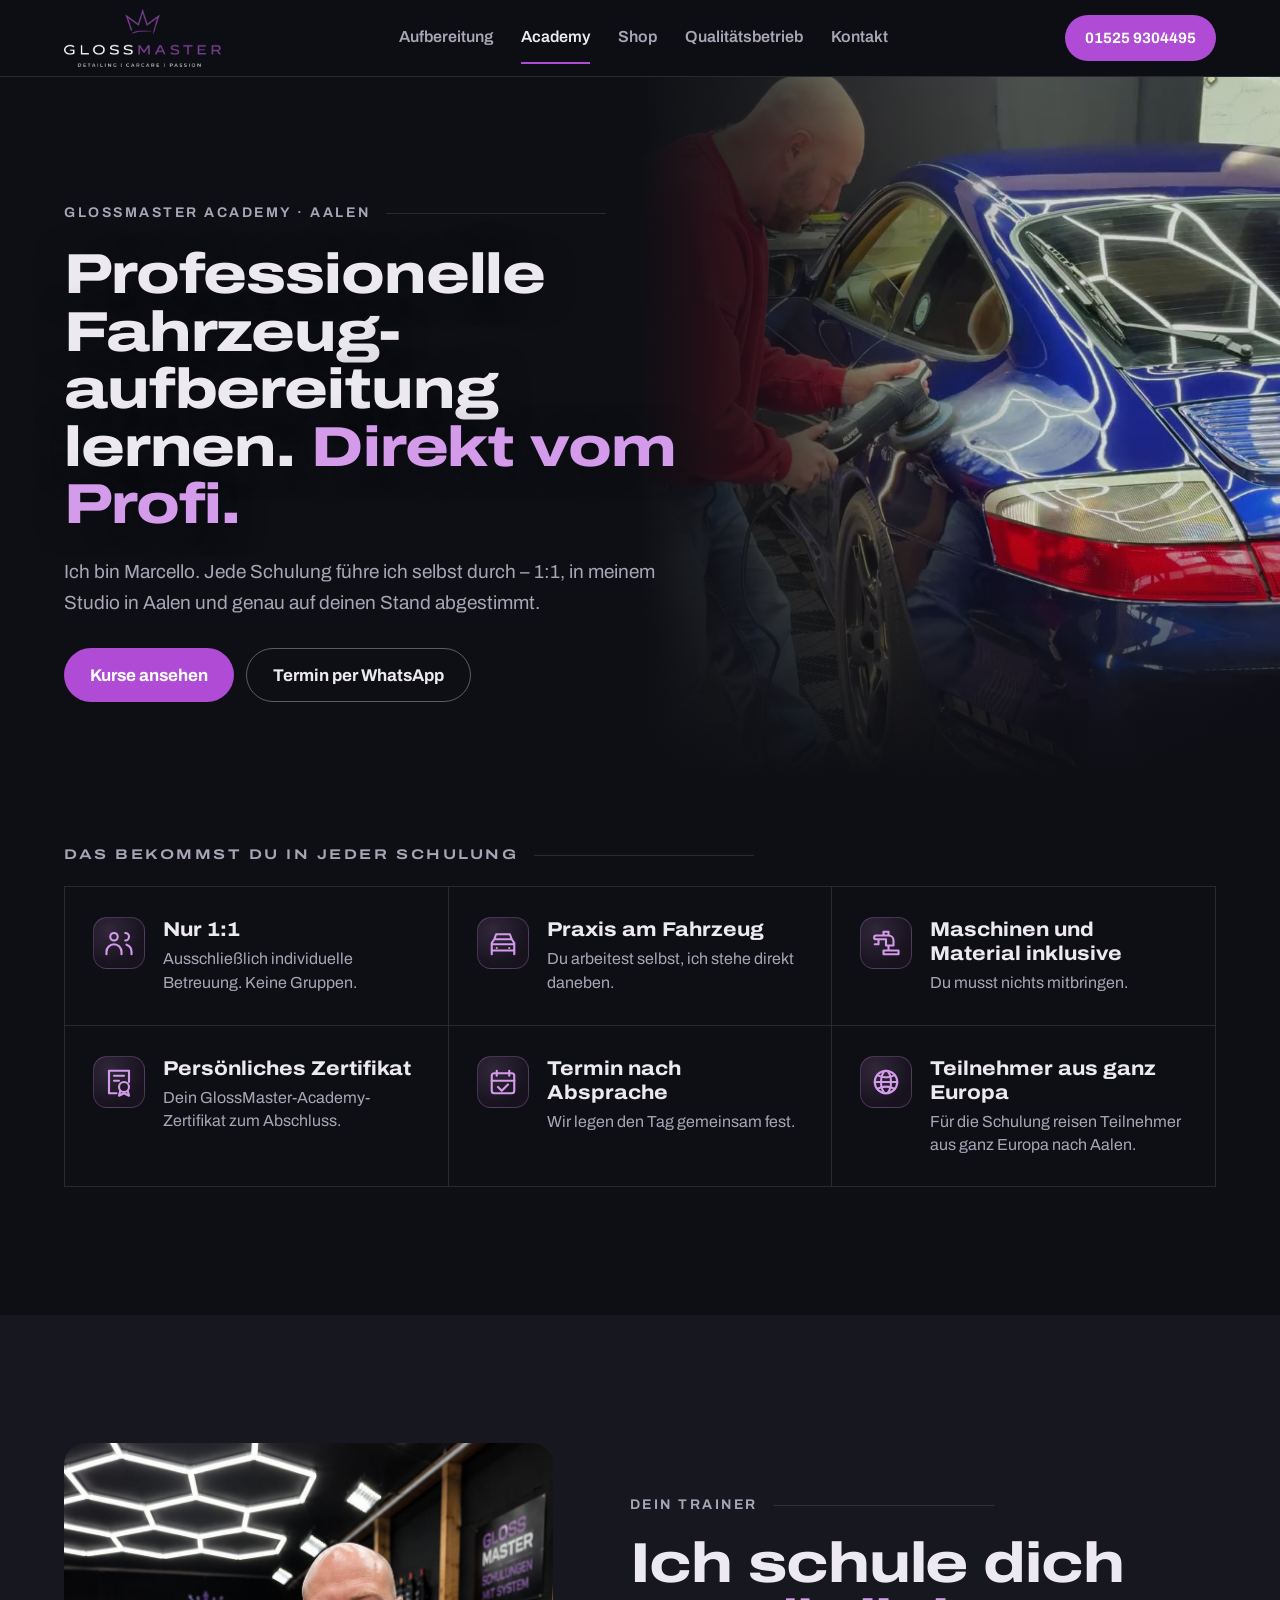
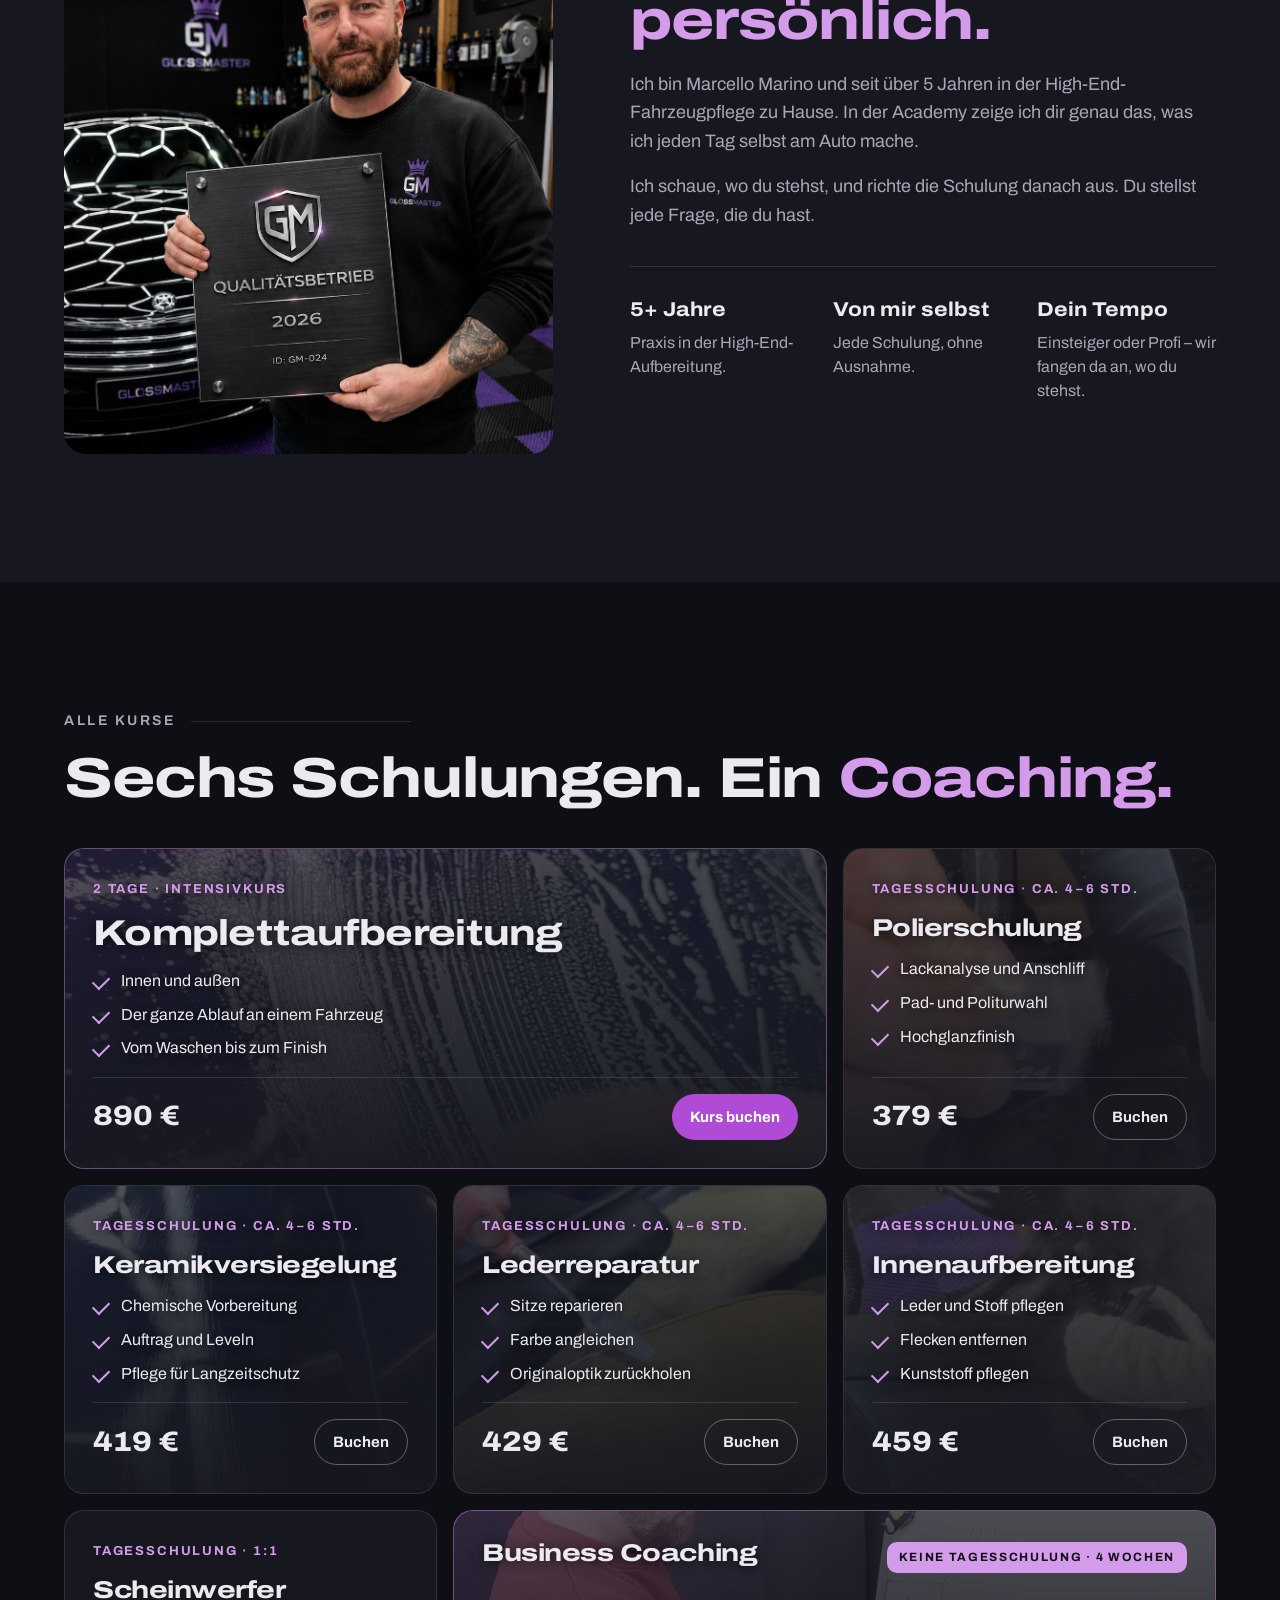
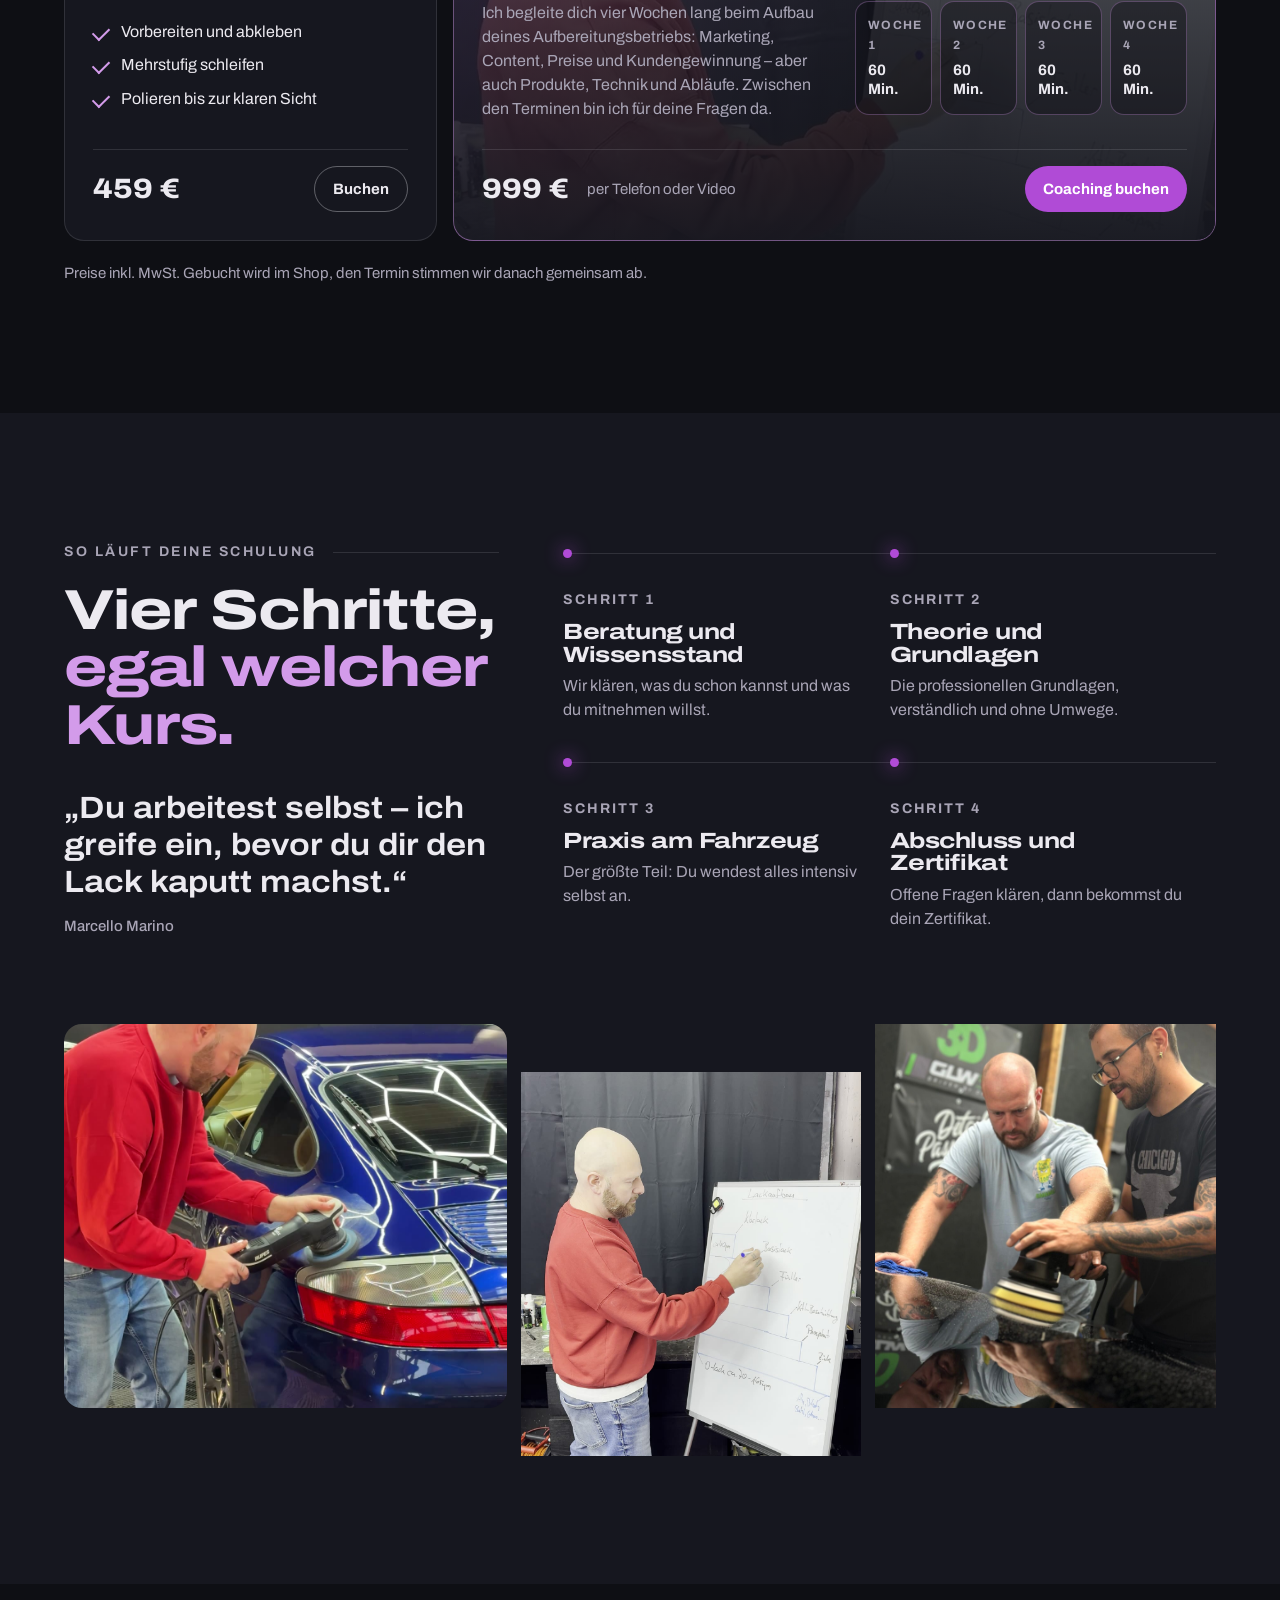
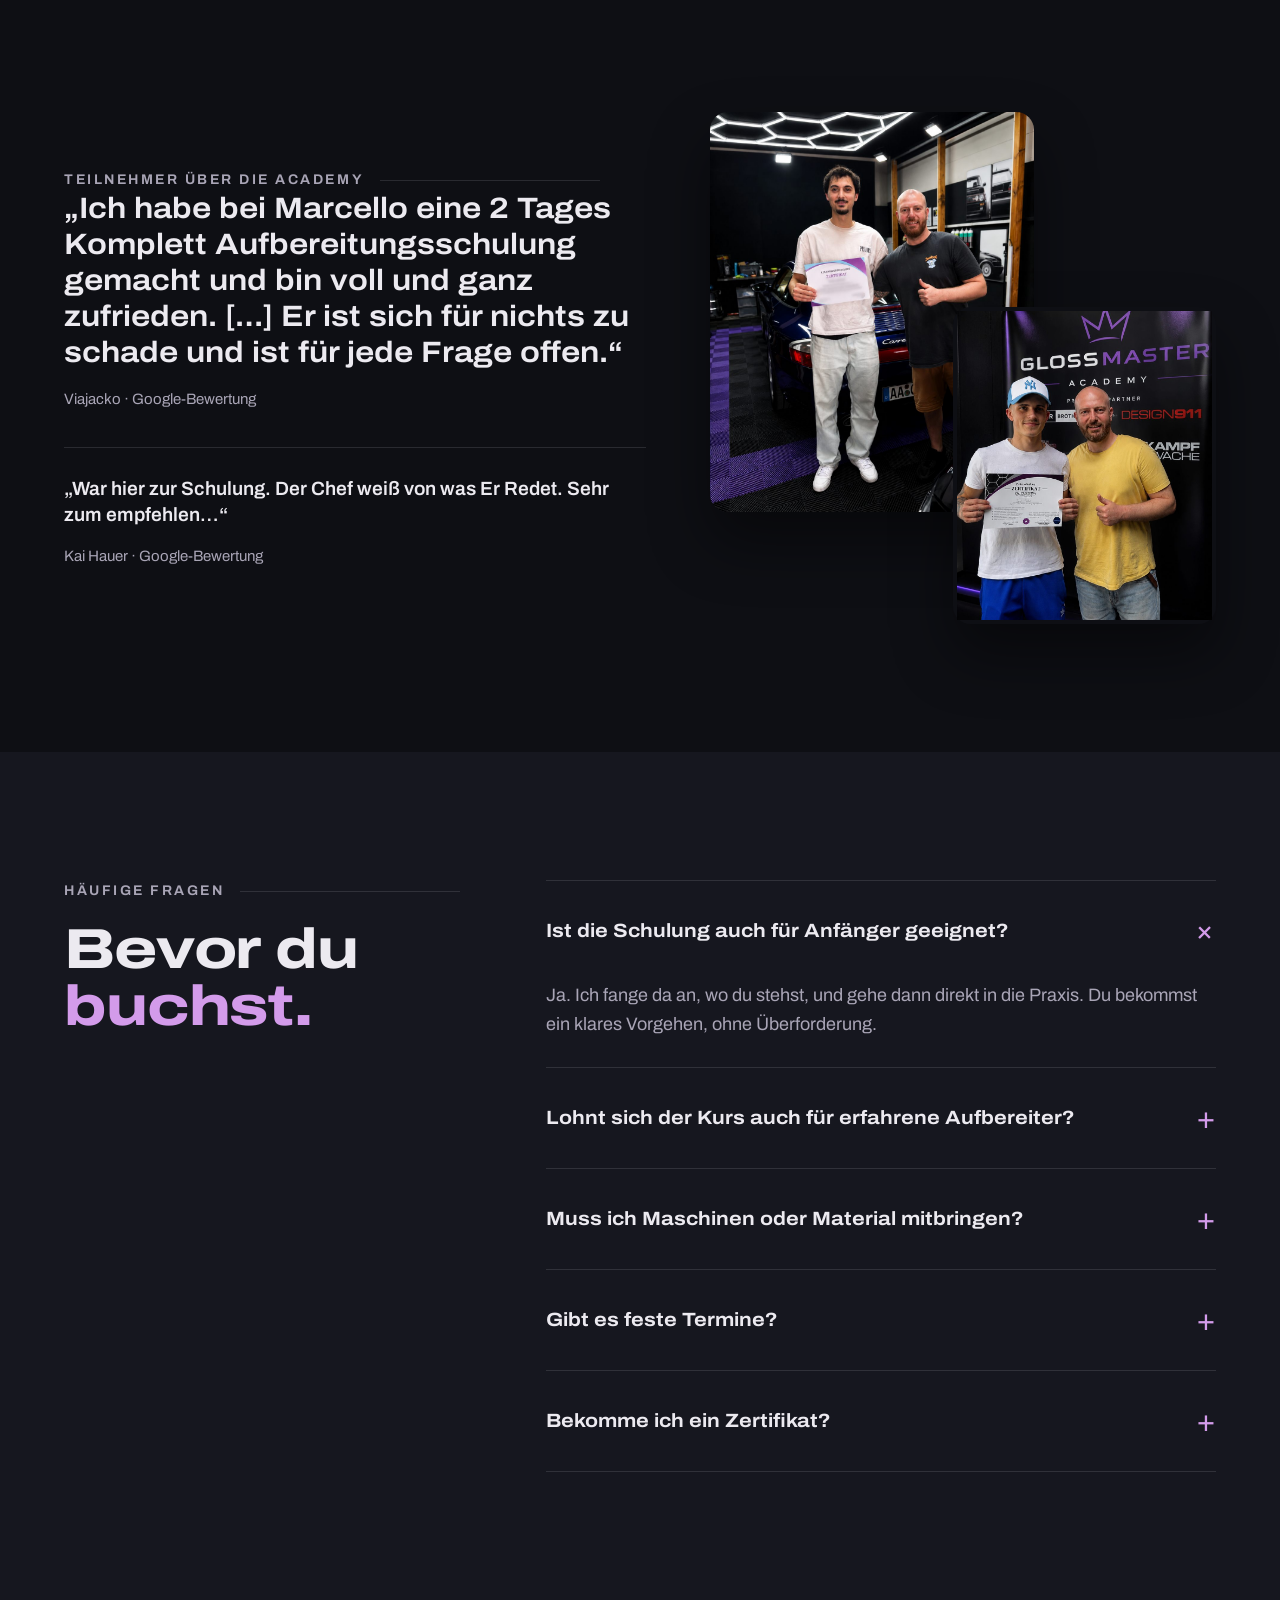
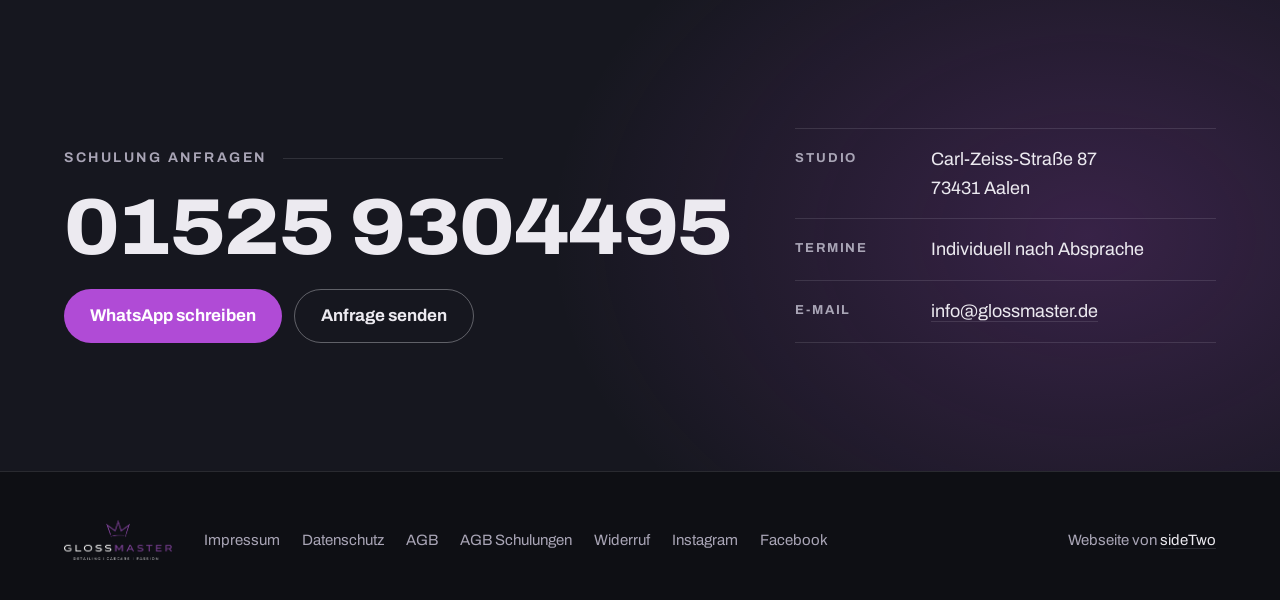
==== a-streiflicht/academy/index.html @ b344ec3c "Academy nach Marcellos Rückmeldung: neue Überschrift, Vorteile mit Icons, Ablauf, Produktlinks, Stim" ====
<!DOCTYPE html>
<html lang="de">
<head>
<meta charset="utf-8" />
<meta name="viewport" content="width=device-width, initial-scale=1" />
<meta name="robots" content="noindex, nofollow" />
<title>Fahrzeugaufbereitung lernen – 1:1-Schulungen in Aalen | GlossMaster Academy</title>
<meta name="description" content="Fahrzeugaufbereitung lernen bei Marcello Marino: 1:1-Schulungen im Studio Aalen für Polieren, Keramikversiegelung, Lederreparatur, Innenaufbereitung, Scheinwerfer – plus 4-Wochen-Business-Coaching. Mit Zertifikat." />
<!-- Entwurf A „Streiflicht“ – Academy.
     Fassung 2026-11-26 nach Marcellos Rückmeldung (7 Punkte): neue Überschrift, Vorteile mit Icons, allgemeiner Ablauf,
     Knöpfe direkt zur Produktseite, Teilnehmerstimmen (echte Google-Bewertungen von glossmaster.de), Business Coaching
     klar als 4-Wochen-Begleitung (Text aus der Produktseite), Ich-Form. Inhalte: glossmaster.de und Marcellos Nachricht. -->
<link rel="preload" href="../../assets/schrift/archivo-latin-wdth-wght.woff2" as="font" type="font/woff2" crossorigin />
<link rel="stylesheet" href="../stil.css" />
<style>
  /* längere Überschrift (Marcellos Wunsch) → etwas kleiner als auf den anderen Unterseiten */
  .seitenkopf h1 { font-size: clamp(38px, 4.4vw, 80px); max-width: 15ch; text-shadow: 0 2px 30px rgba(14,15,20,.6); }

  /* Vorteile mit Icons */
  .vorteile { display: grid; grid-template-columns: repeat(3, minmax(0, 1fr)); border-top: 1px solid var(--linie); border-left: 1px solid var(--linie); }
  .vorteil { display: grid; grid-template-columns: 52px minmax(0, 1fr); gap: 18px; align-items: start; padding: 30px 28px; border-right: 1px solid var(--linie); border-bottom: 1px solid var(--linie); }
  .vorteil .icon { width: 52px; height: 52px; border-radius: 14px; display: grid; place-items: center; color: var(--violett-hell);
    background: radial-gradient(circle at 30% 25%, rgba(211,155,234,.18), rgba(176,75,214,.06) 70%); border: 1px solid rgba(211,155,234,.25); }
  .vorteil .icon svg { width: 30px; height: 30px; }   /* Icons: Codex, _material/academy-icons/ */
  .vorteil b { display: block; font-size: 20px; font-weight: 740; font-stretch: 112%; line-height: 1.2; margin-bottom: 6px; }
  .vorteil p { font-size: 16px; color: var(--gedimmt); line-height: 1.45; }

  .trainer { display: grid; grid-template-columns: 1fr 1.2fr; gap: clamp(28px, 6vw, 110px); align-items: center; }
  .trainer .bild { border-radius: 22px; aspect-ratio: 4 / 5; }
  .trainer .bild img { width: 100%; height: 100%; object-fit: cover; object-position: 50% 25%; }
  .trainer .lead + .lead { margin-top: 16px; }
  .punkte { display: grid; grid-template-columns: repeat(3, minmax(0, 1fr)); gap: 24px; margin-top: 36px; border-top: 1px solid var(--linie); padding-top: 26px; }
  .punkte b { display: block; font-size: 20px; font-weight: 740; font-stretch: 112%; margin-bottom: 6px; }
  .punkte p { font-size: 16px; color: var(--gedimmt); line-height: 1.5; }

  .kurse { display: grid; grid-template-columns: repeat(3, minmax(0, 1fr)); gap: 16px; }
  .kurs { background: var(--flaeche); border: 1px solid var(--linie); border-radius: 20px; padding: 30px 28px 28px; display: flex; flex-direction: column; gap: 16px; }
  .kurs .dauer { font-size: 13px; font-weight: 700; letter-spacing: .14em; text-transform: uppercase; color: var(--violett-hell); }
  .kurs h3 { font-size: clamp(24px, 1.9vw, 30px); font-weight: 760; }
  .kurs .haken { font-size: 16px; gap: 8px; }
  .kurs .fuss-zeile { margin-top: auto; display: flex; justify-content: space-between; align-items: center; gap: 12px; padding-top: 16px; border-top: 1px solid var(--linie); }
  .kurs .preis { font-size: 28px; font-weight: 800; font-stretch: 112%; }
  .kurs .knopf { min-height: 46px; padding: 0 18px; font-size: 15px; }
  /* Kurs-Video im Hintergrund der Karte: Standbild gedimmt, beim Abspielen heller */
  .kurs { position: relative; isolation: isolate; overflow: hidden; }
  .kurs-video { position: absolute; inset: 0; width: 100%; height: 100%; object-fit: cover; z-index: -2; opacity: .35; transform: scale(1.05); transition: opacity .6s ease, transform 1.4s ease; }
  .kurs:has(.kurs-video)::after { content: ""; position: absolute; inset: 0; z-index: -1; pointer-events: none;
    background: linear-gradient(180deg, rgba(22,23,31,.3) 0%, rgba(22,23,31,.55) 40%, rgba(22,23,31,.93) 100%); }
  .kurs:has(.kurs-video) :is(h3, .dauer, .haken) { text-shadow: 0 1px 12px rgba(0,0,0,.7); }
  .kurs.laeuft .kurs-video { opacity: .95; transform: scale(1); }
  .kurs.gross { grid-column: span 2; background: linear-gradient(140deg, #2a1734, var(--flaeche) 60%); border-color: rgba(211,155,234,.4); }
  .kurs.gross h3 { font-size: clamp(30px, 2.8vw, 44px); }
  .kurse-fuss { margin-top: 20px; font-size: 15px; color: var(--gedimmt); }

  /* Business Coaching: eigene Karte, klar keine Tagesschulung */
  .coaching { grid-column: span 2; display: grid; grid-template-columns: minmax(0, 1fr) minmax(0, 1fr); gap: 28px 40px;
    background: linear-gradient(120deg, rgba(176,75,214,.22), rgba(22,23,31,.6) 55%), var(--flaeche); border-color: rgba(211,155,234,.45); }
  .coaching .kopfzeile { grid-column: 1 / -1; display: flex; flex-wrap: wrap; gap: 10px 16px; align-items: baseline; justify-content: space-between; }
  .coaching .art { display: inline-block; font-size: 12px; font-weight: 700; letter-spacing: .14em; text-transform: uppercase; color: var(--grund);
    background: var(--violett-hell); border-radius: 10px; padding: 6px 12px; }
  .coaching p.kurz { color: var(--gedimmt); font-size: 16px; line-height: 1.5; }
  .wochen { display: grid; grid-template-columns: repeat(4, minmax(0, 1fr)); gap: 8px; align-self: start; }
  .woche { border: 1px solid rgba(211,155,234,.3); border-radius: 14px; padding: 14px 12px; background: rgba(14,15,20,.45); }
  .woche small { display: block; font-size: 12px; font-weight: 700; letter-spacing: .12em; text-transform: uppercase; color: var(--gedimmt); }
  .woche b { display: block; font-size: 15px; font-weight: 700; margin-top: 6px; line-height: 1.3; }
  .coaching .fuss-zeile { grid-column: 1 / -1; }

  .ablauf-raster { display: grid; grid-template-columns: 1.2fr 1.8fr; gap: clamp(28px, 5vw, 80px); align-items: start; }
  .ablauf-raster .schritte { grid-template-columns: repeat(2, minmax(0, 1fr)); row-gap: 40px; }
  .zitat-gross { font-size: clamp(26px, 2.4vw, 40px); font-weight: 650; font-stretch: 112%; line-height: 1.2; }
  .zitat-gross cite { display: block; margin-top: 16px; font-size: 15px; font-weight: 500; font-style: normal; font-stretch: 100%; color: var(--gedimmt); }

  .bilderreihe { display: grid; grid-template-columns: 1.3fr 1fr 1fr; gap: 14px; margin-top: clamp(56px, 7vw, 100px); }
  .bilderreihe figure { border-radius: 18px; height: clamp(320px, 30vw, 480px); }
  .bilderreihe img { width: 100%; height: 100%; object-fit: cover; }
  .bilderreihe figure:nth-child(2) { margin-top: 48px; }

  /* Teilnehmerstimmen mit Zertifikat-Fotos */
  .stimmen-raster { display: grid; grid-template-columns: minmax(0, 1.15fr) minmax(0, 1fr); gap: clamp(28px, 5vw, 80px); align-items: center; }
  .stimme-gross { font-size: clamp(24px, 2.3vw, 38px); font-weight: 650; font-stretch: 112%; line-height: 1.22; }
  .stimme-klein { margin-top: 36px; padding-top: 28px; border-top: 1px solid var(--linie); font-size: clamp(19px, 1.5vw, 24px); font-weight: 600; line-height: 1.35; }
  .quelle { display: flex; align-items: center; gap: 10px; margin-top: 16px; font-size: 15px; color: var(--gedimmt); }
  .zertifikate { position: relative; height: clamp(420px, 40vw, 600px); }
  .zertifikate figure { position: absolute; border-radius: 18px; box-shadow: 0 30px 60px rgba(0,0,0,.45); }
  .zertifikate img { width: 100%; height: 100%; object-fit: cover; }
  .zertifikate figure:first-child { left: 0; top: 0; width: 64%; height: 78%; }
  .zertifikate figure:last-child { right: 0; bottom: 0; width: 52%; height: 62%; border: 4px solid var(--grund); }

  .faq-raster { display: grid; grid-template-columns: 1fr 1.6fr; gap: clamp(28px, 5vw, 80px); }

  @media (max-width: 1080px) {
    .kurse { grid-template-columns: repeat(2, minmax(0, 1fr)); }
    .vorteile { grid-template-columns: repeat(2, minmax(0, 1fr)); }
    .coaching { grid-template-columns: minmax(0, 1fr); }
  }
  @media (max-width: 860px) {
    .trainer, .ablauf-raster, .faq-raster, .stimmen-raster { grid-template-columns: minmax(0, 1fr); }
    .punkte { grid-template-columns: minmax(0, 1fr); }
    .bilderreihe { grid-template-columns: 1fr 1fr; }
    .bilderreihe figure:nth-child(2) { margin-top: 0; }
    .bilderreihe figure:first-child { grid-column: span 2; }
    .bilderreihe figure { height: 280px; }
  }
  @media (max-width: 560px) {
    .kurse, .vorteile { grid-template-columns: minmax(0, 1fr); }
    .kurs.gross, .coaching { grid-column: auto; }
    .vorteil { padding: 22px 18px; gap: 14px; grid-template-columns: 44px minmax(0, 1fr); }
    .vorteil .icon { width: 44px; height: 44px; }
    .wochen { grid-template-columns: repeat(2, minmax(0, 1fr)); }
    .kurs .fuss-zeile { flex-wrap: wrap; }
    .bilderreihe { grid-template-columns: minmax(0, 1fr); }
    .bilderreihe figure:first-child { grid-column: auto; }
    .zertifikate { height: 380px; }
  }
</style>
</head>
<body>

<header class="kopf">
  <div class="huelle">
    <a class="logo" href="../" aria-label="GlossMaster – zur Startseite"><img src="../../assets/bilder/logo.png" alt="GlossMaster – Detailing, Carcare, Passion" width="900" height="332" /></a>
    <nav class="haupt" aria-label="Hauptmenü">
      <a href="../preisliste/">Aufbereitung</a>
      <a href="../academy/" aria-current="page">Academy</a>
      <a href="https://glossmaster.de/shop/">Shop</a>
      <a href="../qualitaetsbetrieb/">Qualitätsbetrieb</a>
      <a href="../kontakt/">Kontakt</a>
    </nav>
    <a class="knopf voll" href="tel:+4915259304495">01525 9304495</a>
  </div>
  <nav class="menue-zeile" aria-label="Hauptmenü mobil">
    <a href="../preisliste/">Aufbereitung</a>
    <a href="../academy/" aria-current="page">Academy</a>
    <a href="https://glossmaster.de/shop/">Shop</a>
    <a href="../qualitaetsbetrieb/">Qualitätsbetrieb</a>
    <a href="../kontakt/">Kontakt</a>
  </nav>
</header>

<main>
  <section class="seitenkopf mit-bild">
    <figure class="bild"><video data-loop="kopf" data-src="../../assets/video/academy-4x5.mp4" poster="../../assets/video/academy-4x5.jpg" muted loop playsinline preload="none" aria-label="Marcello Marino poliert einen blauen Porsche 996 im Studio Aalen"></video></figure>
    <div class="huelle">
      <p class="eyebrow">GlossMaster Academy · Aalen</p>
      <h1>Professionelle Fahrzeug&shy;aufbereitung lernen. <em>Direkt vom Profi.</em></h1>
      <p class="lead">Ich bin Marcello. Jede Schulung führe ich selbst durch – 1:1, in meinem Studio in Aalen und genau auf deinen Stand abgestimmt.</p>
      <div class="knoepfe" style="margin-top:30px">
        <a class="knopf voll" href="#kurse">Kurse ansehen</a>
        <a class="knopf rand" href="https://wa.me/4915259304495?text=Hallo%20Marcello%2C%20ich%20interessiere%20mich%20f%C3%BCr%20eine%20Schulung.">Termin per WhatsApp</a>
      </div>
    </div>
  </section>

  <section class="abschnitt" aria-labelledby="t-vorteile" style="padding-top:clamp(32px,4vw,56px)">
    <div class="huelle">
      <h2 id="t-vorteile" class="eyebrow" style="font-size:14px;margin-bottom:24px">Das bekommst du in jeder Schulung</h2>
      <div class="vorteile">
        <div class="vorteil">
          <span class="icon" aria-hidden="true"><svg viewBox="0 0 24 24" fill="none" stroke="currentColor" stroke-width="1.7" stroke-linecap="round" stroke-linejoin="round"><circle cx="8" cy="7" r="3"/><path d="M2 21v-2a6 6 0 0 1 12 0v2m3-17a3 3 0 0 1 0 6m5 11v-2a6 6 0 0 0-4-5.65"/></svg></span>
          <div><b>Nur 1:1</b><p>Ausschließlich individuelle Betreuung. Keine Gruppen.</p></div>
        </div>
        <div class="vorteil">
          <span class="icon" aria-hidden="true"><svg viewBox="0 0 24 24" fill="none" stroke="currentColor" stroke-width="1.7" stroke-linecap="round" stroke-linejoin="round"><path d="m5 9 1.5-4h11L19 9m-16 9V12l2-3h14l2 3v6H3Zm0 0v3m18-3v3M3 13h18M7 16h.01M17 16h.01"/></svg></span>
          <div><b>Praxis am Fahrzeug</b><p>Du arbeitest selbst, ich stehe direkt daneben.</p></div>
        </div>
        <div class="vorteil">
          <span class="icon" aria-hidden="true"><svg viewBox="0 0 24 24" fill="none" stroke="currentColor" stroke-width="1.7" stroke-linecap="round" stroke-linejoin="round"><path d="M4 6h10a4 4 0 0 1 4 4v4h-6V9H4a1.5 1.5 0 0 1 0-3Zm10 0V3h-4v3m4 8v4m-4 0h12v3H10ZM6 9v4H3"/></svg></span>
          <div><b>Maschinen und Material inklusive</b><p>Du musst nichts mitbringen.</p></div>
        </div>
        <div class="vorteil">
          <span class="icon" aria-hidden="true"><svg viewBox="0 0 24 24" fill="none" stroke="currentColor" stroke-width="1.7" stroke-linecap="round" stroke-linejoin="round"><path d="M10 21H4V3h16v9M8 7h8M8 11h4"/><circle cx="16" cy="16" r="4"/><path d="m13 19-1 4 4-2 4 2-1-4"/></svg></span>
          <div><b>Persönliches Zertifikat</b><p>Dein GlossMaster-Academy-Zertifikat zum Abschluss.</p></div>
        </div>
        <div class="vorteil">
          <span class="icon" aria-hidden="true"><svg viewBox="0 0 24 24" fill="none" stroke="currentColor" stroke-width="1.7" stroke-linecap="round" stroke-linejoin="round"><rect x="3" y="5" width="18" height="16" rx="2"/><path d="M7 3v4m10-4v4M3 11h18m-13 5 3 3 5-5"/></svg></span>
          <div><b>Termin nach Absprache</b><p>Wir legen den Tag gemeinsam fest.</p></div>
        </div>
        <div class="vorteil">
          <span class="icon" aria-hidden="true"><svg viewBox="0 0 24 24" fill="none" stroke="currentColor" stroke-width="1.7" stroke-linecap="round" stroke-linejoin="round"><circle cx="12" cy="12" r="9"/><ellipse cx="12" cy="12" rx="4" ry="9"/><path d="M3 12h18M5 6.5a15 15 0 0 0 14 0m-14 11a15 15 0 0 1 14 0"/></svg></span>
          <div><b>Teilnehmer aus ganz Europa</b><p>Für die Schulung reisen Teilnehmer aus ganz Europa nach Aalen.</p></div>
        </div>
      </div>
    </div>
  </section>

  <section class="abschnitt hell" aria-labelledby="t-trainer">
    <div class="huelle trainer">
      <figure class="bild streif"><img src="../../assets/bilder/qualitaetsbetrieb.jpg" alt="Marcello Marino im GlossMaster-Shirt im Studio Aalen" loading="lazy" /></figure>
      <div>
        <p class="eyebrow">Dein Trainer</p>
        <h2 id="t-trainer">Ich schule dich <em>persönlich.</em></h2>
        <p class="lead">Ich bin Marcello Marino und seit über 5 Jahren in der High-End-Fahrzeugpflege zu Hause. In der Academy zeige ich dir genau das, was ich jeden Tag selbst am Auto mache.</p>
        <p class="lead">Ich schaue, wo du stehst, und richte die Schulung danach aus. Du stellst jede Frage, die du hast.</p>
        <div class="punkte">
          <div><b>5+ Jahre</b><p>Praxis in der High-End-Aufbereitung.</p></div>
          <div><b>Von mir selbst</b><p>Jede Schulung, ohne Ausnahme.</p></div>
          <div><b>Dein Tempo</b><p>Einsteiger oder Profi – wir fangen da an, wo du stehst.</p></div>
        </div>
      </div>
    </div>
  </section>

  <section class="abschnitt" id="kurse" aria-labelledby="t-kurse">
    <div class="huelle">
      <p class="eyebrow">Alle Kurse</p>
      <h2 id="t-kurse" style="margin-bottom:40px">Sechs Schulungen. Ein <em>Coaching.</em></h2>
      <div class="kurse">
        <article class="kurs gross">
          <video class="kurs-video" data-loop="karte" data-src="../../assets/video/komplett-4x3.mp4" poster="../../assets/video/komplett-4x3.jpg" muted loop playsinline preload="none" aria-hidden="true"></video>
          <span class="dauer">2 Tage · Intensivkurs</span>
          <h3>Komplettaufbereitung</h3>
          <ul class="haken"><li>Innen und außen</li><li>Der ganze Ablauf an einem Fahrzeug</li><li>Vom Waschen bis zum Finish</li></ul>
          <div class="fuss-zeile"><span class="preis">890 €</span><a class="knopf voll" href="https://glossmaster.de/product/autoaufbereitung-schulung/">Kurs buchen</a></div>
        </article>
        <article class="kurs">
          <video class="kurs-video" data-loop="karte" data-src="../../assets/video/polieren-4x3.mp4" poster="../../assets/video/polieren-4x3.jpg" muted loop playsinline preload="none" aria-hidden="true"></video>
          <span class="dauer">Tagesschulung · ca. 4–6 Std.</span>
          <h3>Polierschulung</h3>
          <ul class="haken"><li>Lackanalyse und Anschliff</li><li>Pad- und Politurwahl</li><li>Hochglanzfinish</li></ul>
          <div class="fuss-zeile"><span class="preis">379 €</span><a class="knopf rand" href="https://glossmaster.de/product/polierschulung/">Buchen</a></div>
        </article>
        <article class="kurs">
          <video class="kurs-video" data-loop="karte" data-src="../../assets/video/keramik-4x3.mp4" poster="../../assets/video/keramik-4x3.jpg" muted loop playsinline preload="none" aria-hidden="true"></video>
          <span class="dauer">Tagesschulung · ca. 4–6 Std.</span>
          <h3>Keramik&shy;versiegelung</h3>
          <ul class="haken"><li>Chemische Vorbereitung</li><li>Auftrag und Leveln</li><li>Pflege für Langzeitschutz</li></ul>
          <div class="fuss-zeile"><span class="preis">419 €</span><a class="knopf rand" href="https://glossmaster.de/product/keramikversiegelung-schulung/">Buchen</a></div>
        </article>
        <article class="kurs">
          <video class="kurs-video" data-loop="karte" data-src="../../assets/video/leder-4x3.mp4" poster="../../assets/video/leder-4x3.jpg" muted loop playsinline preload="none" aria-hidden="true"></video>
          <span class="dauer">Tagesschulung · ca. 4–6 Std.</span>
          <h3>Lederreparatur</h3>
          <ul class="haken"><li>Sitze reparieren</li><li>Farbe angleichen</li><li>Originaloptik zurückholen</li></ul>
          <div class="fuss-zeile"><span class="preis">429 €</span><a class="knopf rand" href="https://glossmaster.de/product/lederreparatur-auto-schulung/">Buchen</a></div>
        </article>
        <article class="kurs">
          <video class="kurs-video" data-loop="karte" data-src="../../assets/video/innen-4x3.mp4" poster="../../assets/video/innen-4x3.jpg" muted loop playsinline preload="none" aria-hidden="true"></video>
          <span class="dauer">Tagesschulung · ca. 4–6 Std.</span>
          <h3>Innen&shy;aufbereitung</h3>
          <ul class="haken"><li>Leder und Stoff pflegen</li><li>Flecken entfernen</li><li>Kunststoff pflegen</li></ul>
          <div class="fuss-zeile"><span class="preis">459 €</span><a class="knopf rand" href="https://glossmaster.de/product/innenaufbereitung-schulung/">Buchen</a></div>
        </article>
        <article class="kurs">
          <span class="dauer">Tagesschulung · 1:1</span>
          <h3>Scheinwerfer</h3>
          <ul class="haken"><li>Vorbereiten und abkleben</li><li>Mehrstufig schleifen</li><li>Polieren bis zur klaren Sicht</li></ul>
          <div class="fuss-zeile"><span class="preis">459 €</span><a class="knopf rand" href="https://glossmaster.de/product/scheinwerfer-aufbereitung-schulung/">Buchen</a></div>
        </article>
        <article class="kurs coaching">
          <video class="kurs-video" data-loop="karte" data-src="../../assets/video/business-4x3.mp4" poster="../../assets/video/business-4x3.jpg" muted loop playsinline preload="none" aria-hidden="true"></video>
          <div class="kopfzeile">
            <h3>Business Coaching</h3>
            <span class="art">Keine Tagesschulung · 4 Wochen</span>
          </div>
          <div>
            <p class="kurz">Ich begleite dich vier Wochen lang beim Aufbau deines Aufbereitungsbetriebs: Marketing, Content, Preise und Kundengewinnung – aber auch Produkte, Technik und Abläufe. Zwischen den Terminen bin ich für deine Fragen da.</p>
          </div>
          <div class="wochen" aria-label="Ablauf: vier Wochen mit je einem Coaching-Termin">
            <div class="woche"><small>Woche 1</small><b>60 Min.</b></div>
            <div class="woche"><small>Woche 2</small><b>60 Min.</b></div>
            <div class="woche"><small>Woche 3</small><b>60 Min.</b></div>
            <div class="woche"><small>Woche 4</small><b>60 Min.</b></div>
          </div>
          <div class="fuss-zeile"><span class="preis">999 €</span><span style="color:var(--gedimmt);font-size:15px;margin-right:auto;padding-left:6px">per Telefon oder Video</span><a class="knopf voll" href="https://glossmaster.de/product/autoaufbereitung-business-coaching/">Coaching buchen</a></div>
        </article>
      </div>
      <p class="kurse-fuss">Preise inkl. MwSt. Gebucht wird im Shop, den Termin stimmen wir danach gemeinsam ab.</p>
    </div>
  </section>

  <section class="abschnitt hell" aria-labelledby="t-ablauf">
    <div class="huelle">
      <div class="ablauf-raster">
        <div>
          <p class="eyebrow">So läuft deine Schulung</p>
          <h2 id="t-ablauf">Vier Schritte, <em>egal welcher Kurs.</em></h2>
          <blockquote class="zitat-gross" style="margin-top:36px">„Du arbeitest selbst – ich greife ein, bevor du dir den Lack kaputt machst.“<cite>Marcello Marino</cite></blockquote>
        </div>
        <div class="schritte" style="margin-top:12px">
          <div class="schritt"><span class="nr">SCHRITT 1</span><h3>Beratung und Wissensstand</h3><p>Wir klären, was du schon kannst und was du mitnehmen willst.</p></div>
          <div class="schritt"><span class="nr">SCHRITT 2</span><h3>Theorie und Grundlagen</h3><p>Die professionellen Grundlagen, verständlich und ohne Umwege.</p></div>
          <div class="schritt"><span class="nr">SCHRITT 3</span><h3>Praxis am Fahrzeug</h3><p>Der größte Teil: Du wendest alles intensiv selbst an.</p></div>
          <div class="schritt"><span class="nr">SCHRITT 4</span><h3>Abschluss und Zertifikat</h3><p>Offene Fragen klären, dann bekommst du dein Zertifikat.</p></div>
        </div>
      </div>
      <div class="bilderreihe">
        <figure class="streif"><img src="../../assets/bilder/marcello-poliert.jpg" alt="Marcello Marino poliert einen blauen Porsche 996" loading="lazy" /></figure>
        <figure><img src="../../assets/bilder/marcello-tafel.jpg" alt="Marcello Marino erklärt die Theorie am Whiteboard" loading="lazy" /></figure>
        <figure><img src="../../assets/bilder/schulung-polieren.jpg" alt="Teilnehmer poliert unter Anleitung von Marcello Marino" loading="lazy" /></figure>
      </div>
    </div>
  </section>

  <section class="abschnitt" aria-labelledby="t-stimmen">
    <div class="huelle stimmen-raster">
      <div>
        <p class="eyebrow">Teilnehmer über die Academy</p>
        <h2 id="t-stimmen" class="visually-hidden" style="position:absolute;width:1px;height:1px;overflow:hidden;clip:rect(0 0 0 0)">Bewertungen von Teilnehmern</h2>
        <figure>
          <blockquote class="stimme-gross">„Ich habe bei Marcello eine 2 Tages Komplett Aufbereitungsschulung gemacht und bin voll und ganz zufrieden. […] Er ist sich für nichts zu schade und ist für jede Frage offen.“</blockquote>
          <figcaption class="quelle">Viajacko · Google-Bewertung</figcaption>
        </figure>
        <figure>
          <blockquote class="stimme-klein">„War hier zur Schulung. Der Chef weiß von was Er Redet. Sehr zum empfehlen…“</blockquote>
          <figcaption class="quelle">Kai Hauer · Google-Bewertung</figcaption>
        </figure>
      </div>
      <div class="zertifikate">
        <figure class="streif"><img src="../../assets/bilder/zertifikat-studio.jpg" alt="Kursabschluss mit Zertifikat im Studio unter dem Wabenlicht" loading="lazy" /></figure>
        <figure><img src="../../assets/bilder/academy-zertifikat.jpg" alt="Teilnehmer mit GlossMaster-Academy-Zertifikat" loading="lazy" /></figure>
      </div>
    </div>
  </section>

  <section class="abschnitt hell" id="fragen" aria-labelledby="t-faq">
    <div class="huelle faq-raster">
      <div>
        <p class="eyebrow">Häufige Fragen</p>
        <h2 id="t-faq">Bevor du <em>buchst.</em></h2>
      </div>
      <div class="faq">
        <details open><summary>Ist die Schulung auch für Anfänger geeignet?</summary><p>Ja. Ich fange da an, wo du stehst, und gehe dann direkt in die Praxis. Du bekommst ein klares Vorgehen, ohne Überforderung.</p></details>
        <details><summary>Lohnt sich der Kurs auch für erfahrene Aufbereiter?</summary><p>Ja. Dann geht es um Effizienz, ein sauberes Finish und bessere Entscheidungen bei Produkten und Technik.</p></details>
        <details><summary>Muss ich Maschinen oder Material mitbringen?</summary><p>Nein. Maschinen und Materialien sind in der Schulung inklusive.</p></details>
        <details><summary>Gibt es feste Termine?</summary><p>Nein. Den Termin legen wir gemeinsam fest, damit du meine volle Aufmerksamkeit hast.</p></details>
        <details><summary>Bekomme ich ein Zertifikat?</summary><p>Ja. Zum Abschluss bekommst du dein persönliches GlossMaster-Academy-Zertifikat.</p></details>
      </div>
    </div>
  </section>

  <section class="abschnitt schluss" aria-labelledby="t-schluss">
    <div class="huelle">
      <div>
        <p class="eyebrow" id="t-schluss">Schulung anfragen</p>
        <a class="nummer glanz" href="tel:+4915259304495">01525 9304495</a>
        <div class="knoepfe">
          <a class="knopf voll" href="https://wa.me/4915259304495?text=Hallo%20Marcello%2C%20ich%20interessiere%20mich%20f%C3%BCr%20eine%20Schulung.">WhatsApp schreiben</a>
          <a class="knopf rand" href="../kontakt/">Anfrage senden</a>
        </div>
      </div>
      <dl>
        <div><dt>Studio</dt><dd>Carl-Zeiss-Straße 87<br />73431 Aalen</dd></div>
        <div><dt>Termine</dt><dd>Individuell nach Absprache</dd></div>
        <div><dt>E-Mail</dt><dd><a href="mailto:info@glossmaster.de">info@glossmaster.de</a></dd></div>
      </dl>
    </div>
  </section>
</main>

<footer class="fuss">
  <div class="huelle">
    <img src="../../assets/bilder/logo.png" alt="GlossMaster" width="900" height="332" loading="lazy" />
    <nav aria-label="Rechtliches und Social Media">
      <a href="https://glossmaster.de/impressum/">Impressum</a>
      <a href="https://glossmaster.de/datenschutzerklaerung/">Datenschutz</a>
      <a href="https://glossmaster.de/our-terms/">AGB</a>
      <a href="https://glossmaster.de/agbs-fuer-schulungen/">AGB Schulungen</a>
      <a href="https://glossmaster.de/widerruf/">Widerruf</a>
      <a href="https://www.instagram.com/glossmaster_official">Instagram</a>
      <a href="https://www.facebook.com/glossmaster_official">Facebook</a>
    </nav>
    <span class="von">Webseite von <a href="https://sidetwo.de">sideTwo</a></span>
  </div>
</footer>

<div class="leiste" aria-label="Schnellkontakt">
  <a class="knopf voll" href="tel:+4915259304495">Anrufen</a>
  <a class="knopf rand" href="https://wa.me/4915259304495">WhatsApp</a>
</div>
<script src="../video.js" defer></script>
</body>
</html>
---- a-streiflicht/stil.css ----
/* GlossMaster – Entwurf A „Streiflicht“ (sideTwo, 2026-11-23)
   Ein Stylesheet für alle Seiten. Leitidee: Prüflampe – Lackfehler sieht man nur im schrägen Licht.
   Signature: Streiflicht (wandernde Lichtkante) über Hero, Bildern, Überschriften und Trennlinien. */

@font-face {
  font-family: "Archivo";
  src: url("../assets/schrift/archivo-latin-wdth-wght.woff2") format("woff2");
  font-weight: 100 900;
  font-stretch: 62% 125%;
  font-display: swap;
}

:root {
  --grund:   #0e0f14;
  --flaeche: #16171f;
  --flaeche-2: #1d1e28;
  --text:    #eceaf0;
  --gedimmt: #a9a5b6;
  --violett: #b04bd6;
  --violett-hell: #d39bea;
  --linie:   rgba(236, 234, 240, .12);
  --rand:    clamp(20px, 5vw, 72px);
  --breite:  1520px;
  --kopf:    76px;
}

* { box-sizing: border-box; margin: 0; padding: 0; }
html { scroll-behavior: smooth; scroll-padding-top: calc(var(--kopf) + 16px); }
body {
  font-family: "Archivo", Arial, sans-serif;
  font-size: 18px; line-height: 1.6;
  color: var(--text); background: var(--grund);
  overflow-x: clip; -webkit-font-smoothing: antialiased;
}
img { display: block; max-width: 100%; }
a { color: inherit; }
:focus-visible { outline: 2px solid var(--violett-hell); outline-offset: 3px; }
.huelle { max-width: var(--breite); margin: 0 auto; padding: 0 var(--rand); }

/* ---------- Typo ---------- */
h1, h2, h3 { font-stretch: 125%; letter-spacing: -.02em; line-height: 1.02; overflow-wrap: break-word; hyphens: auto; }
h2 { font-size: clamp(34px, 4.4vw, 72px); font-weight: 760; margin: 18px 0 20px; }
h1 em, h2 em, h3 em { font-style: normal; color: var(--violett-hell); }
.lead { font-size: clamp(18px, 1.2vw, 21px); color: var(--gedimmt); max-width: 640px; }

.eyebrow {
  display: flex; align-items: center; gap: 16px;
  font-size: 14px; font-weight: 650; letter-spacing: .18em; text-transform: uppercase; color: var(--gedimmt);
}
.eyebrow::after { content: ""; flex: 1; max-width: 220px; height: 1px; background: var(--linie); }

/* Signature: Glanz, der durch Schrift wandert */
.glanz {
  background: linear-gradient(105deg, var(--text) 38%, #fff 46%, var(--violett-hell) 49%, var(--text) 56%) 0 0 / 260% 100%;
  -webkit-background-clip: text; background-clip: text; color: transparent;
  animation: glanz 7s cubic-bezier(.6,0,.3,1) infinite;
}
@keyframes glanz { 0% { background-position: 110% 0; } 60%, 100% { background-position: -10% 0; } }

/* Signature: Lichtkante als Trenner */
.lichtkante { position: relative; height: 1px; background: var(--linie); overflow: hidden; }
.lichtkante::before {
  content: ""; position: absolute; top: 0; bottom: 0; width: 30%;
  background: linear-gradient(90deg, transparent, var(--violett), #fff, var(--violett), transparent);
  animation: kante 7s ease-in-out infinite;
}
@keyframes kante { 0% { left: -30%; } 60%, 100% { left: 100%; } }

/* Signature: Streiflicht über Bildflächen */
.streif { position: relative; overflow: hidden; }
.streif::after {
  content: ""; position: absolute; inset: -20% -40%; pointer-events: none; z-index: 1;
  background: linear-gradient(105deg, transparent 45%, rgba(255,255,255,.04) 48%, rgba(255,255,255,.18) 50%, rgba(211,155,234,.08) 52%, transparent 55%);
  transform: translateX(-55%); mix-blend-mode: screen;
  animation: streif 9s cubic-bezier(.6,0,.3,1) 1.5s infinite;
}
@keyframes streif { 0% { transform: translateX(-55%); } 55%, 100% { transform: translateX(55%); } }

/* ---------- Knöpfe ---------- */
.knopf {
  display: inline-flex; align-items: center; justify-content: center; gap: 10px;
  min-height: 54px; padding: 0 26px; border-radius: 999px;
  font-weight: 700; font-size: 17px; text-decoration: none; white-space: nowrap;
  transition: transform .15s ease, background .15s ease, border-color .15s ease;
}
.knopf:hover { transform: translateY(-1px); }
.knopf.voll { background: var(--violett); color: #fff; }
.knopf.voll:hover { background: #c05ee4; }
.knopf.rand { border: 1.5px solid rgba(236,234,240,.35); color: var(--text); }
.knopf.rand:hover { border-color: var(--text); }
.knopf svg { width: 20px; height: 20px; }
.knoepfe { display: flex; flex-wrap: wrap; gap: 12px; align-items: center; }
.pfeil { font-weight: 700; text-decoration: none; color: var(--violett-hell); border-bottom: 1.5px solid currentColor; padding-bottom: 2px; }
.pfeil::after { content: " →"; }

/* ---------- Kopf ---------- */
.kopf { position: sticky; top: 0; z-index: 20; background: rgba(14,15,20,.88); backdrop-filter: blur(10px); border-bottom: 1px solid var(--linie); }
.kopf .huelle { display: flex; align-items: center; justify-content: space-between; gap: 24px; min-height: var(--kopf); }
.kopf .logo img { height: 58px; width: auto; }
.kopf .haupt { display: flex; gap: 28px; }
.kopf .haupt a { text-decoration: none; font-weight: 600; font-size: 16px; color: var(--gedimmt); padding: 12px 0; border-bottom: 2px solid transparent; }
.kopf .haupt a:hover { color: var(--text); }
.kopf .haupt a[aria-current="page"] { color: var(--text); border-bottom-color: var(--violett); }
.kopf .knopf { min-height: 46px; padding: 0 20px; font-size: 15px; }
.kopf .menue-zeile { display: none; }

/* ---------- Abschnitte ---------- */
.abschnitt { padding: clamp(80px, 10vw, 150px) 0; }
.abschnitt.eng { padding: clamp(56px, 7vw, 100px) 0; }
.hell { background: var(--flaeche); }

/* ---------- Seitenkopf der Unterseiten ---------- */
.seitenkopf { position: relative; overflow: hidden; padding: clamp(64px, 9vw, 140px) 0 clamp(48px, 6vw, 88px); }
.seitenkopf h1 { font-size: clamp(42px, 6vw, 112px); font-weight: 800; margin: 22px 0 24px; max-width: 14ch; }
.seitenkopf .lead { font-size: clamp(19px, 1.3vw, 23px); }
.seitenkopf.mit-bild { min-height: min(78vh, 820px); display: flex; align-items: flex-end; }
.seitenkopf .bild { position: absolute; top: 0; right: 0; bottom: 0; width: 50vw; }
.seitenkopf .bild img, .seitenkopf .bild video { width: 100%; height: 100%; object-fit: cover; display: block; }
.seitenkopf .bild::after {
  content: ""; position: absolute; inset: 0;
  background: linear-gradient(90deg, var(--grund) 0%, rgba(14,15,20,.75) 22%, rgba(14,15,20,.1) 60%), linear-gradient(0deg, var(--grund), rgba(14,15,20,0) 35%);
}
.seitenkopf .huelle { position: relative; z-index: 2; width: 100%; }

/* ---------- Listen mit Häkchen ---------- */
.haken { list-style: none; display: grid; gap: 10px; }
.haken li { position: relative; padding-left: 28px; }
.haken li::before { content: ""; position: absolute; left: 0; top: .5em; width: 14px; height: 8px; border-left: 2px solid var(--violett-hell); border-bottom: 2px solid var(--violett-hell); transform: rotate(-45deg); }
.kreuz { list-style: none; display: grid; gap: 10px; }
.kreuz li { position: relative; padding-left: 28px; color: var(--gedimmt); }
.kreuz li::before, .kreuz li::after { content: ""; position: absolute; left: 2px; top: .75em; width: 14px; height: 2px; background: var(--gedimmt); transform: rotate(45deg); }
.kreuz li::after { transform: rotate(-45deg); }

/* ---------- Schritte ---------- */
.schritte { display: grid; grid-template-columns: repeat(4, minmax(0, 1fr)); }
.schritt { padding: 30px 28px 0 0; border-top: 1px solid var(--linie); position: relative; }
.schritt::before { content: ""; position: absolute; top: -5px; left: 0; width: 9px; height: 9px; border-radius: 50%; background: var(--violett); box-shadow: 0 0 18px var(--violett); }
.schritt .nr { font-size: 14px; font-weight: 700; letter-spacing: .14em; color: var(--gedimmt); }
.schritt h3 { font-size: 22px; font-weight: 720; margin: 8px 0; }
.schritt p { font-size: 16px; color: var(--gedimmt); line-height: 1.5; }

/* ---------- FAQ ---------- */
.faq { border-top: 1px solid var(--linie); }
.faq details { border-bottom: 1px solid var(--linie); }
.faq summary {
  list-style: none; cursor: pointer; display: flex; justify-content: space-between; align-items: center; gap: 24px;
  padding: 26px 0; font-size: clamp(19px, 1.5vw, 24px); font-weight: 680; font-stretch: 112%;
}
.faq summary::-webkit-details-marker { display: none; }
.faq summary::after { content: "+"; font-size: 30px; font-weight: 400; color: var(--violett-hell); transition: transform .2s ease; }
.faq details[open] summary::after { transform: rotate(45deg); }
.faq details p { padding: 0 0 28px; color: var(--gedimmt); max-width: 760px; }

/* ---------- Schlussband (Kontakt-CTA auf jeder Seite) ---------- */
.schluss { position: relative; overflow: hidden; background: radial-gradient(ellipse 60% 120% at 85% 50%, rgba(176,75,214,.22), transparent 70%), var(--flaeche); }
.schluss .huelle { display: grid; grid-template-columns: 1.3fr 1fr; gap: clamp(28px, 5vw, 80px); align-items: end; }
.schluss .nummer { display: block; font-size: clamp(40px, 6.2vw, 116px); font-weight: 800; font-stretch: 112%; letter-spacing: -.02em; line-height: 1; text-decoration: none; margin: 18px 0 22px; white-space: nowrap; }
.schluss .nummer:hover { color: var(--violett-hell); }
.schluss dl { border-top: 1px solid var(--linie); }
.schluss dl div { display: grid; grid-template-columns: 120px 1fr; gap: 16px; padding: 16px 0; border-bottom: 1px solid var(--linie); }
.schluss dt { font-size: 13px; font-weight: 700; letter-spacing: .14em; text-transform: uppercase; color: var(--gedimmt); padding-top: 3px; }
.schluss dd a { text-decoration: none; border-bottom: 1px solid var(--linie); }

/* ---------- Fuß ---------- */
.fuss { padding: 48px 0 40px; border-top: 1px solid var(--linie); font-size: 15px; color: var(--gedimmt); }
.fuss .huelle { display: grid; grid-template-columns: auto 1fr auto; gap: 32px; align-items: center; }
.fuss img { height: 40px; width: auto; }
.fuss nav { display: flex; flex-wrap: wrap; gap: 8px 22px; }
.fuss a { text-decoration: none; }
.fuss a:hover { color: var(--text); }
.fuss .von a { color: var(--text); border-bottom: 1px solid var(--linie); }

/* ---------- Handy-Leiste ---------- */
.leiste { display: none; }

/* ======================================================
   Breakpoints (gelten für alle Seiten)
   ====================================================== */
@media (max-width: 1080px) {
  .schritte { grid-template-columns: repeat(2, minmax(0, 1fr)); row-gap: 36px; }
}
@media (max-width: 960px) {
  .kopf .haupt, .kopf .knopf { display: none; }
  .kopf .menue-zeile {
    display: flex; gap: 6px; overflow-x: auto; scrollbar-width: none;
    padding: 0 var(--rand) 10px; margin-top: -6px;
  }
  .menue-zeile::-webkit-scrollbar { display: none; }
  .menue-zeile a {
    flex: none; display: inline-flex; align-items: center; min-height: 44px; padding: 0 16px;
    border: 1px solid var(--linie); border-radius: 999px; text-decoration: none; font-size: 15px; font-weight: 600; color: var(--gedimmt);
  }
  .menue-zeile a[aria-current="page"] { color: var(--text); border-color: var(--violett); }
}
@media (max-width: 860px) {
  body { font-size: 17px; padding-bottom: 76px; }
  .kopf .logo img { height: 48px; }
  .schluss .huelle { grid-template-columns: 1fr; }
  .seitenkopf.mit-bild { min-height: 0; display: block; padding-top: 0; }
  .seitenkopf .bild { position: relative; width: 100%; height: 46vh; min-height: 280px; max-height: 460px; }
  .seitenkopf .bild::after { background: linear-gradient(0deg, var(--grund) 0%, rgba(14,15,20,.15) 55%); }
  .seitenkopf.mit-bild .huelle { margin-top: -90px; }
  .fuss .huelle { grid-template-columns: 1fr; }
  .leiste {
    display: grid; grid-template-columns: 1fr 1fr; gap: 8px;
    position: fixed; left: 0; right: 0; bottom: 0; z-index: 30;
    padding: 10px 12px calc(10px + env(safe-area-inset-bottom));
    background: rgba(14,15,20,.94); backdrop-filter: blur(10px); border-top: 1px solid var(--linie);
  }
  .leiste .knopf { min-height: 52px; padding: 0 12px; }
}
@media (max-width: 560px) {
  .schritte { grid-template-columns: minmax(0, 1fr); }
  .schluss dl div { grid-template-columns: 1fr; gap: 4px; }
  .knoepfe .knopf { width: 100%; }
  .schluss .nummer { font-size: 40px; white-space: normal; }
}
@media (prefers-reduced-motion: reduce) {
  .glanz, .lichtkante::before, .streif::after { animation: none; }
  .lichtkante::before, .streif::after { display: none; }
  html { scroll-behavior: auto; }
}
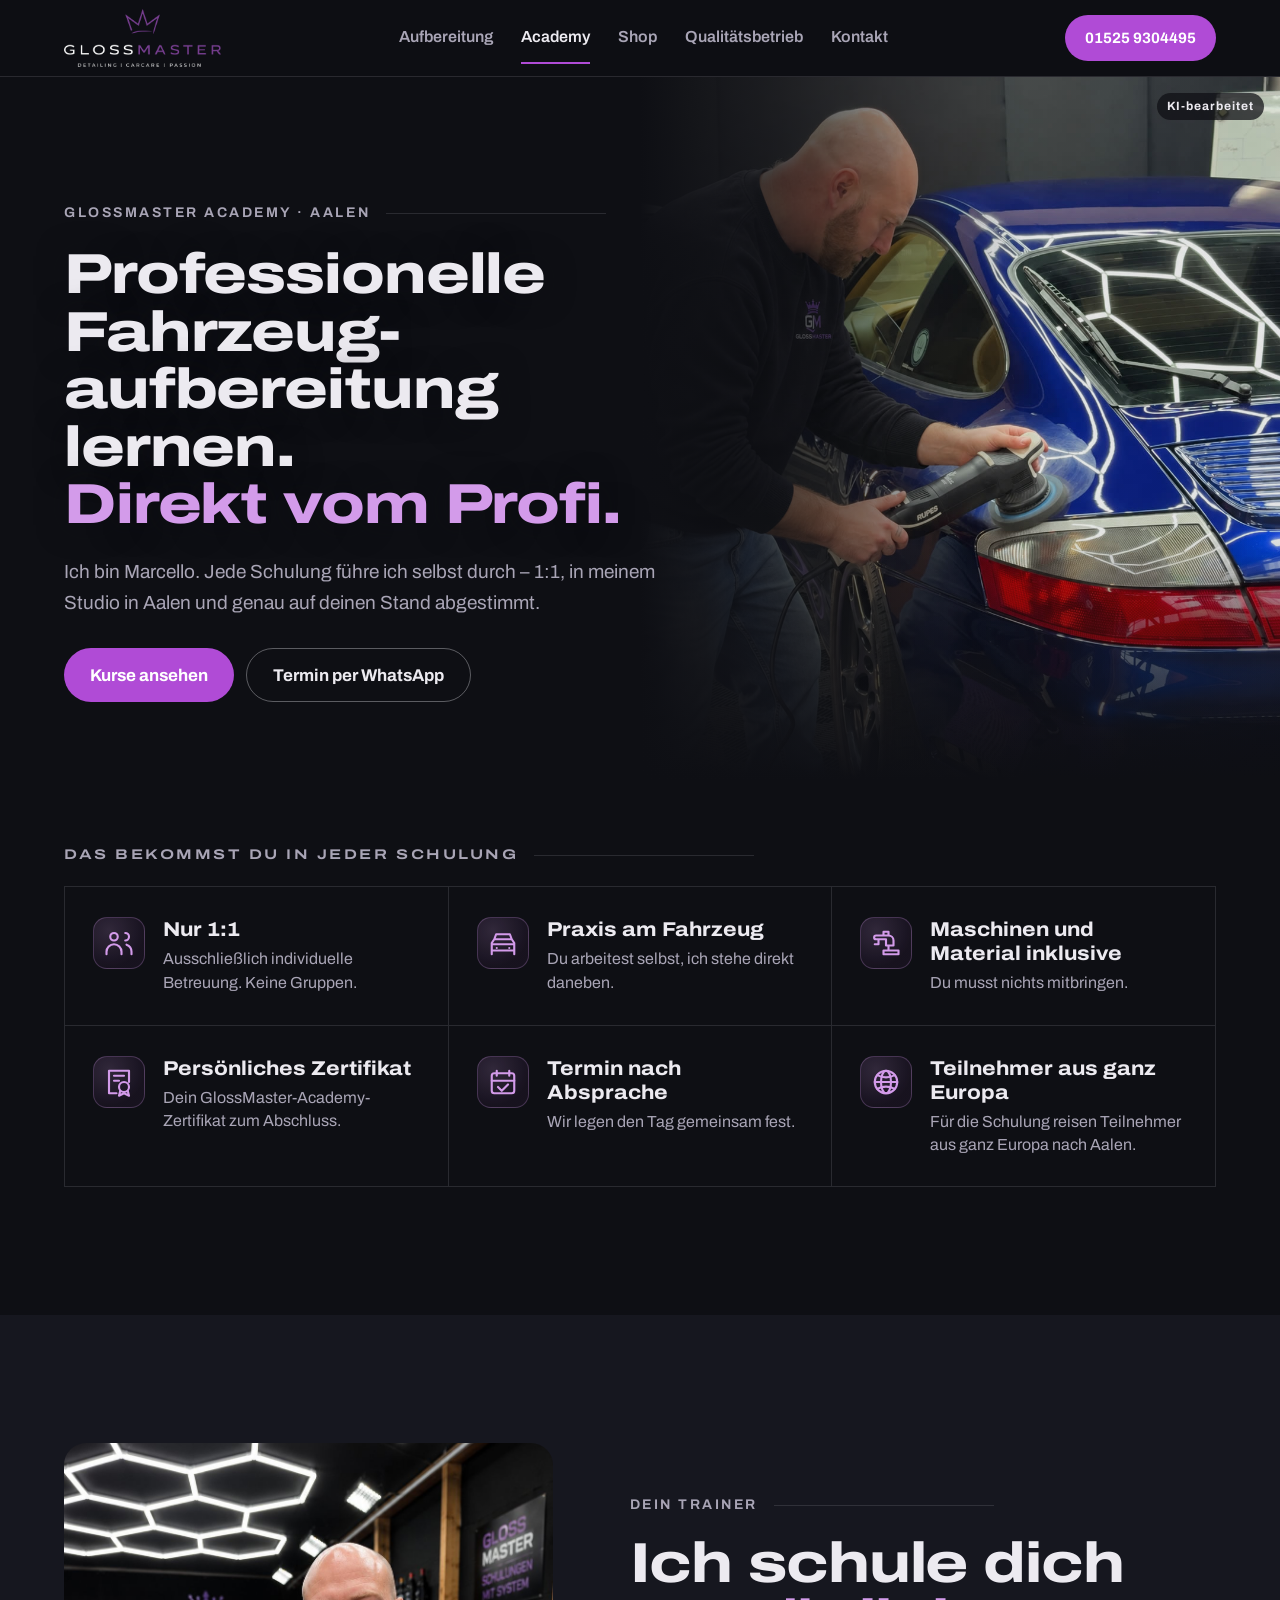
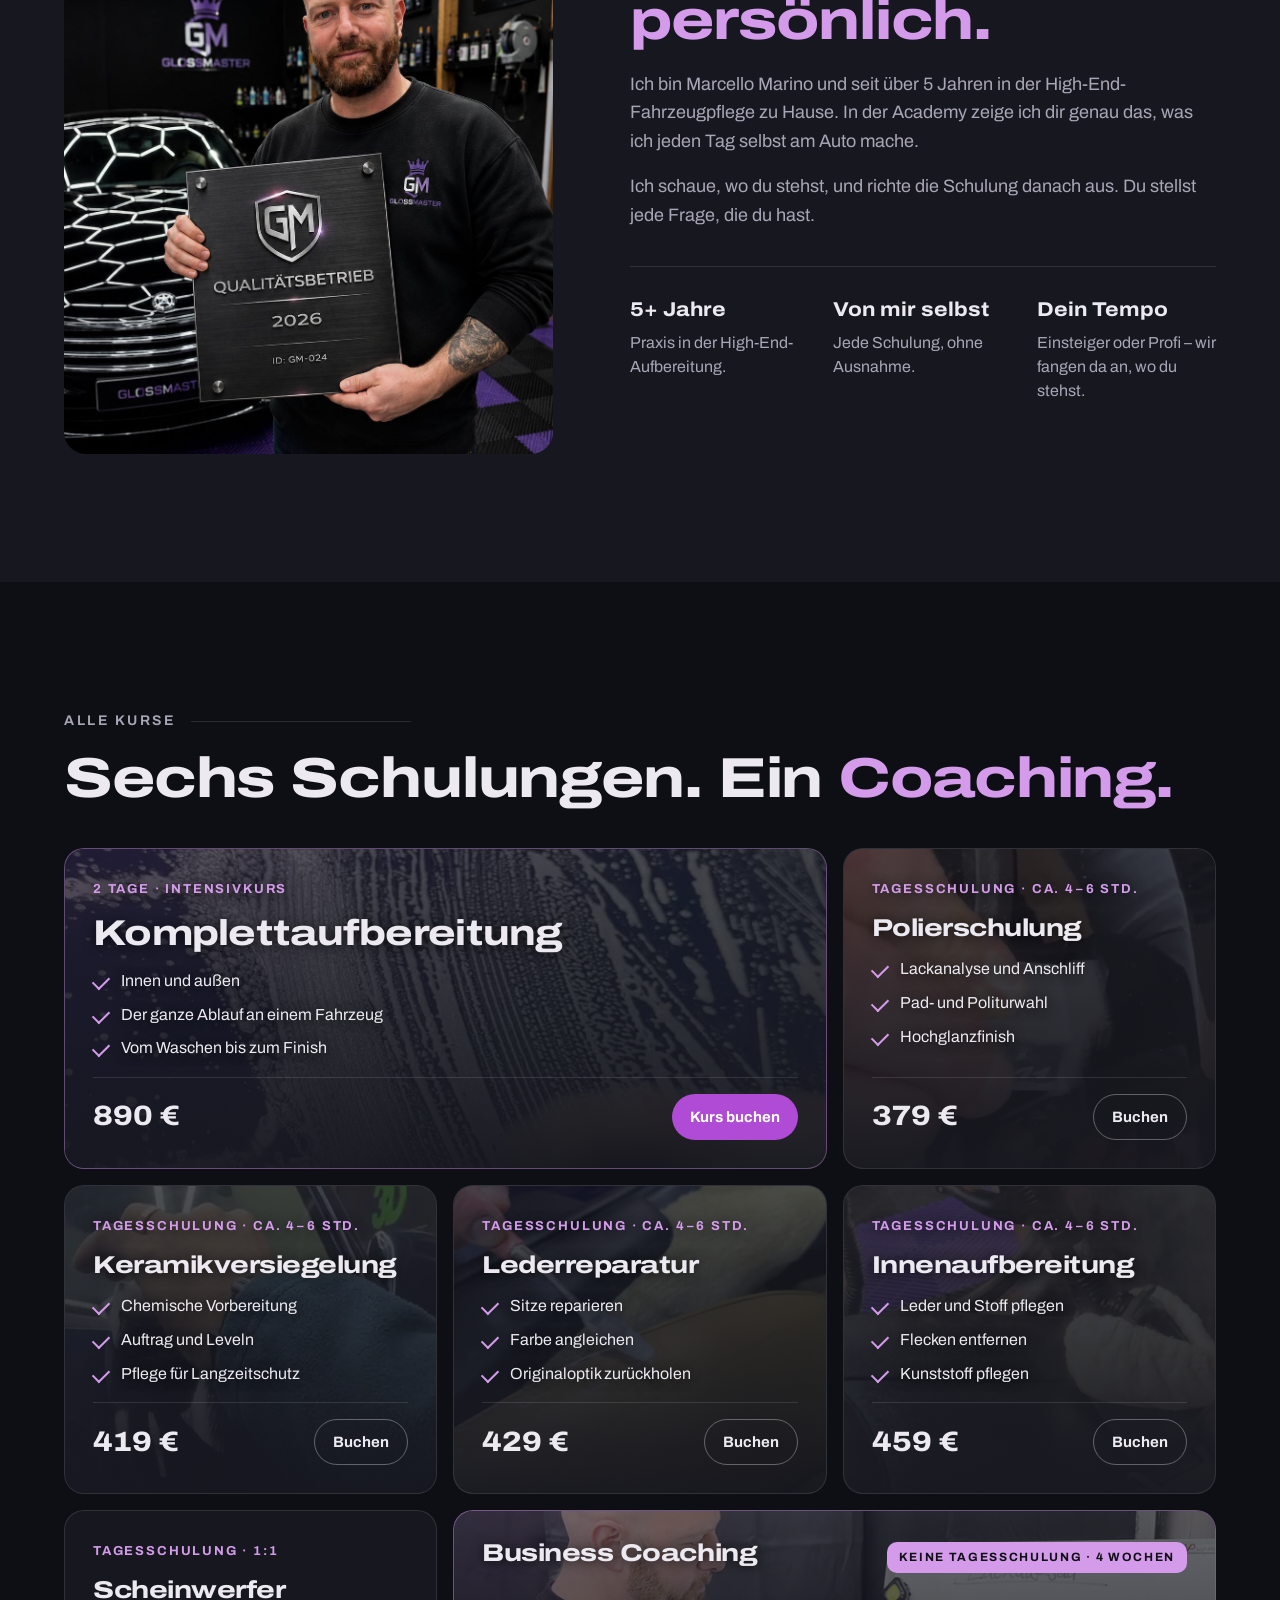
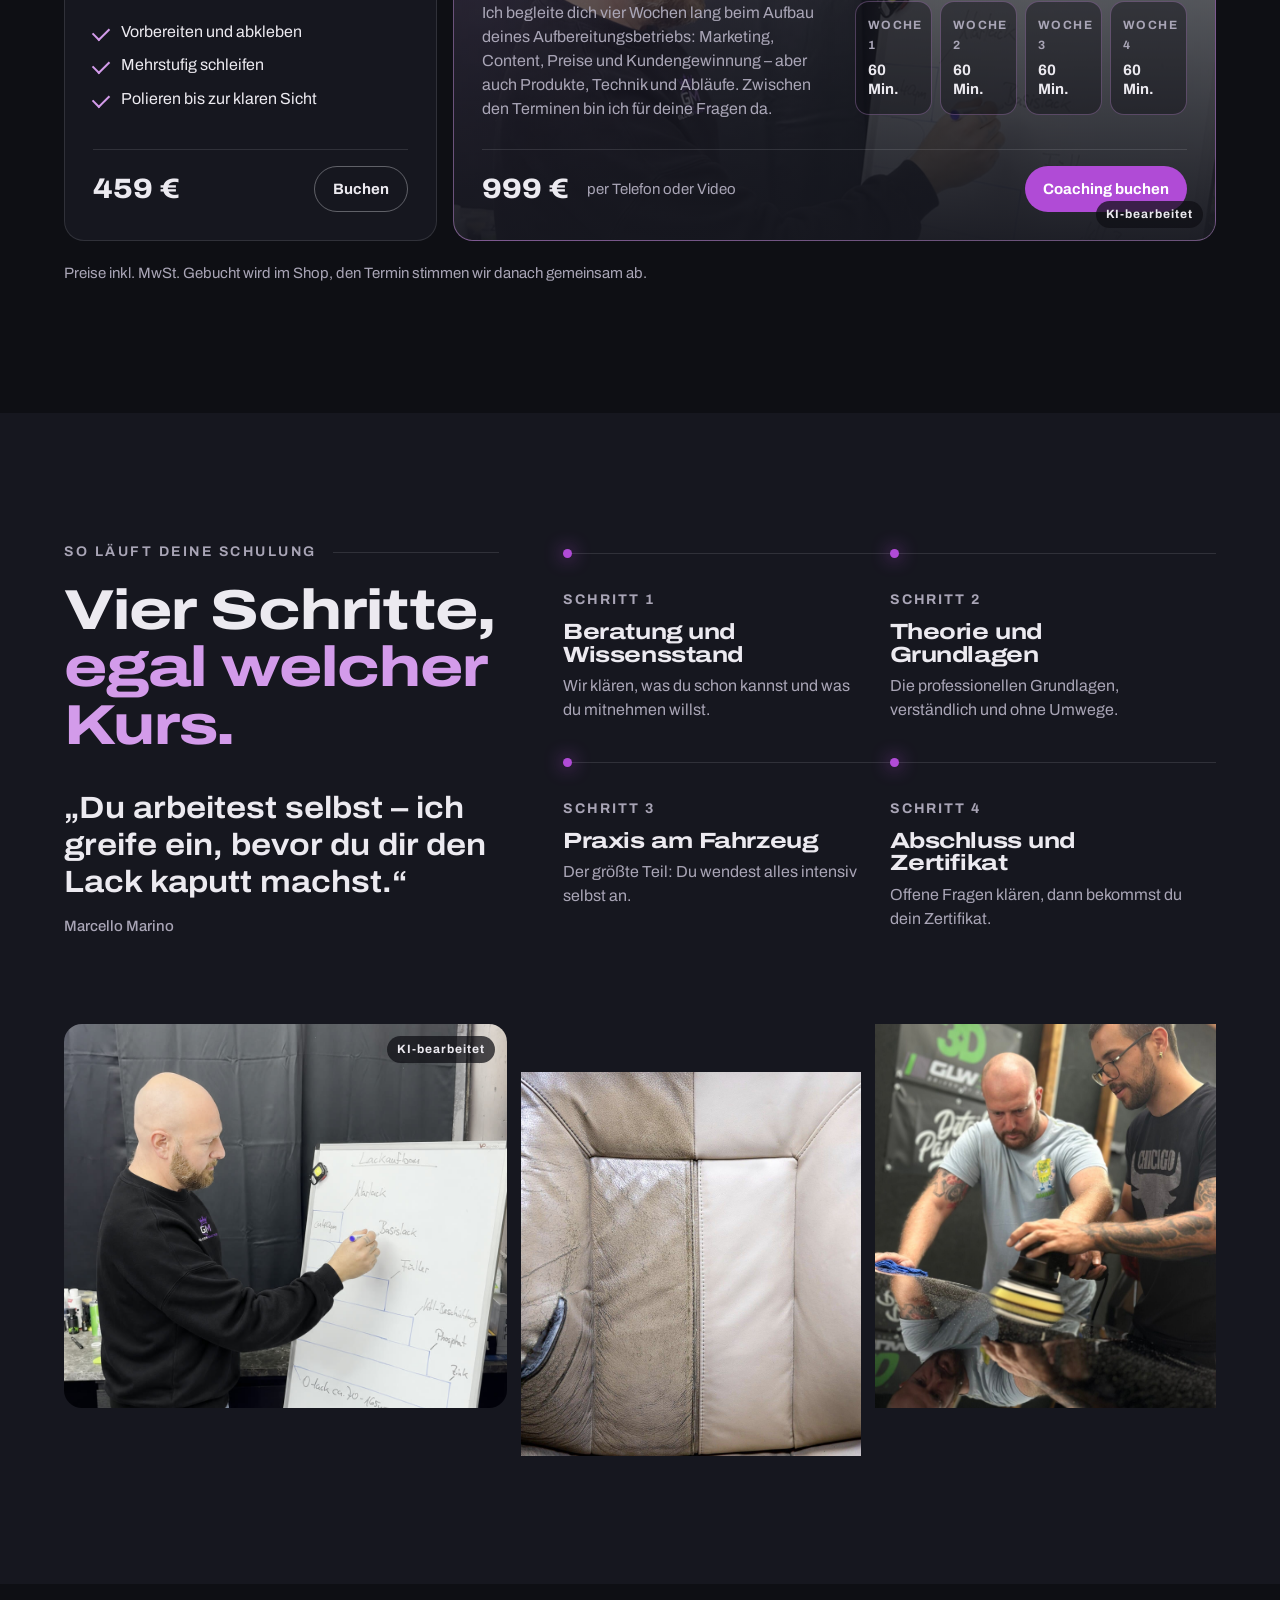
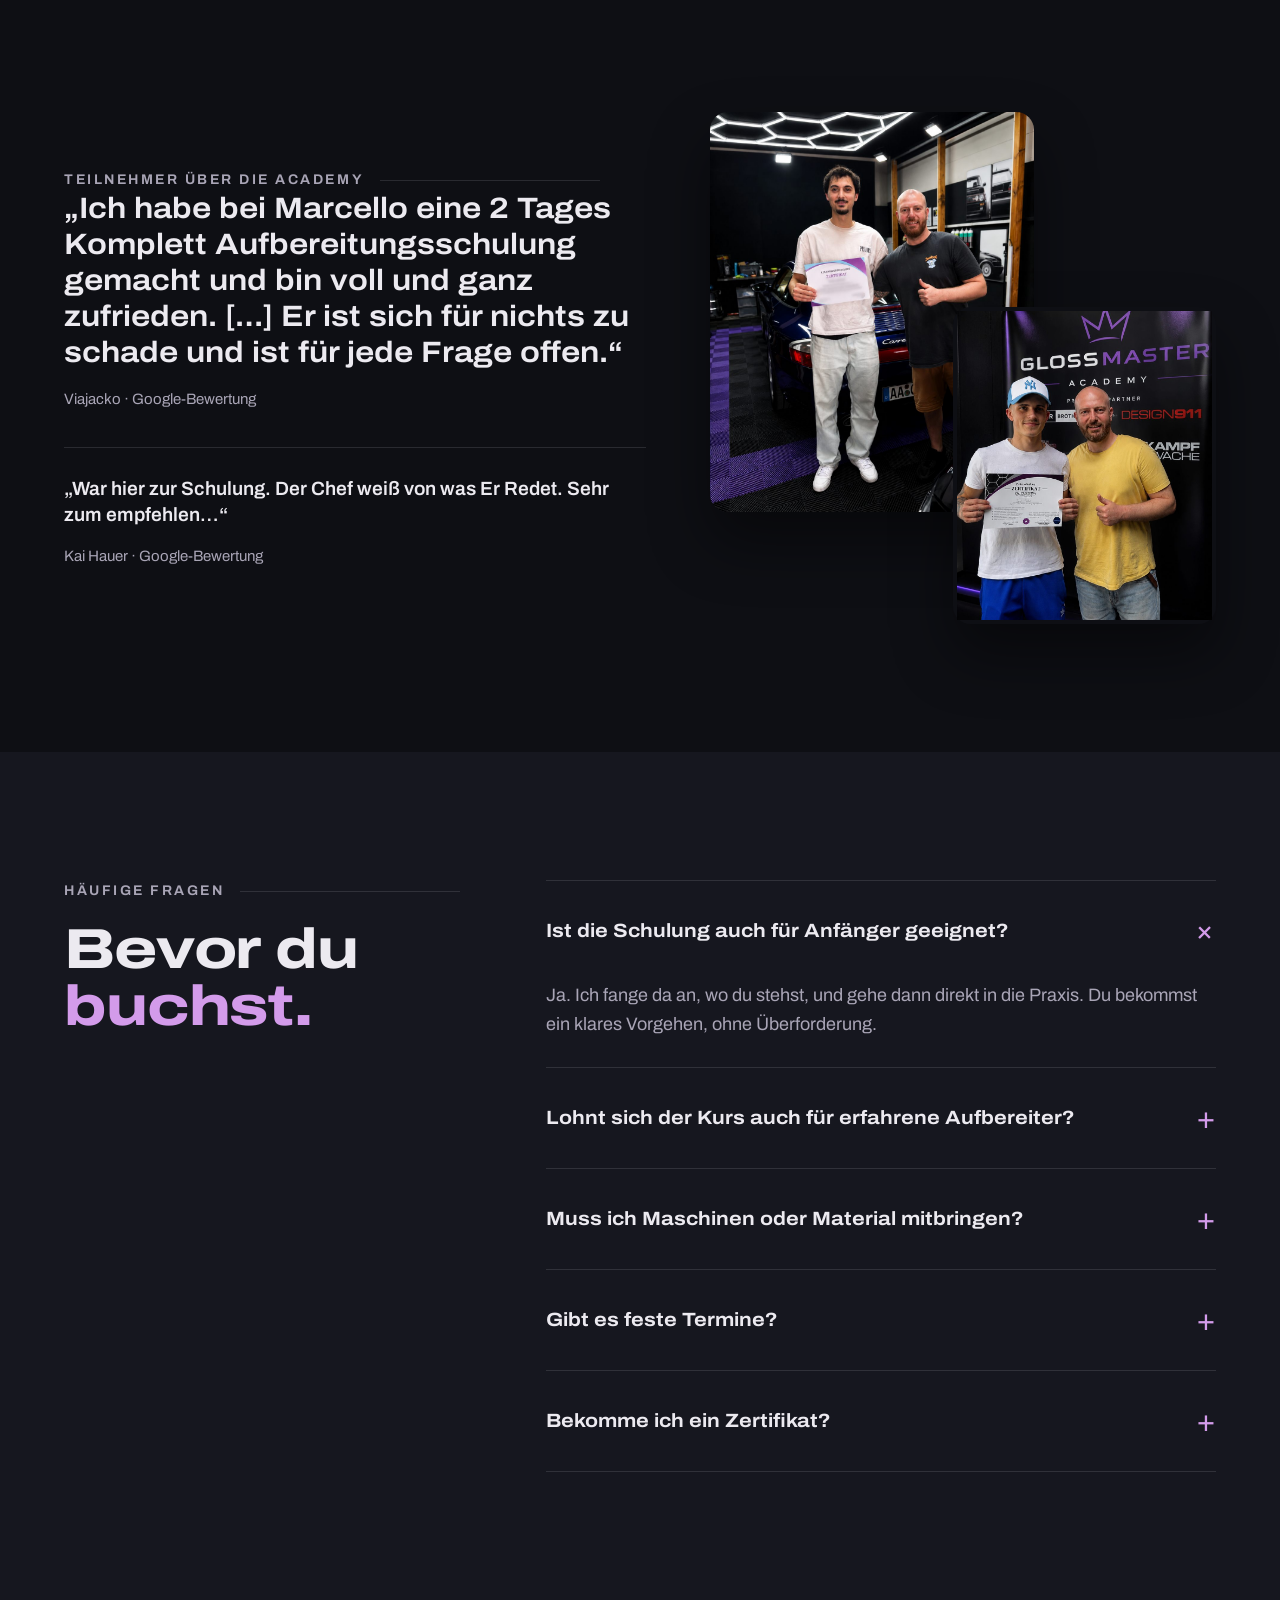
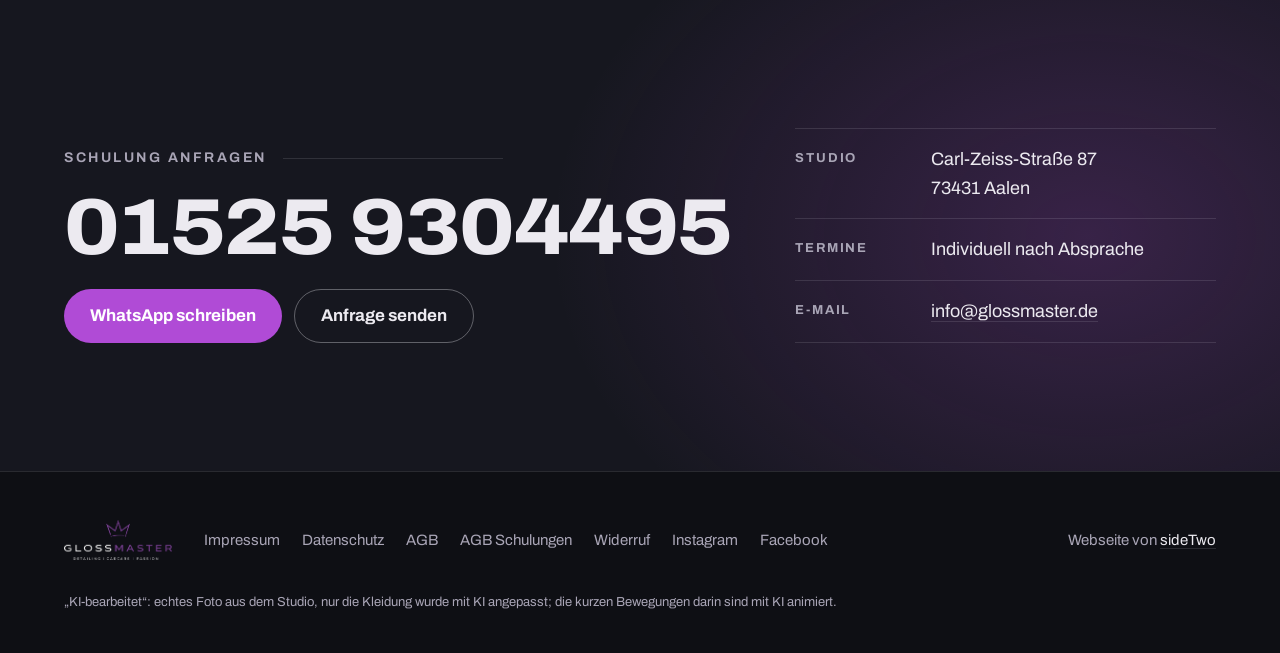
==== commit 1364f85a: "GM-Pullover statt rotem Pulli: KI-bearbeitete Fotos, Kling-Clip im Academy-Kopf, Diashows ohne roten" ====
--- a/a-streiflicht/academy/index.html
+++ b/a-streiflicht/academy/index.html
@@ -15,6 +15,8 @@
 <style>
   /* längere Überschrift (Marcellos Wunsch) → etwas kleiner als auf den anderen Unterseiten */
   .seitenkopf h1 { font-size: clamp(38px, 4.4vw, 80px); max-width: 15ch; text-shadow: 0 2px 30px rgba(14,15,20,.6); }
+  /* Bilal: am PC „Direkt vom Profi.“ in einer Zeile */
+  @media (min-width: 861px) { .seitenkopf h1 em { display: block; white-space: nowrap; } }
 
   /* Vorteile mit Icons */
   .vorteile { display: grid; grid-template-columns: repeat(3, minmax(0, 1fr)); border-top: 1px solid var(--linie); border-left: 1px solid var(--linie); }
@@ -48,6 +50,8 @@
     background: linear-gradient(180deg, rgba(22,23,31,.3) 0%, rgba(22,23,31,.55) 40%, rgba(22,23,31,.93) 100%); }
   .kurs:has(.kurs-video) :is(h3, .dauer, .haken) { text-shadow: 0 1px 12px rgba(0,0,0,.7); }
   .kurs.laeuft .kurs-video { opacity: .95; transform: scale(1); }
+  .kurs .kurs-video.ki-clip { opacity: 0; }
+  .kurs.spielt .kurs-video.ki-clip { opacity: .95; }
   .kurs.gross { grid-column: span 2; background: linear-gradient(140deg, #2a1734, var(--flaeche) 60%); border-color: rgba(211,155,234,.4); }
   .kurs.gross h3 { font-size: clamp(30px, 2.8vw, 44px); }
   .kurse-fuss { margin-top: 20px; font-size: 15px; color: var(--gedimmt); }
@@ -139,7 +143,8 @@
 
 <main>
   <section class="seitenkopf mit-bild">
-    <figure class="bild"><video data-loop="kopf" data-src="../../assets/video/academy-4x5.mp4" poster="../../assets/video/academy-4x5.jpg" muted loop playsinline preload="none" aria-label="Marcello Marino poliert einen blauen Porsche 996 im Studio Aalen"></video></figure>
+    <figure class="bild"><img src="../../assets/bilder/marcello-poliert-ki.jpg" alt="Marcello Marino im GlossMaster-Pullover poliert einen blauen Porsche 996 (Kleidung per KI angepasst)" style="object-position: 50% 20%" /><video class="ki-clip" data-loop="kopf" data-src="../../assets/video/kopf-ki-4x5.mp4" muted loop playsinline preload="none" aria-hidden="true"></video><span class="ki-marke" style="top:16px;right:16px">KI-bearbeitet</span></figure>
+    <!-- Standbild (KI-bearbeitet) + Kling-Clip darüber, der erst einblendet, wenn er läuft. Altes Video academy-4x5 (roter Pulli) nicht mehr verwenden. -->
     <div class="huelle">
       <p class="eyebrow">GlossMaster Academy · Aalen</p>
       <h1>Professionelle Fahrzeug&shy;aufbereitung lernen. <em>Direkt vom Profi.</em></h1>
@@ -247,7 +252,7 @@
           <div class="fuss-zeile"><span class="preis">459 €</span><a class="knopf rand" href="https://glossmaster.de/product/scheinwerfer-aufbereitung-schulung/">Buchen</a></div>
         </article>
         <article class="kurs coaching">
-          <video class="kurs-video" data-loop="karte" data-src="../../assets/video/business-4x3.mp4" poster="../../assets/video/business-4x3.jpg" muted loop playsinline preload="none" aria-hidden="true"></video>
+          <img class="kurs-video" src="../../assets/bilder/business-tafel-ki-4x3.jpg" alt="" loading="lazy" style="opacity:.55" /><video class="kurs-video ki-clip" data-loop="karte" data-src="../../assets/video/business-ki-4x3.mp4" muted loop playsinline preload="none" aria-hidden="true"></video><span class="ki-marke" style="top:auto;bottom:12px">KI-bearbeitet</span>
           <div class="kopfzeile">
             <h3>Business Coaching</h3>
             <span class="art">Keine Tagesschulung · 4 Wochen</span>
@@ -284,8 +289,8 @@
         </div>
       </div>
       <div class="bilderreihe">
-        <figure class="streif"><img src="../../assets/bilder/marcello-poliert.jpg" alt="Marcello Marino poliert einen blauen Porsche 996" loading="lazy" /></figure>
-        <figure><img src="../../assets/bilder/marcello-tafel.jpg" alt="Marcello Marino erklärt die Theorie am Whiteboard" loading="lazy" /></figure>
+        <figure class="streif"><img src="../../assets/bilder/marcello-tafel-ki.jpg" alt="Marcello Marino erklärt den Lackaufbau am Whiteboard (Kleidung per KI angepasst)" loading="lazy" style="object-position: 50% 30%" /><span class="ki-marke">KI-bearbeitet</span></figure>
+        <figure><img src="../../assets/bilder/leder-vorher-nachher.jpg" alt="Ledersitz vor und nach der Reparatur" loading="lazy" /></figure>
         <figure><img src="../../assets/bilder/schulung-polieren.jpg" alt="Teilnehmer poliert unter Anleitung von Marcello Marino" loading="lazy" /></figure>
       </div>
     </div>
@@ -360,6 +365,7 @@
       <a href="https://www.facebook.com/glossmaster_official">Facebook</a>
     </nav>
     <span class="von">Webseite von <a href="https://sidetwo.de">sideTwo</a></span>
+    <p class="ki-hinweis">„KI-bearbeitet“: echtes Foto aus dem Studio, nur die Kleidung wurde mit KI angepasst; die kurzen Bewegungen darin sind mit KI animiert.</p>
   </div>
 </footer>
 
--- a/a-streiflicht/stil.css
+++ b/a-streiflicht/stil.css
@@ -169,6 +169,15 @@
 .fuss a { text-decoration: none; }
 .fuss a:hover { color: var(--text); }
 .fuss .von a { color: var(--text); border-bottom: 1px solid var(--linie); }
+.fuss .ki-hinweis { grid-column: 1 / -1; font-size: 13px; }
+/* Kling-Clip über Standbild: unsichtbar, bis er läuft (video.js setzt .spielt am Elternelement) */
+.ki-clip { position: absolute; inset: 0; width: 100%; height: 100%; object-fit: cover; opacity: 0; transition: opacity .8s ease; }
+.spielt > .ki-clip { opacity: 1; }
+.nur-bei-video { display: none !important; }
+.spielt .nur-bei-video { display: inline-block !important; }
+/* KI-Kennzeichnung am Bild (Entscheidung „Footer-Vermerk sideTwo und KI-Bilder kennzeichnen“) */
+.ki-marke { position: absolute; top: 12px; right: 12px; z-index: 3; padding: 4px 10px; border-radius: 999px; background: rgba(14,15,20,.72); color: var(--text);
+  font-size: 12px; font-weight: 700; letter-spacing: .08em; pointer-events: none; }
 
 /* ---------- Handy-Leiste ---------- */
 .leiste { display: none; }
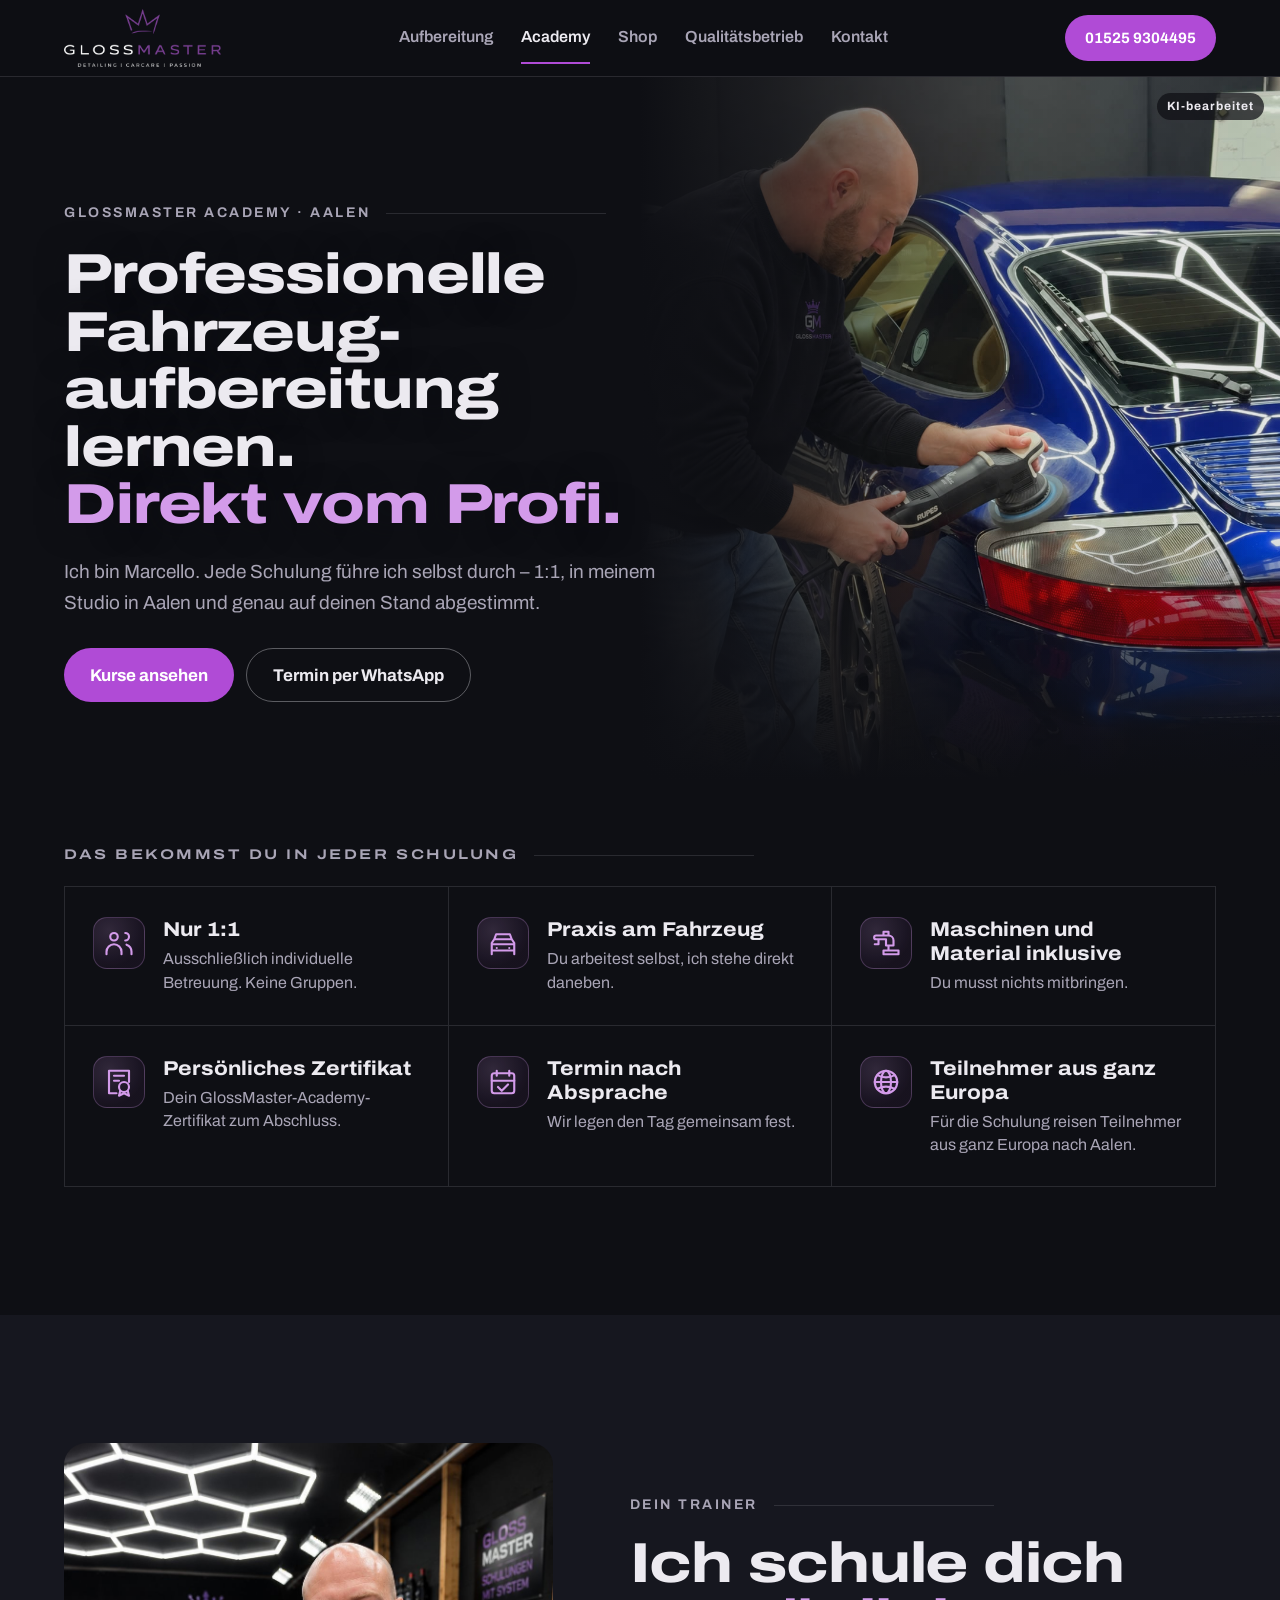
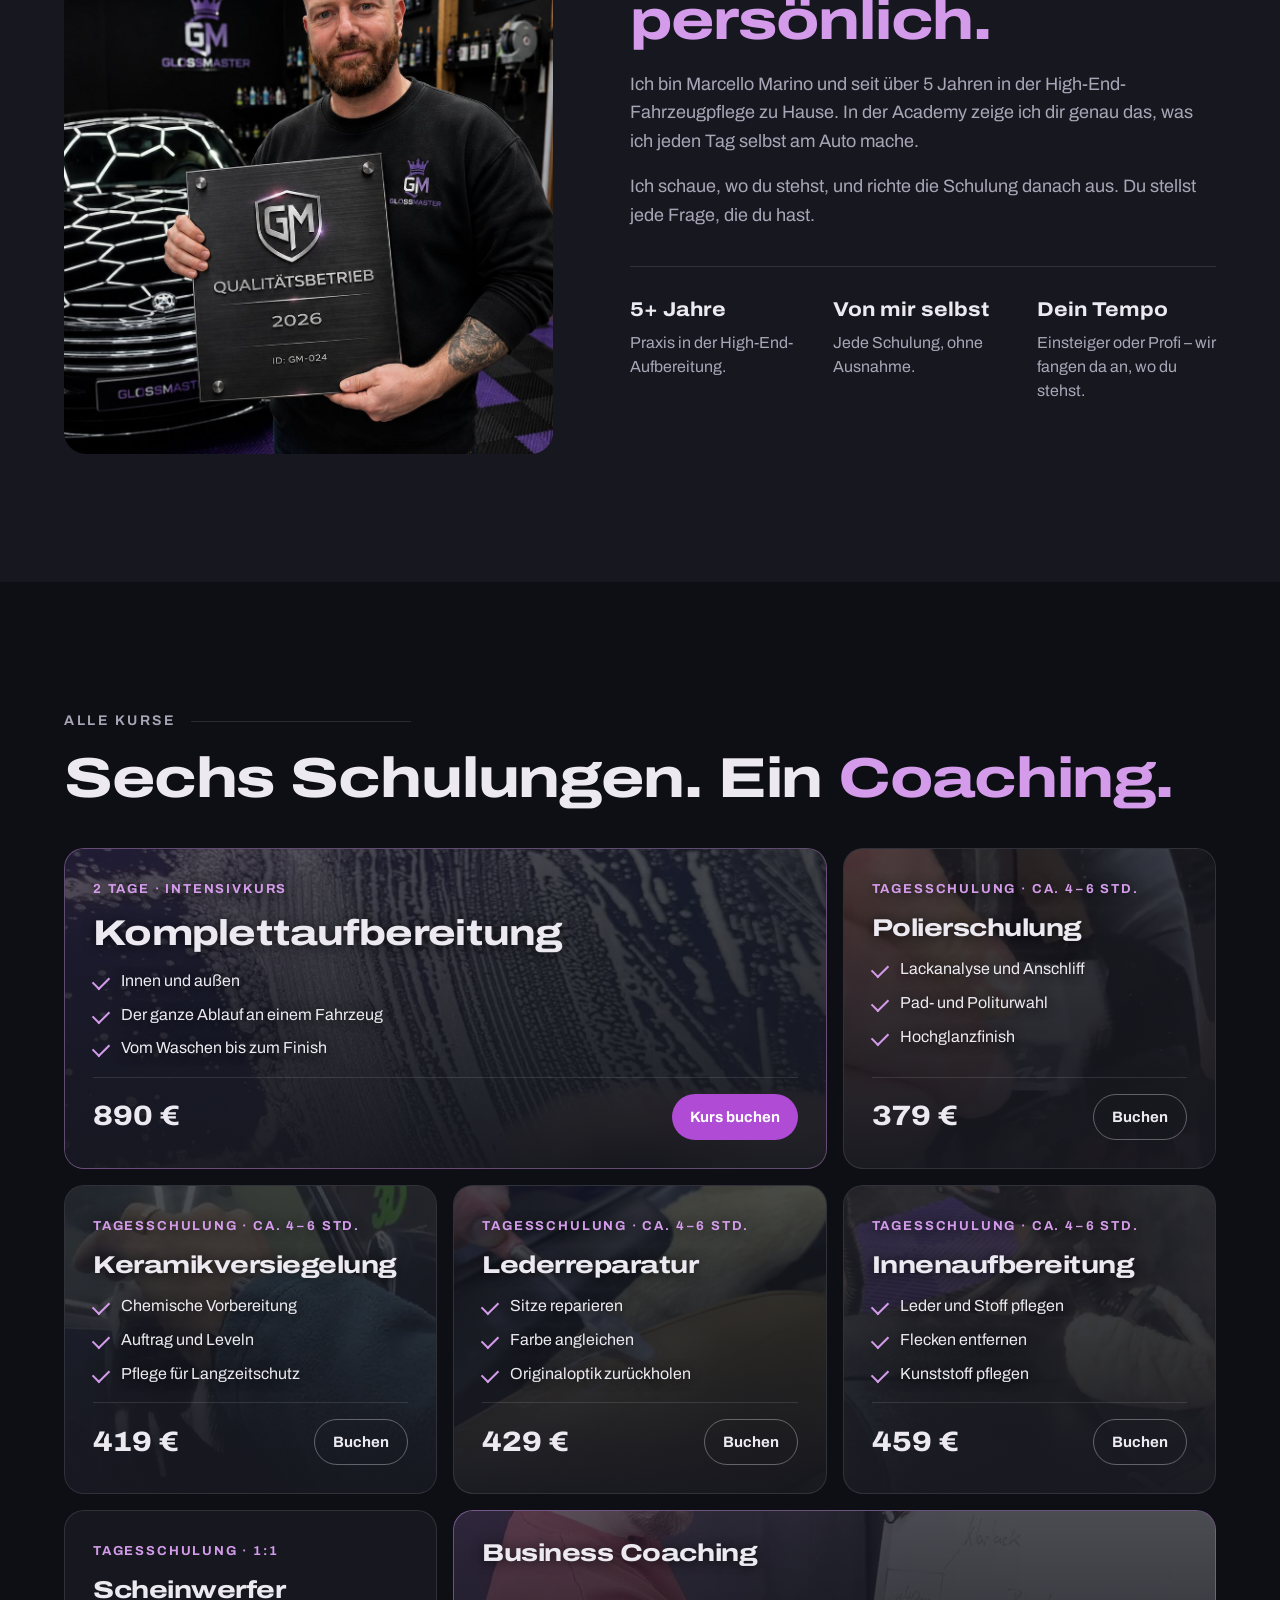
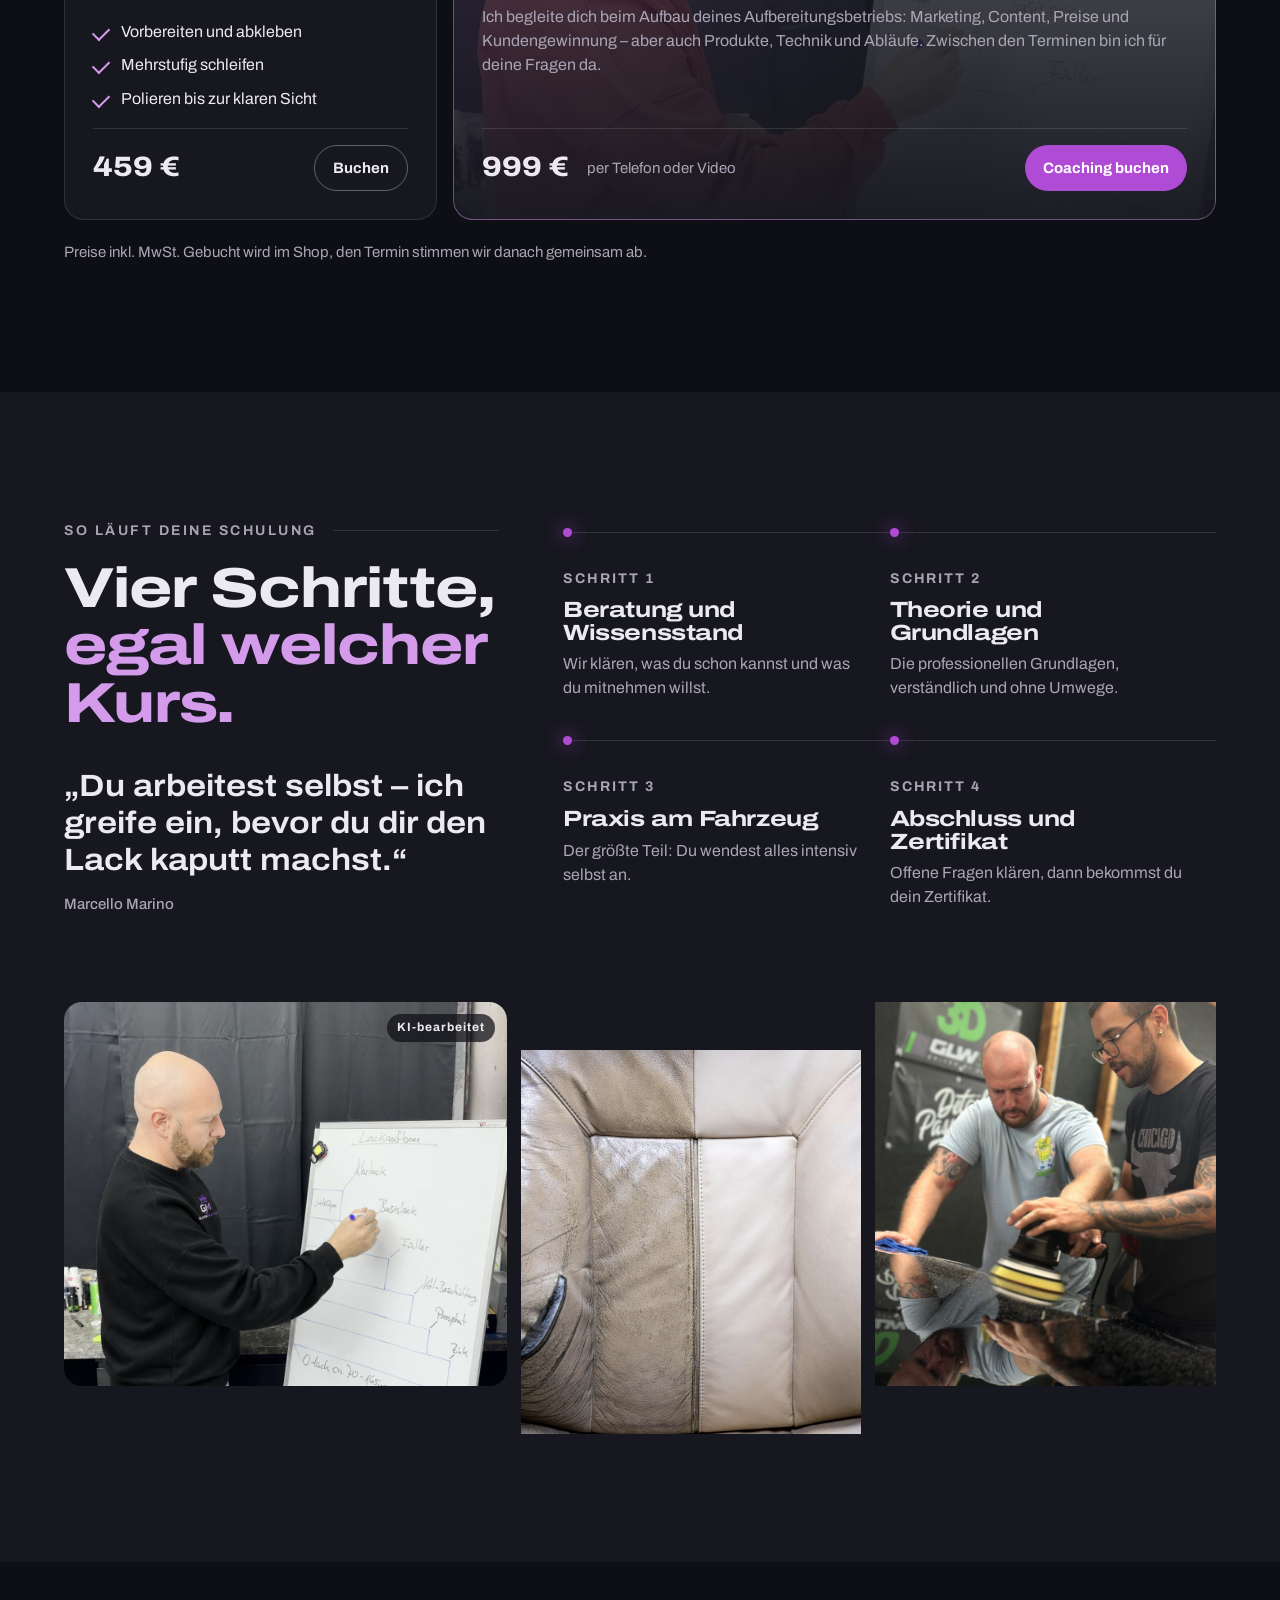
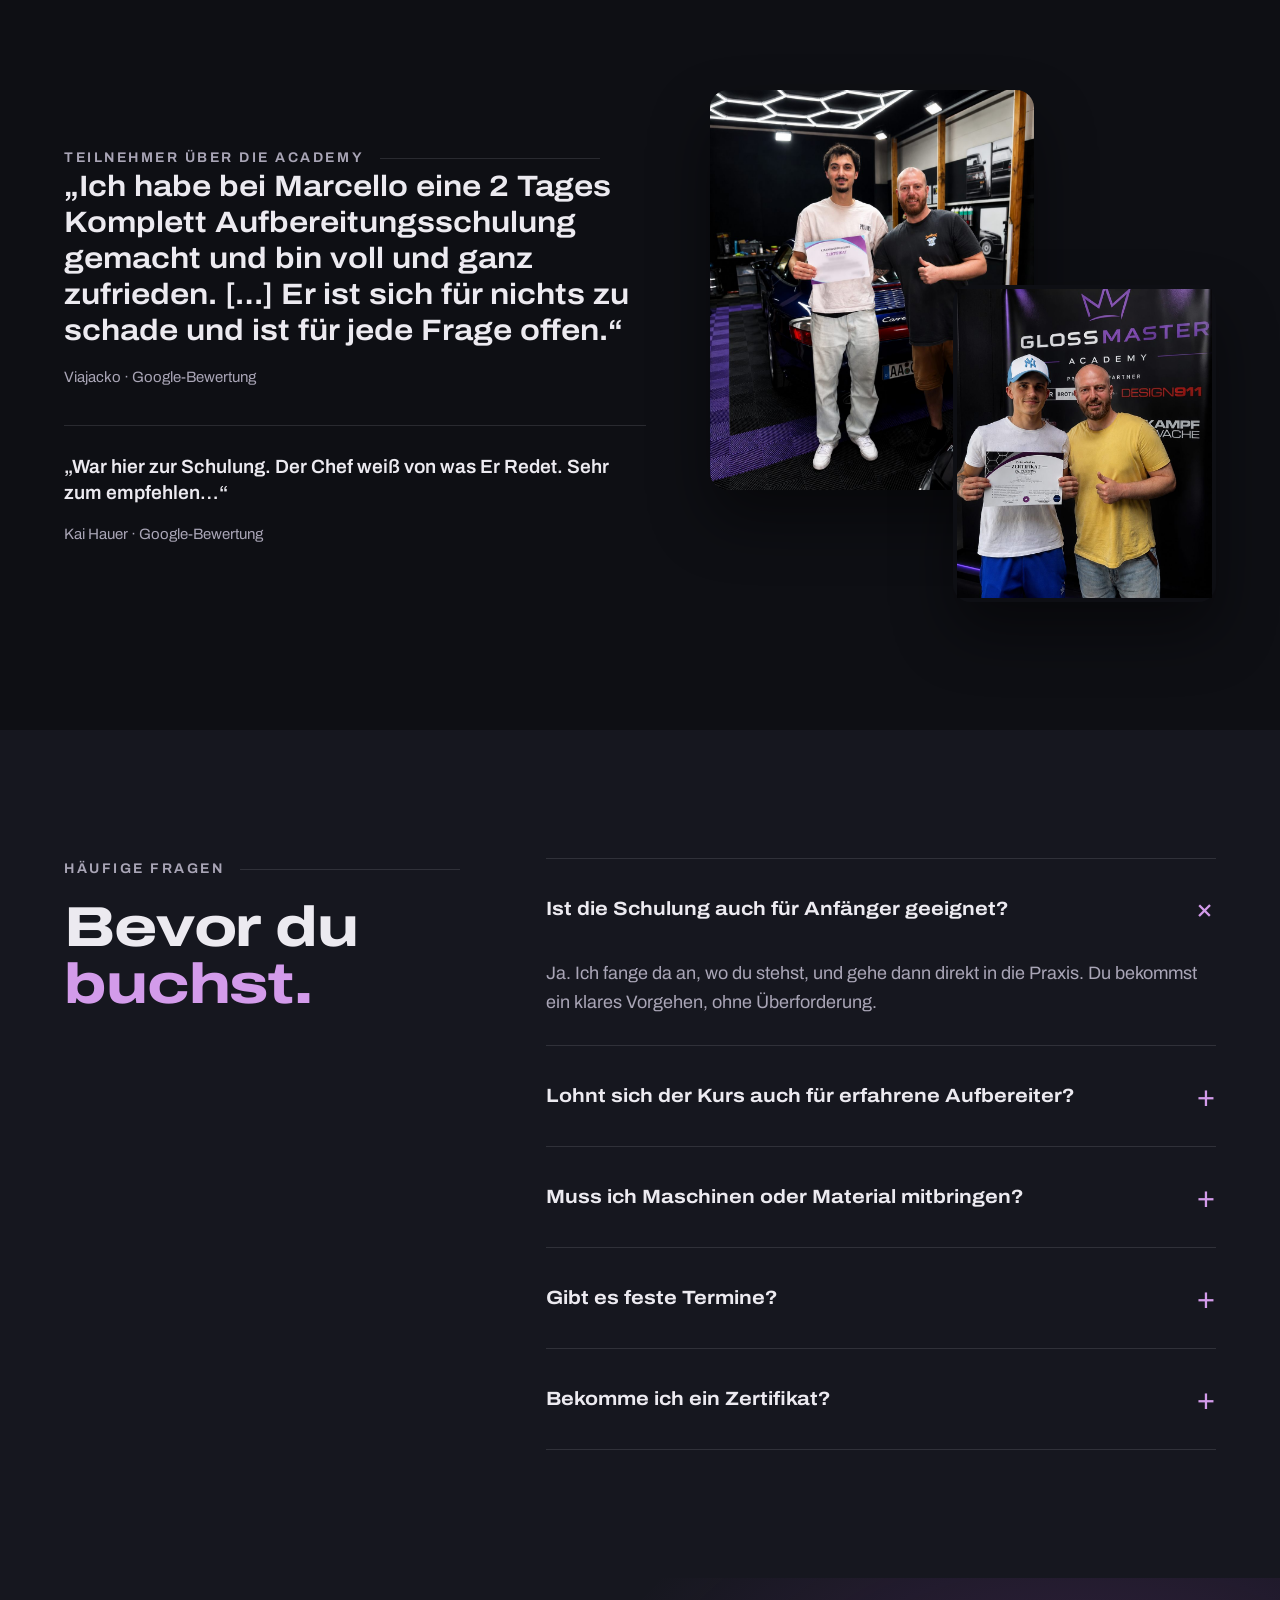
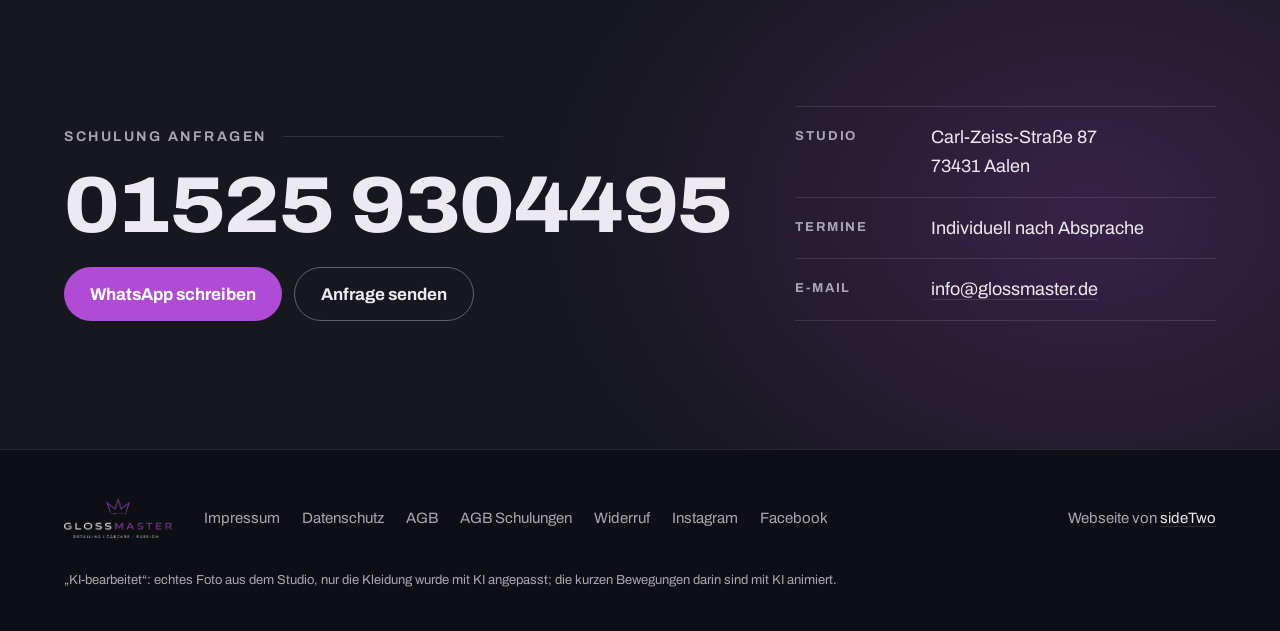
==== commit 92be6a34: "Coaching: Wochenangaben entfernt und Originalvideo eingesetzt" ====
--- a/a-streiflicht/academy/index.html
+++ b/a-streiflicht/academy/index.html
@@ -5,11 +5,11 @@
 <meta name="viewport" content="width=device-width, initial-scale=1" />
 <meta name="robots" content="noindex, nofollow" />
 <title>Fahrzeugaufbereitung lernen – 1:1-Schulungen in Aalen | GlossMaster Academy</title>
-<meta name="description" content="Fahrzeugaufbereitung lernen bei Marcello Marino: 1:1-Schulungen im Studio Aalen für Polieren, Keramikversiegelung, Lederreparatur, Innenaufbereitung, Scheinwerfer – plus 4-Wochen-Business-Coaching. Mit Zertifikat." />
+<meta name="description" content="Fahrzeugaufbereitung lernen bei Marcello Marino: 1:1-Schulungen im Studio Aalen für Polieren, Keramikversiegelung, Lederreparatur, Innenaufbereitung, Scheinwerfer – plus Business-Coaching. Mit Zertifikat." />
 <!-- Entwurf A „Streiflicht“ – Academy.
      Fassung 2026-11-26 nach Marcellos Rückmeldung (7 Punkte): neue Überschrift, Vorteile mit Icons, allgemeiner Ablauf,
      Knöpfe direkt zur Produktseite, Teilnehmerstimmen (echte Google-Bewertungen von glossmaster.de), Business Coaching
-     klar als 4-Wochen-Begleitung (Text aus der Produktseite), Ich-Form. Inhalte: glossmaster.de und Marcellos Nachricht. -->
+     als persönliche Begleitung, Ich-Form. Inhalte: glossmaster.de und Marcellos Nachricht. -->
 <link rel="preload" href="../../assets/schrift/archivo-latin-wdth-wght.woff2" as="font" type="font/woff2" crossorigin />
 <link rel="stylesheet" href="../stil.css" />
 <style>
@@ -57,16 +57,12 @@
   .kurse-fuss { margin-top: 20px; font-size: 15px; color: var(--gedimmt); }
 
   /* Business Coaching: eigene Karte, klar keine Tagesschulung */
-  .coaching { grid-column: span 2; display: grid; grid-template-columns: minmax(0, 1fr) minmax(0, 1fr); gap: 28px 40px;
+  .coaching { grid-column: span 2; display: grid; grid-template-columns: minmax(0, 1fr); gap: 28px 40px;
     background: linear-gradient(120deg, rgba(176,75,214,.22), rgba(22,23,31,.6) 55%), var(--flaeche); border-color: rgba(211,155,234,.45); }
   .coaching .kopfzeile { grid-column: 1 / -1; display: flex; flex-wrap: wrap; gap: 10px 16px; align-items: baseline; justify-content: space-between; }
   .coaching .art { display: inline-block; font-size: 12px; font-weight: 700; letter-spacing: .14em; text-transform: uppercase; color: var(--grund);
     background: var(--violett-hell); border-radius: 10px; padding: 6px 12px; }
   .coaching p.kurz { color: var(--gedimmt); font-size: 16px; line-height: 1.5; }
-  .wochen { display: grid; grid-template-columns: repeat(4, minmax(0, 1fr)); gap: 8px; align-self: start; }
-  .woche { border: 1px solid rgba(211,155,234,.3); border-radius: 14px; padding: 14px 12px; background: rgba(14,15,20,.45); }
-  .woche small { display: block; font-size: 12px; font-weight: 700; letter-spacing: .12em; text-transform: uppercase; color: var(--gedimmt); }
-  .woche b { display: block; font-size: 15px; font-weight: 700; margin-top: 6px; line-height: 1.3; }
   .coaching .fuss-zeile { grid-column: 1 / -1; }
 
   .ablauf-raster { display: grid; grid-template-columns: 1.2fr 1.8fr; gap: clamp(28px, 5vw, 80px); align-items: start; }
@@ -110,7 +106,6 @@
     .kurs.gross, .coaching { grid-column: auto; }
     .vorteil { padding: 22px 18px; gap: 14px; grid-template-columns: 44px minmax(0, 1fr); }
     .vorteil .icon { width: 44px; height: 44px; }
-    .wochen { grid-template-columns: repeat(2, minmax(0, 1fr)); }
     .kurs .fuss-zeile { flex-wrap: wrap; }
     .bilderreihe { grid-template-columns: minmax(0, 1fr); }
     .bilderreihe figure:first-child { grid-column: auto; }
@@ -252,19 +247,12 @@
           <div class="fuss-zeile"><span class="preis">459 €</span><a class="knopf rand" href="https://glossmaster.de/product/scheinwerfer-aufbereitung-schulung/">Buchen</a></div>
         </article>
         <article class="kurs coaching">
-          <img class="kurs-video" src="../../assets/bilder/business-tafel-ki-4x3.jpg" alt="" loading="lazy" style="opacity:.55" /><video class="kurs-video ki-clip" data-loop="karte" data-src="../../assets/video/business-ki-4x3.mp4" muted loop playsinline preload="none" aria-hidden="true"></video><span class="ki-marke" style="top:auto;bottom:12px">KI-bearbeitet</span>
+          <video class="kurs-video" data-loop="karte" data-src="../../assets/video/business-4x3.mp4" poster="../../assets/video/business-4x3.jpg" muted loop playsinline preload="none" aria-hidden="true"></video>
           <div class="kopfzeile">
             <h3>Business Coaching</h3>
-            <span class="art">Keine Tagesschulung · 4 Wochen</span>
           </div>
           <div>
-            <p class="kurz">Ich begleite dich vier Wochen lang beim Aufbau deines Aufbereitungsbetriebs: Marketing, Content, Preise und Kundengewinnung – aber auch Produkte, Technik und Abläufe. Zwischen den Terminen bin ich für deine Fragen da.</p>
-          </div>
-          <div class="wochen" aria-label="Ablauf: vier Wochen mit je einem Coaching-Termin">
-            <div class="woche"><small>Woche 1</small><b>60 Min.</b></div>
-            <div class="woche"><small>Woche 2</small><b>60 Min.</b></div>
-            <div class="woche"><small>Woche 3</small><b>60 Min.</b></div>
-            <div class="woche"><small>Woche 4</small><b>60 Min.</b></div>
+            <p class="kurz">Ich begleite dich beim Aufbau deines Aufbereitungsbetriebs: Marketing, Content, Preise und Kundengewinnung – aber auch Produkte, Technik und Abläufe. Zwischen den Terminen bin ich für deine Fragen da.</p>
           </div>
           <div class="fuss-zeile"><span class="preis">999 €</span><span style="color:var(--gedimmt);font-size:15px;margin-right:auto;padding-left:6px">per Telefon oder Video</span><a class="knopf voll" href="https://glossmaster.de/product/autoaufbereitung-business-coaching/">Coaching buchen</a></div>
         </article>
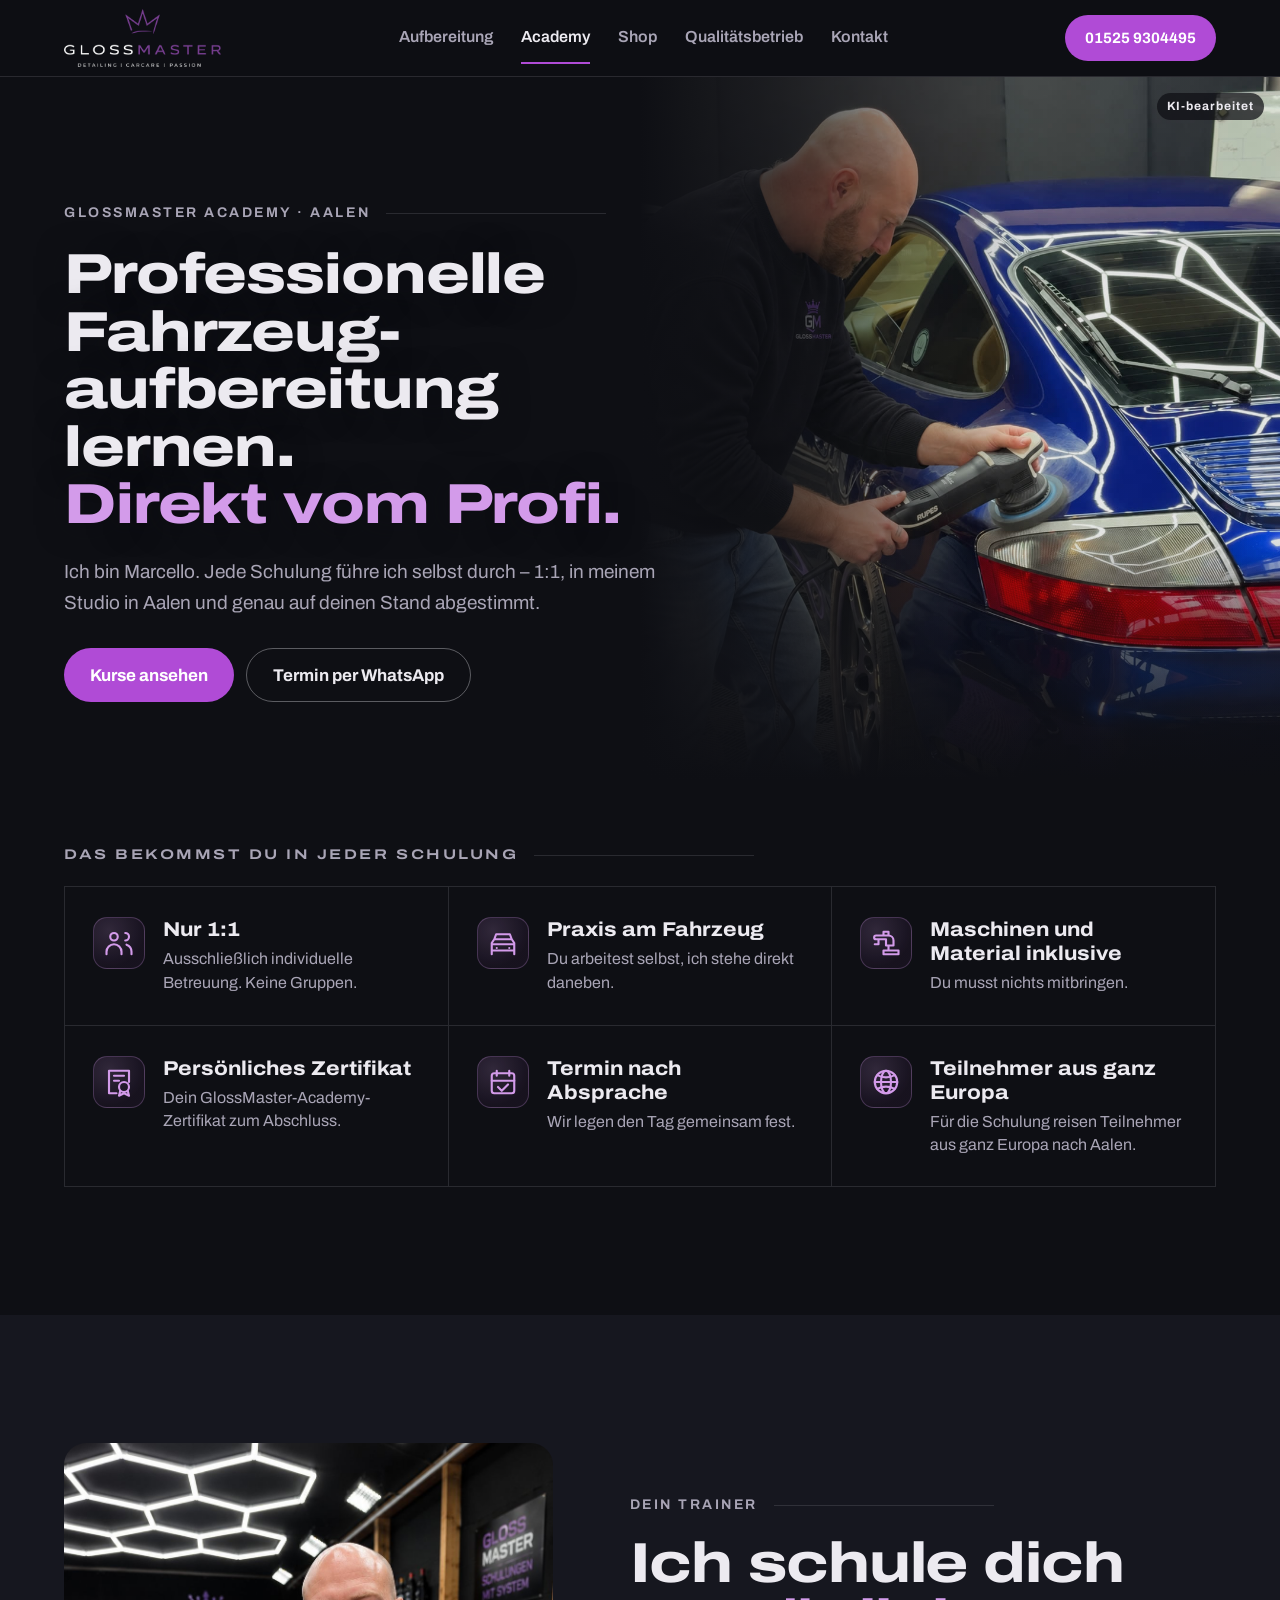
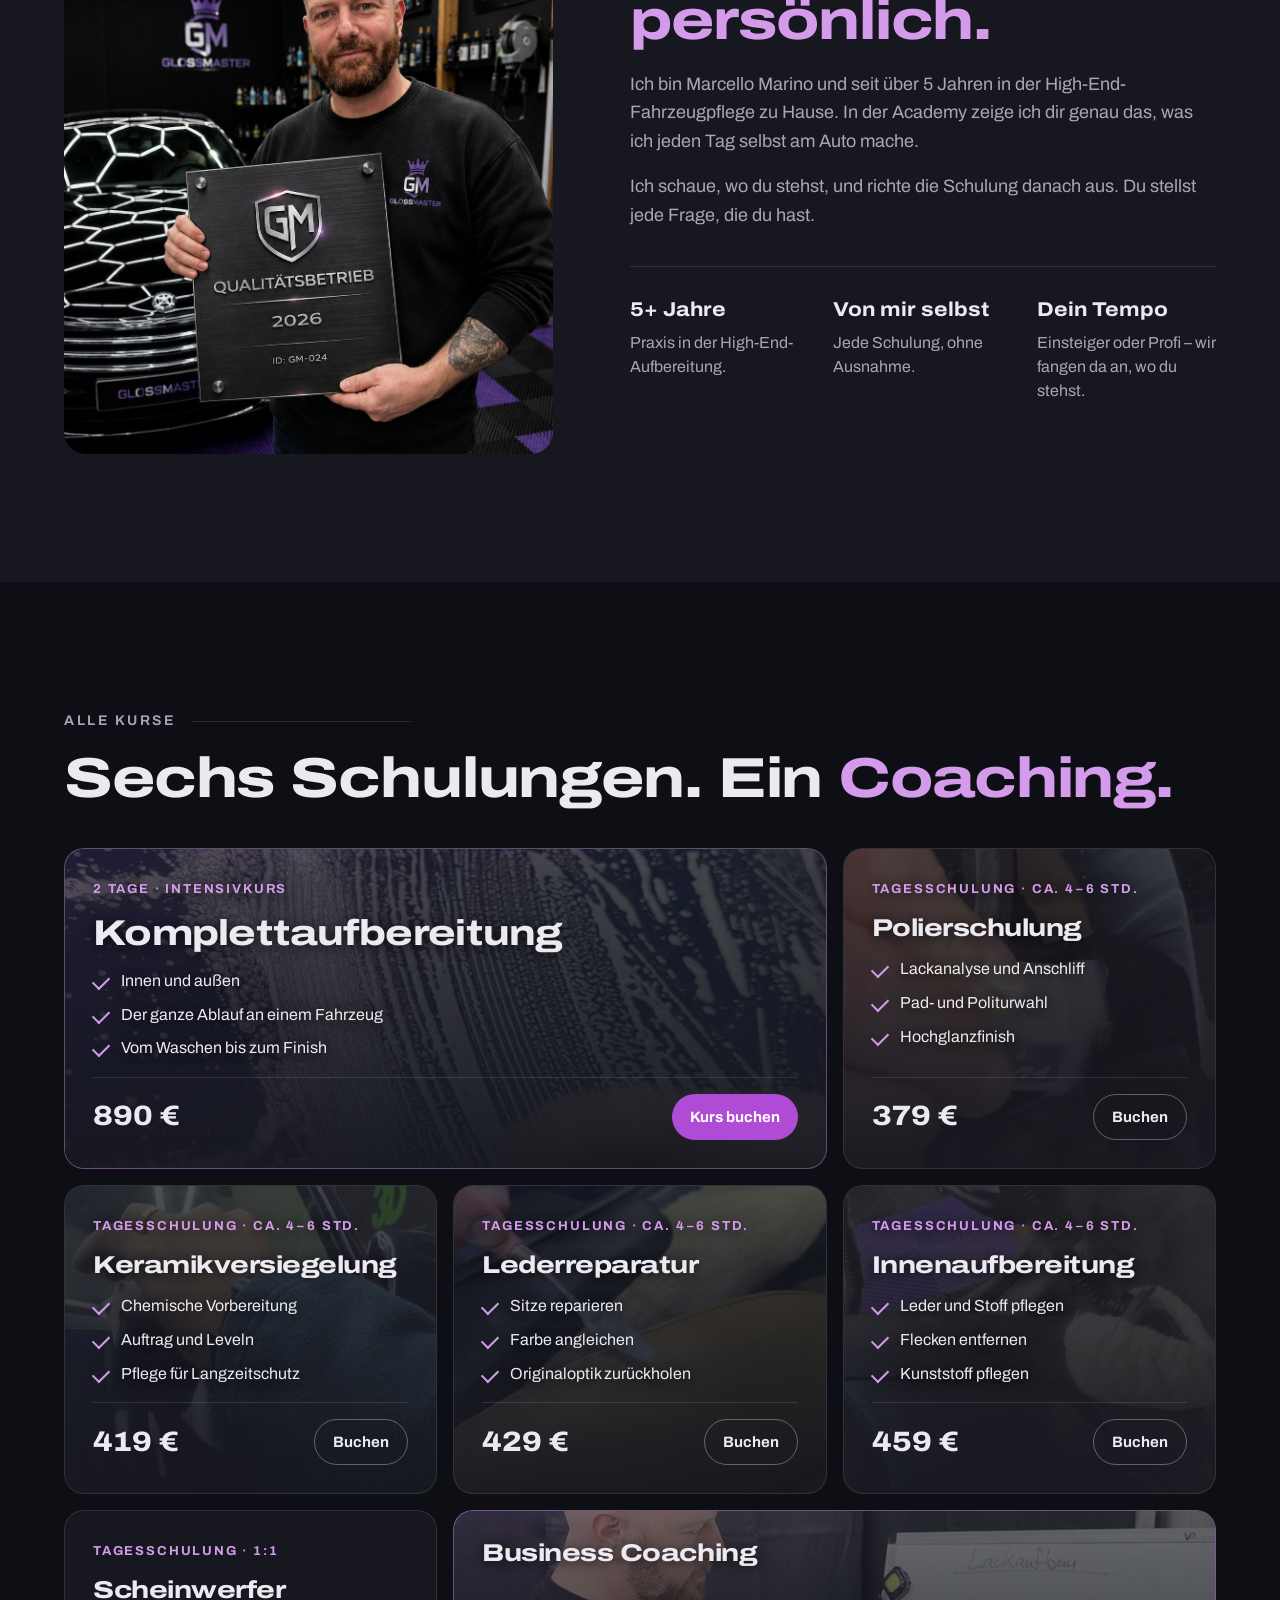
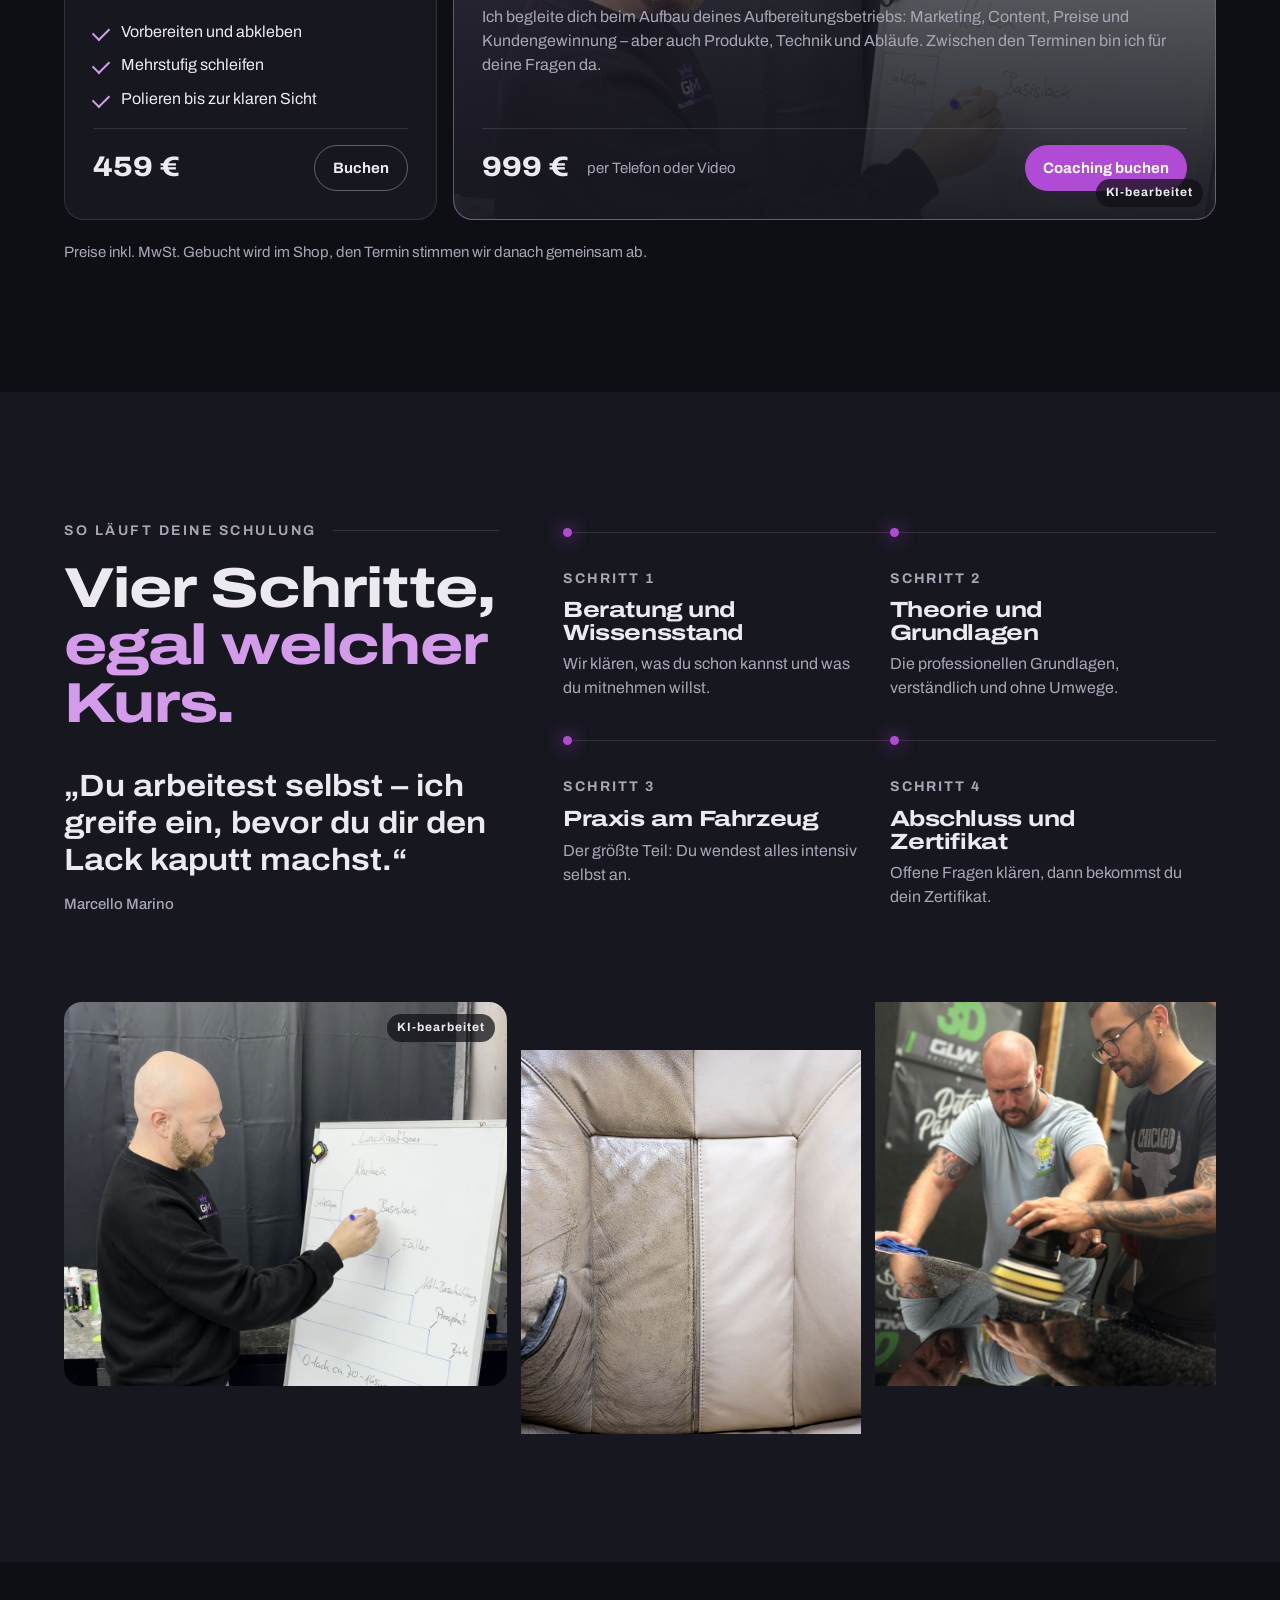
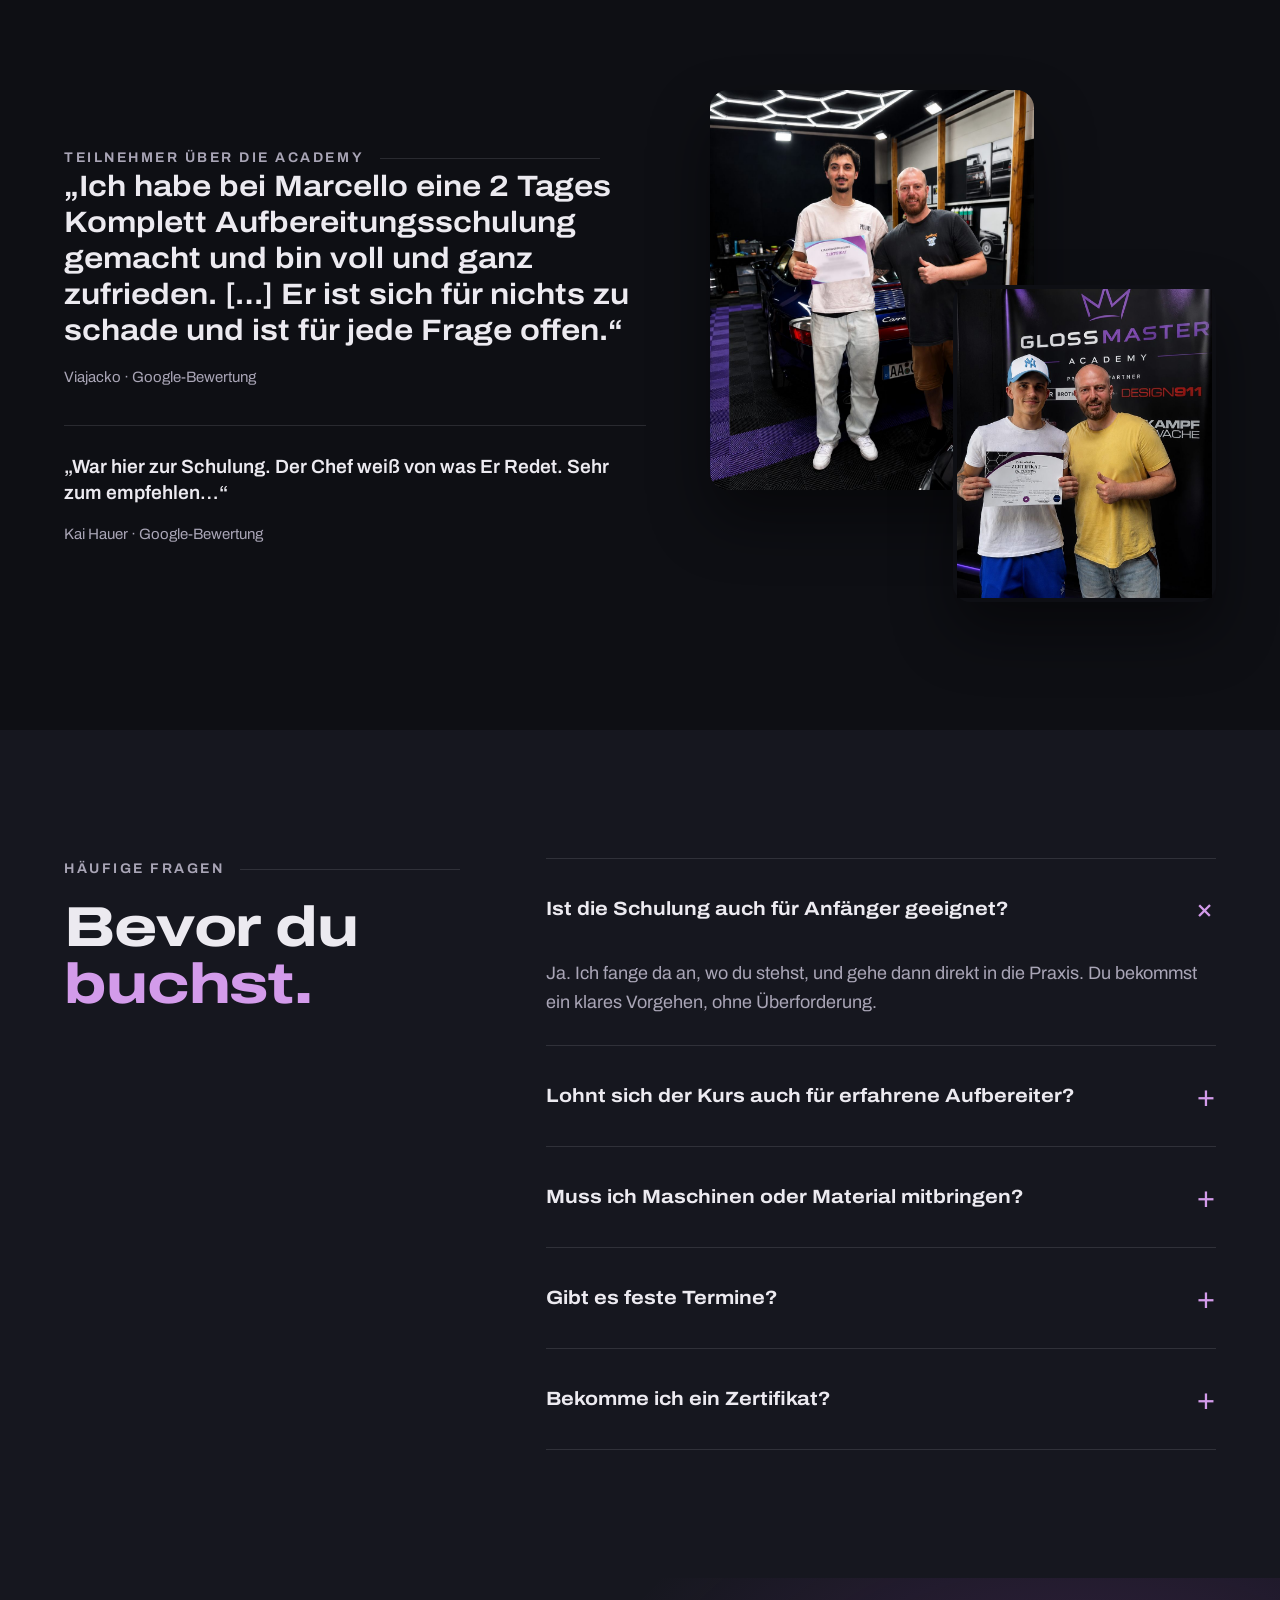
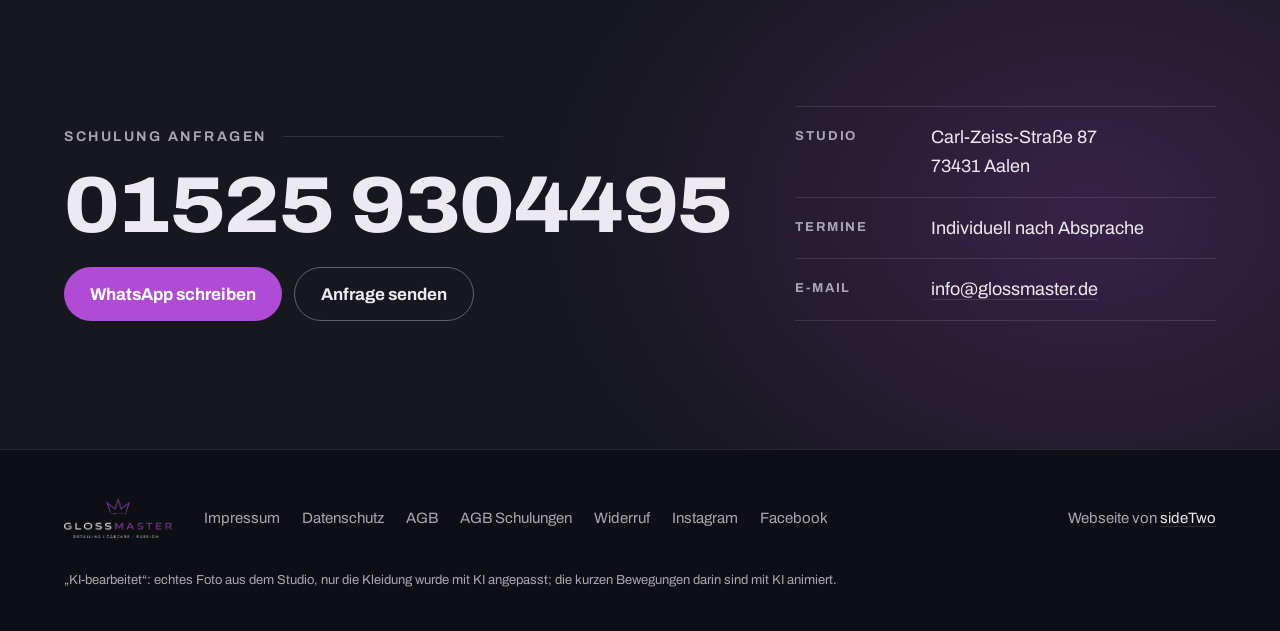
==== commit 1f37f399: "Coaching: schwarzen GM-Pulli wiederhergestellt" ====
--- a/a-streiflicht/academy/index.html
+++ b/a-streiflicht/academy/index.html
@@ -247,7 +247,7 @@
           <div class="fuss-zeile"><span class="preis">459 €</span><a class="knopf rand" href="https://glossmaster.de/product/scheinwerfer-aufbereitung-schulung/">Buchen</a></div>
         </article>
         <article class="kurs coaching">
-          <video class="kurs-video" data-loop="karte" data-src="../../assets/video/business-4x3.mp4" poster="../../assets/video/business-4x3.jpg" muted loop playsinline preload="none" aria-hidden="true"></video>
+          <img class="kurs-video" src="../../assets/bilder/business-tafel-ki-4x3.jpg" alt="" loading="lazy" style="opacity:.55" /><span class="ki-marke" style="top:auto;bottom:12px">KI-bearbeitet</span>
           <div class="kopfzeile">
             <h3>Business Coaching</h3>
           </div>
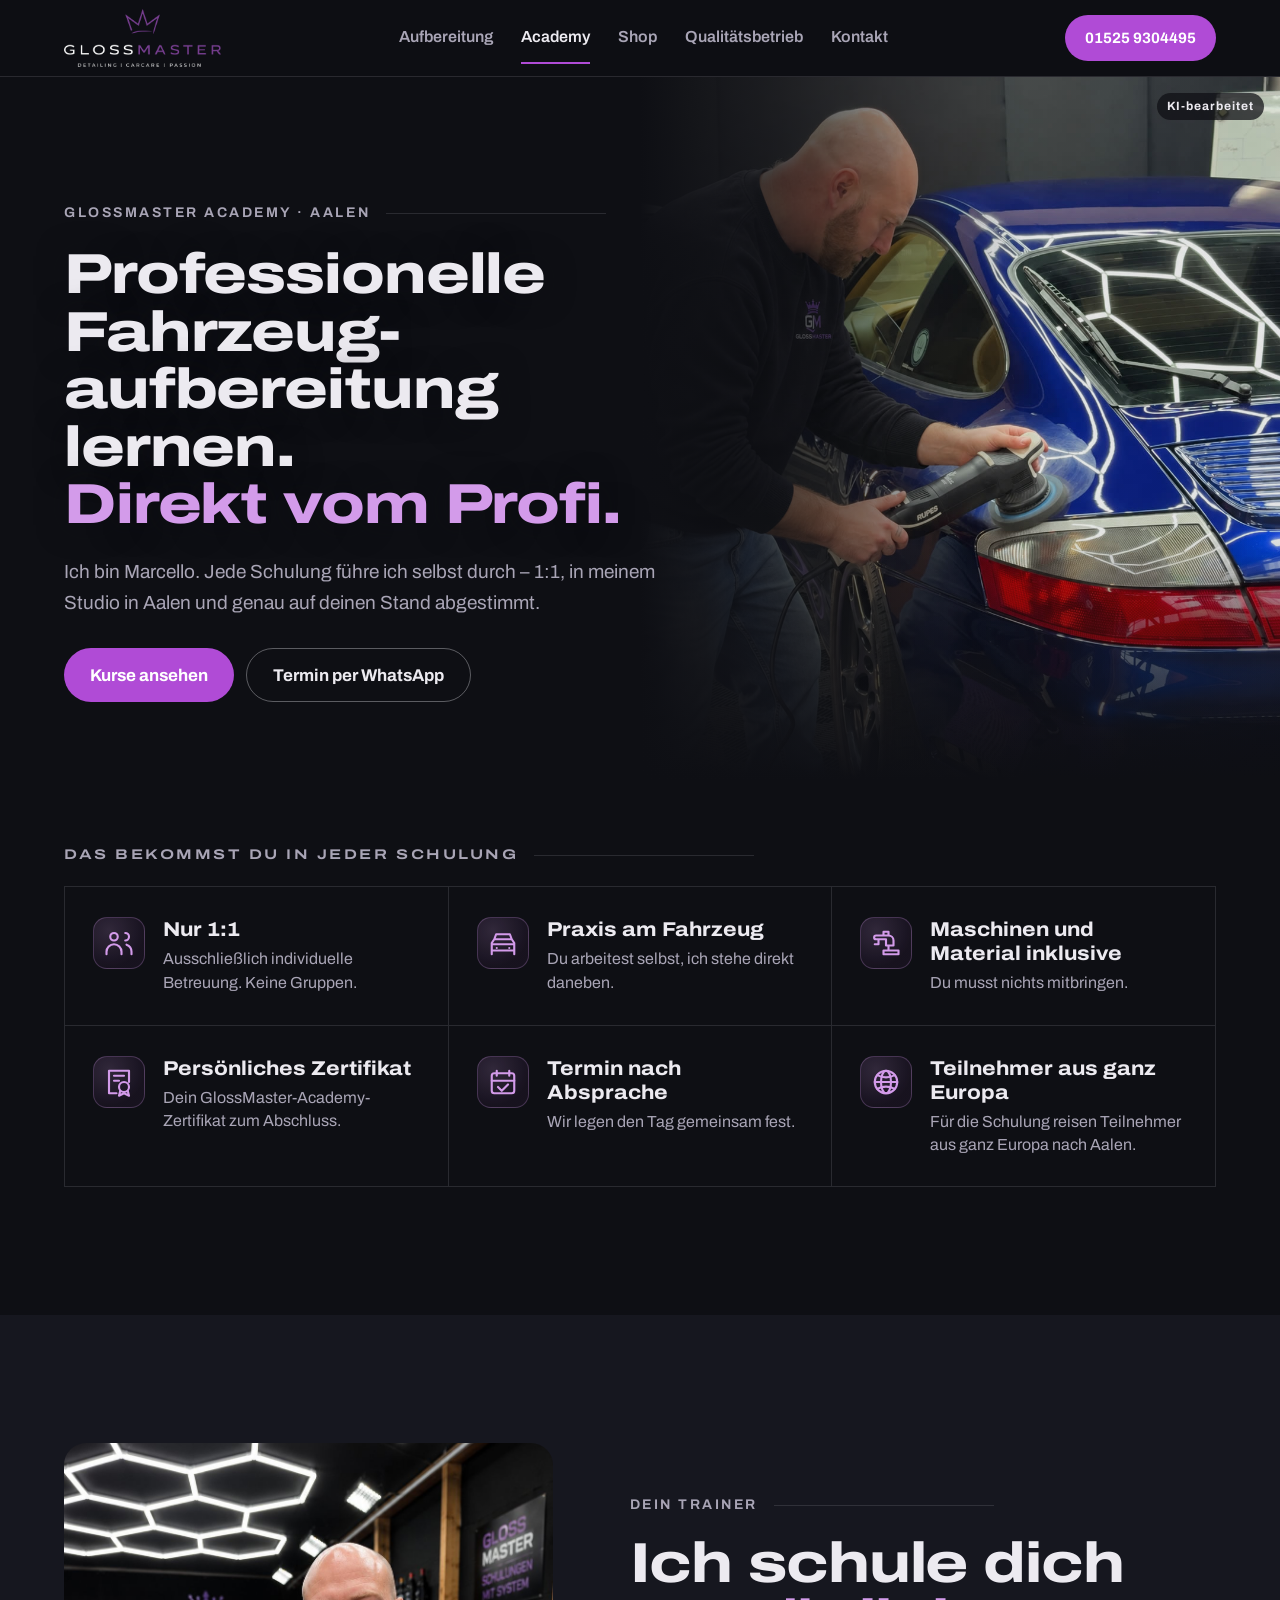
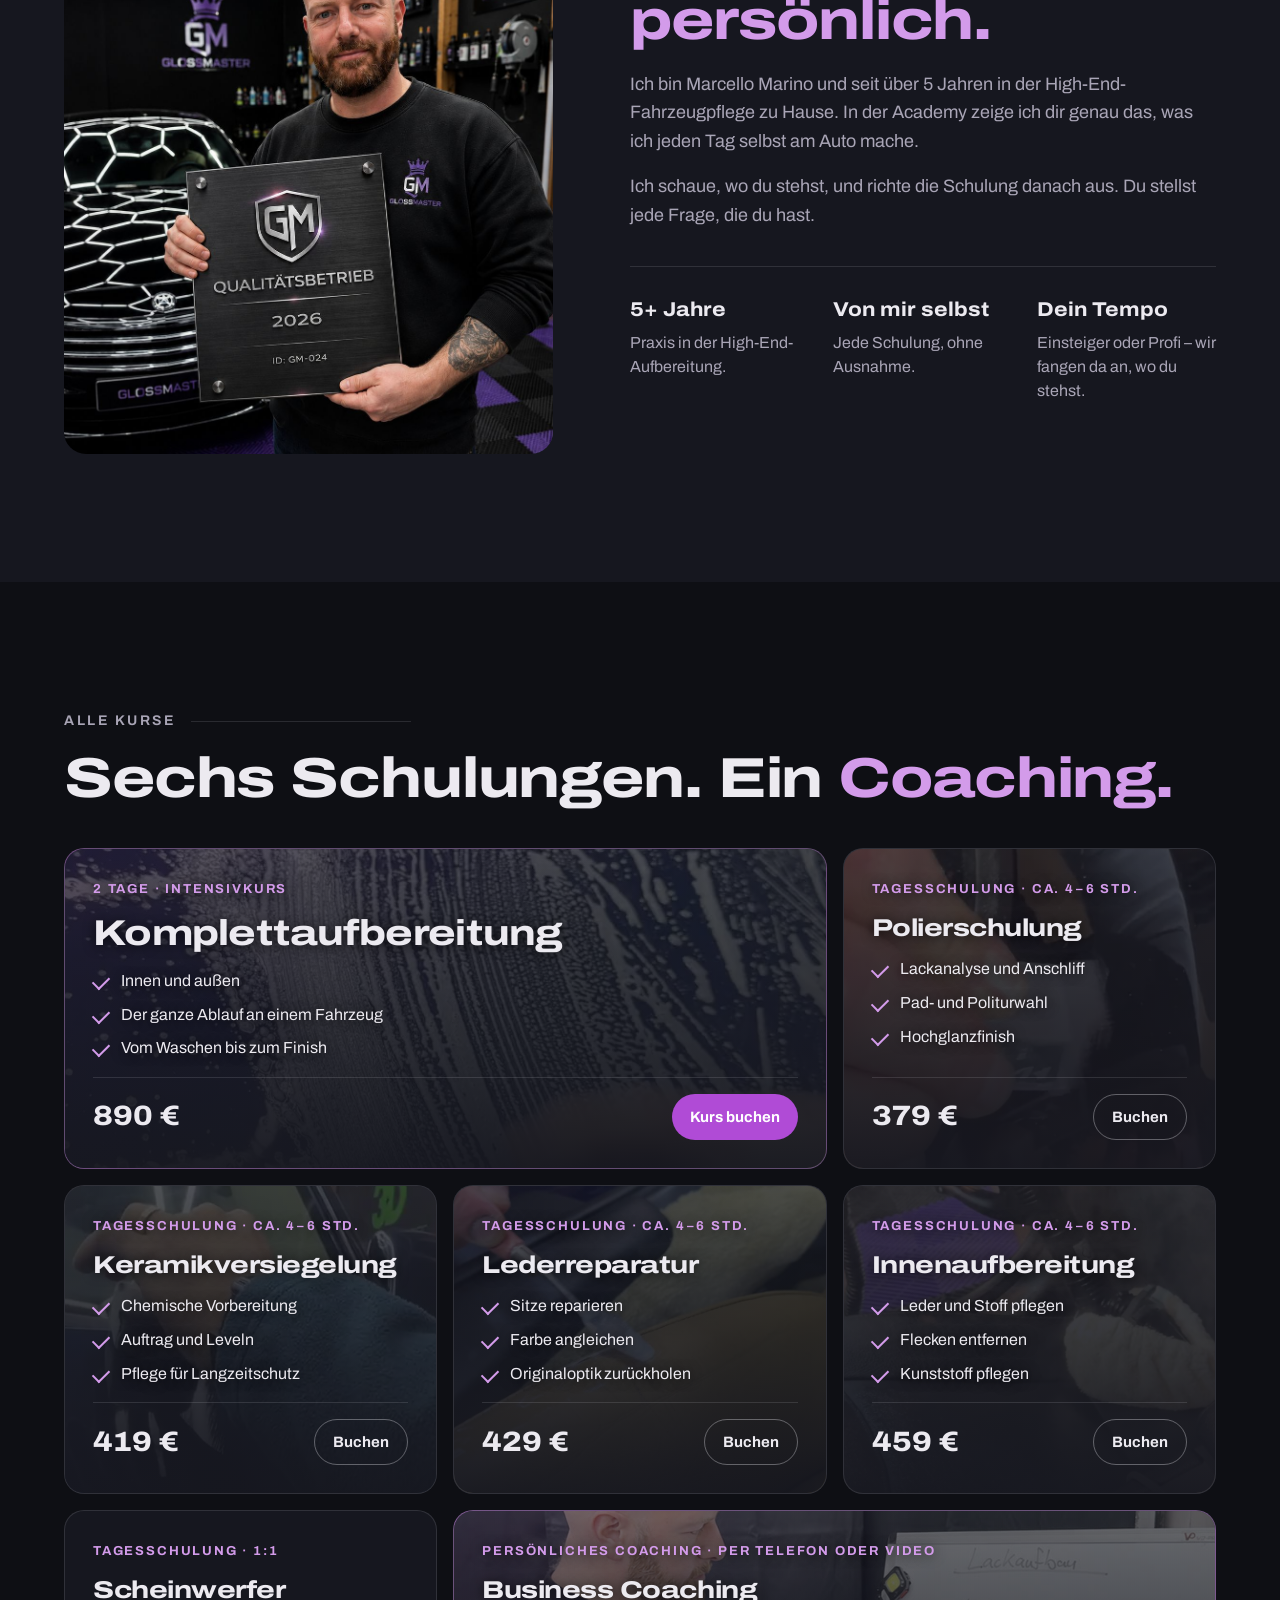
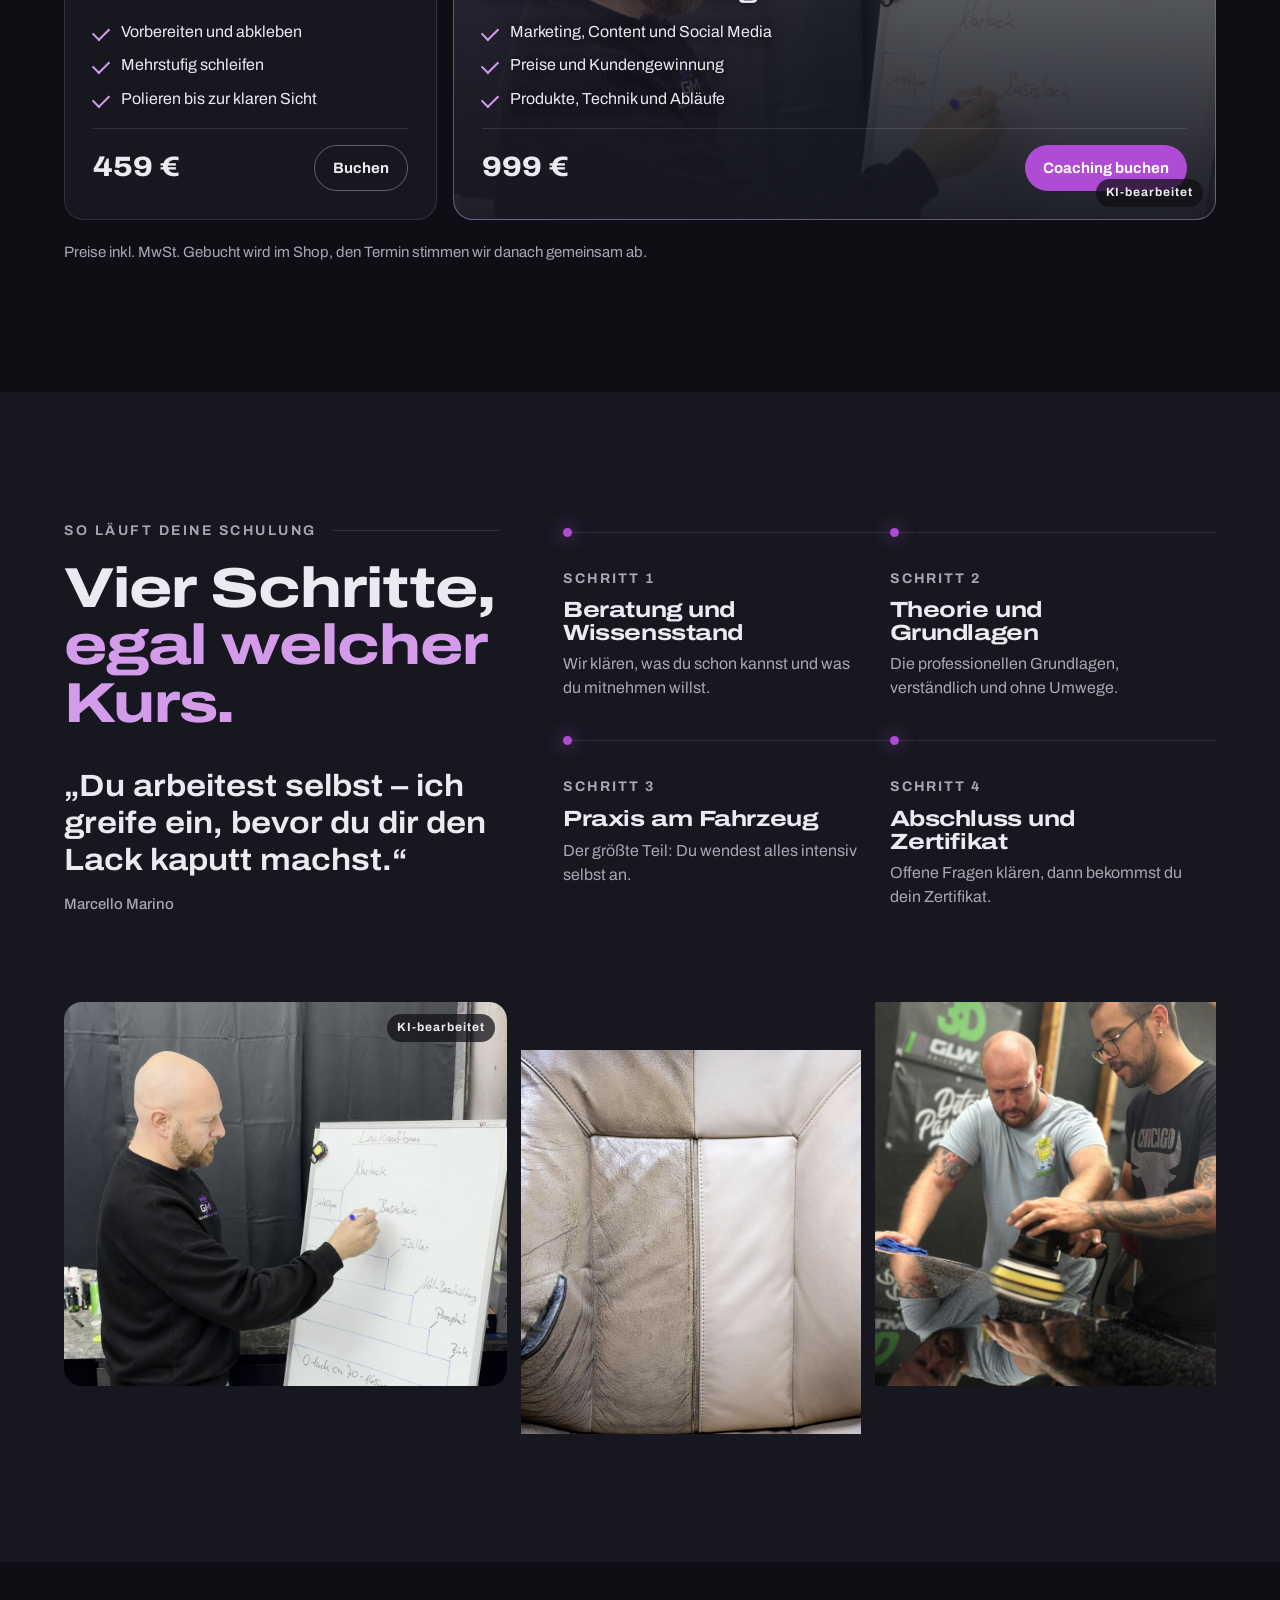
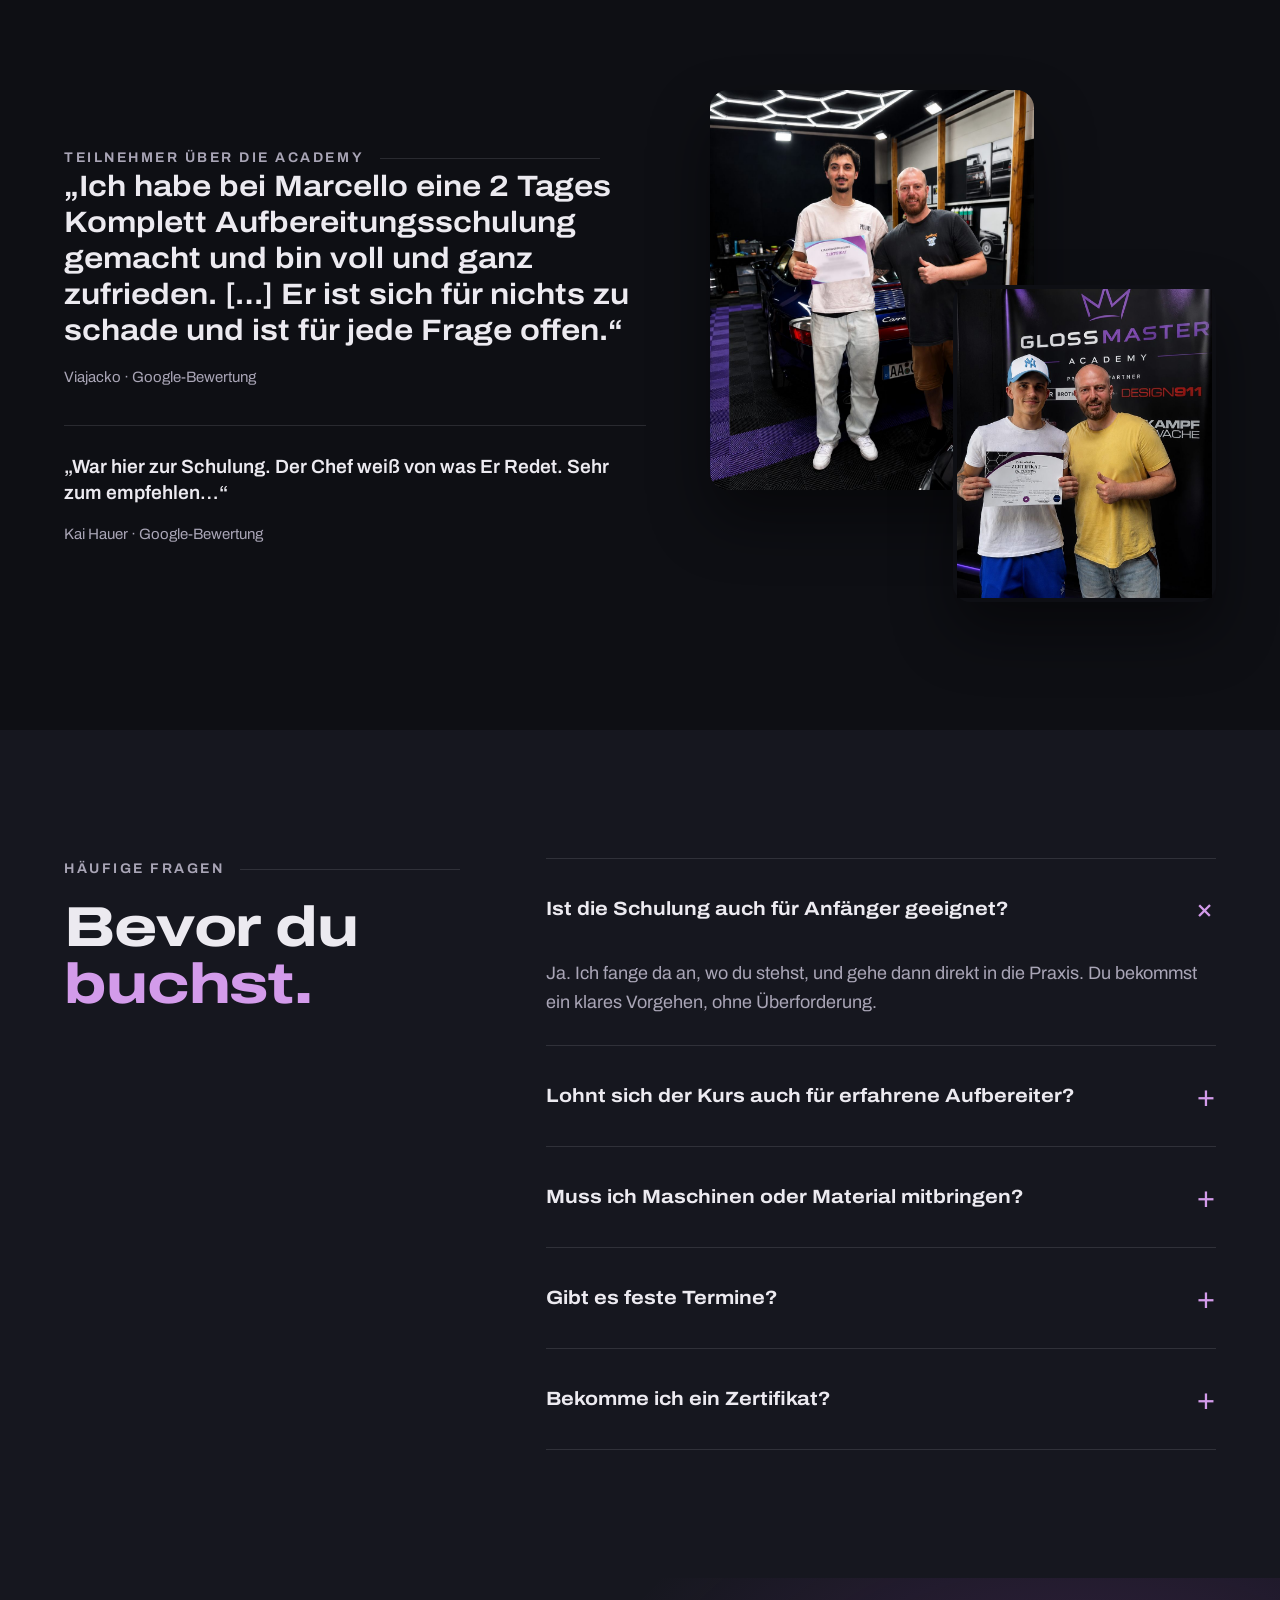
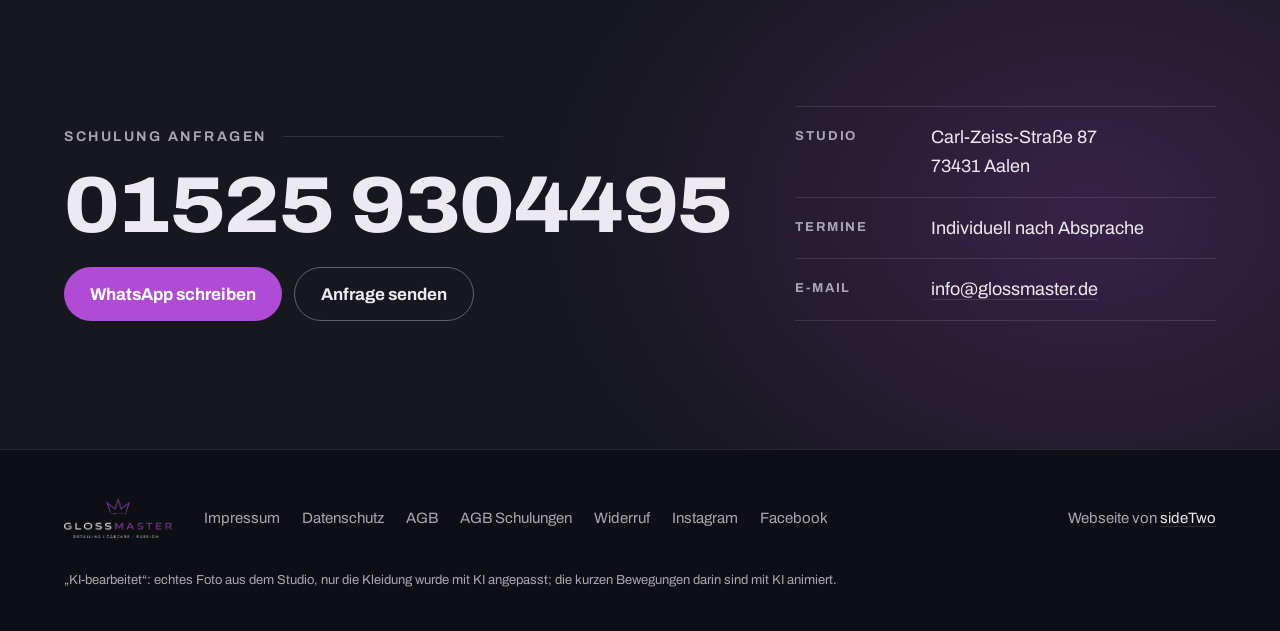
==== commit d6c6d4ce: "Hero: Marcello mit Porsche und GlossMaster-Kennzeichen (KI-Bild), Coaching-Karte wie die anderen Kar" ====
--- a/a-streiflicht/academy/index.html
+++ b/a-streiflicht/academy/index.html
@@ -56,14 +56,9 @@
   .kurs.gross h3 { font-size: clamp(30px, 2.8vw, 44px); }
   .kurse-fuss { margin-top: 20px; font-size: 15px; color: var(--gedimmt); }
 
-  /* Business Coaching: eigene Karte, klar keine Tagesschulung */
-  .coaching { grid-column: span 2; display: grid; grid-template-columns: minmax(0, 1fr); gap: 28px 40px;
+  /* Business Coaching: gleicher Aufbau wie die anderen Karten (Bilal 2026-11-26), nur breiter und farbig abgesetzt */
+  .coaching { grid-column: span 2;
     background: linear-gradient(120deg, rgba(176,75,214,.22), rgba(22,23,31,.6) 55%), var(--flaeche); border-color: rgba(211,155,234,.45); }
-  .coaching .kopfzeile { grid-column: 1 / -1; display: flex; flex-wrap: wrap; gap: 10px 16px; align-items: baseline; justify-content: space-between; }
-  .coaching .art { display: inline-block; font-size: 12px; font-weight: 700; letter-spacing: .14em; text-transform: uppercase; color: var(--grund);
-    background: var(--violett-hell); border-radius: 10px; padding: 6px 12px; }
-  .coaching p.kurz { color: var(--gedimmt); font-size: 16px; line-height: 1.5; }
-  .coaching .fuss-zeile { grid-column: 1 / -1; }
 
   .ablauf-raster { display: grid; grid-template-columns: 1.2fr 1.8fr; gap: clamp(28px, 5vw, 80px); align-items: start; }
   .ablauf-raster .schritte { grid-template-columns: repeat(2, minmax(0, 1fr)); row-gap: 40px; }
@@ -91,7 +86,6 @@
   @media (max-width: 1080px) {
     .kurse { grid-template-columns: repeat(2, minmax(0, 1fr)); }
     .vorteile { grid-template-columns: repeat(2, minmax(0, 1fr)); }
-    .coaching { grid-template-columns: minmax(0, 1fr); }
   }
   @media (max-width: 860px) {
     .trainer, .ablauf-raster, .faq-raster, .stimmen-raster { grid-template-columns: minmax(0, 1fr); }
@@ -248,13 +242,10 @@
         </article>
         <article class="kurs coaching">
           <img class="kurs-video" src="../../assets/bilder/business-tafel-ki-4x3.jpg" alt="" loading="lazy" style="opacity:.55" /><span class="ki-marke" style="top:auto;bottom:12px">KI-bearbeitet</span>
-          <div class="kopfzeile">
-            <h3>Business Coaching</h3>
-          </div>
-          <div>
-            <p class="kurz">Ich begleite dich beim Aufbau deines Aufbereitungsbetriebs: Marketing, Content, Preise und Kundengewinnung – aber auch Produkte, Technik und Abläufe. Zwischen den Terminen bin ich für deine Fragen da.</p>
-          </div>
-          <div class="fuss-zeile"><span class="preis">999 €</span><span style="color:var(--gedimmt);font-size:15px;margin-right:auto;padding-left:6px">per Telefon oder Video</span><a class="knopf voll" href="https://glossmaster.de/product/autoaufbereitung-business-coaching/">Coaching buchen</a></div>
+          <span class="dauer">Persönliches Coaching · per Telefon oder Video</span>
+          <h3>Business Coaching</h3>
+          <ul class="haken"><li>Marketing, Content und Social Media</li><li>Preise und Kundengewinnung</li><li>Produkte, Technik und Abläufe</li></ul>
+          <div class="fuss-zeile"><span class="preis">999 €</span><a class="knopf voll" href="https://glossmaster.de/product/autoaufbereitung-business-coaching/">Coaching buchen</a></div>
         </article>
       </div>
       <p class="kurse-fuss">Preise inkl. MwSt. Gebucht wird im Shop, den Termin stimmen wir danach gemeinsam ab.</p>
--- a/a-streiflicht/stil.css
+++ b/a-streiflicht/stil.css
@@ -175,6 +175,7 @@
 .spielt > .ki-clip { opacity: 1; }
 .nur-bei-video { display: none !important; }
 .spielt .nur-bei-video { display: inline-block !important; }
+.spielt .nur-ohne-video { display: none !important; }
 /* KI-Kennzeichnung am Bild (Entscheidung „Footer-Vermerk sideTwo und KI-Bilder kennzeichnen“) */
 .ki-marke { position: absolute; top: 12px; right: 12px; z-index: 3; padding: 4px 10px; border-radius: 999px; background: rgba(14,15,20,.72); color: var(--text);
   font-size: 12px; font-weight: 700; letter-spacing: .08em; pointer-events: none; }
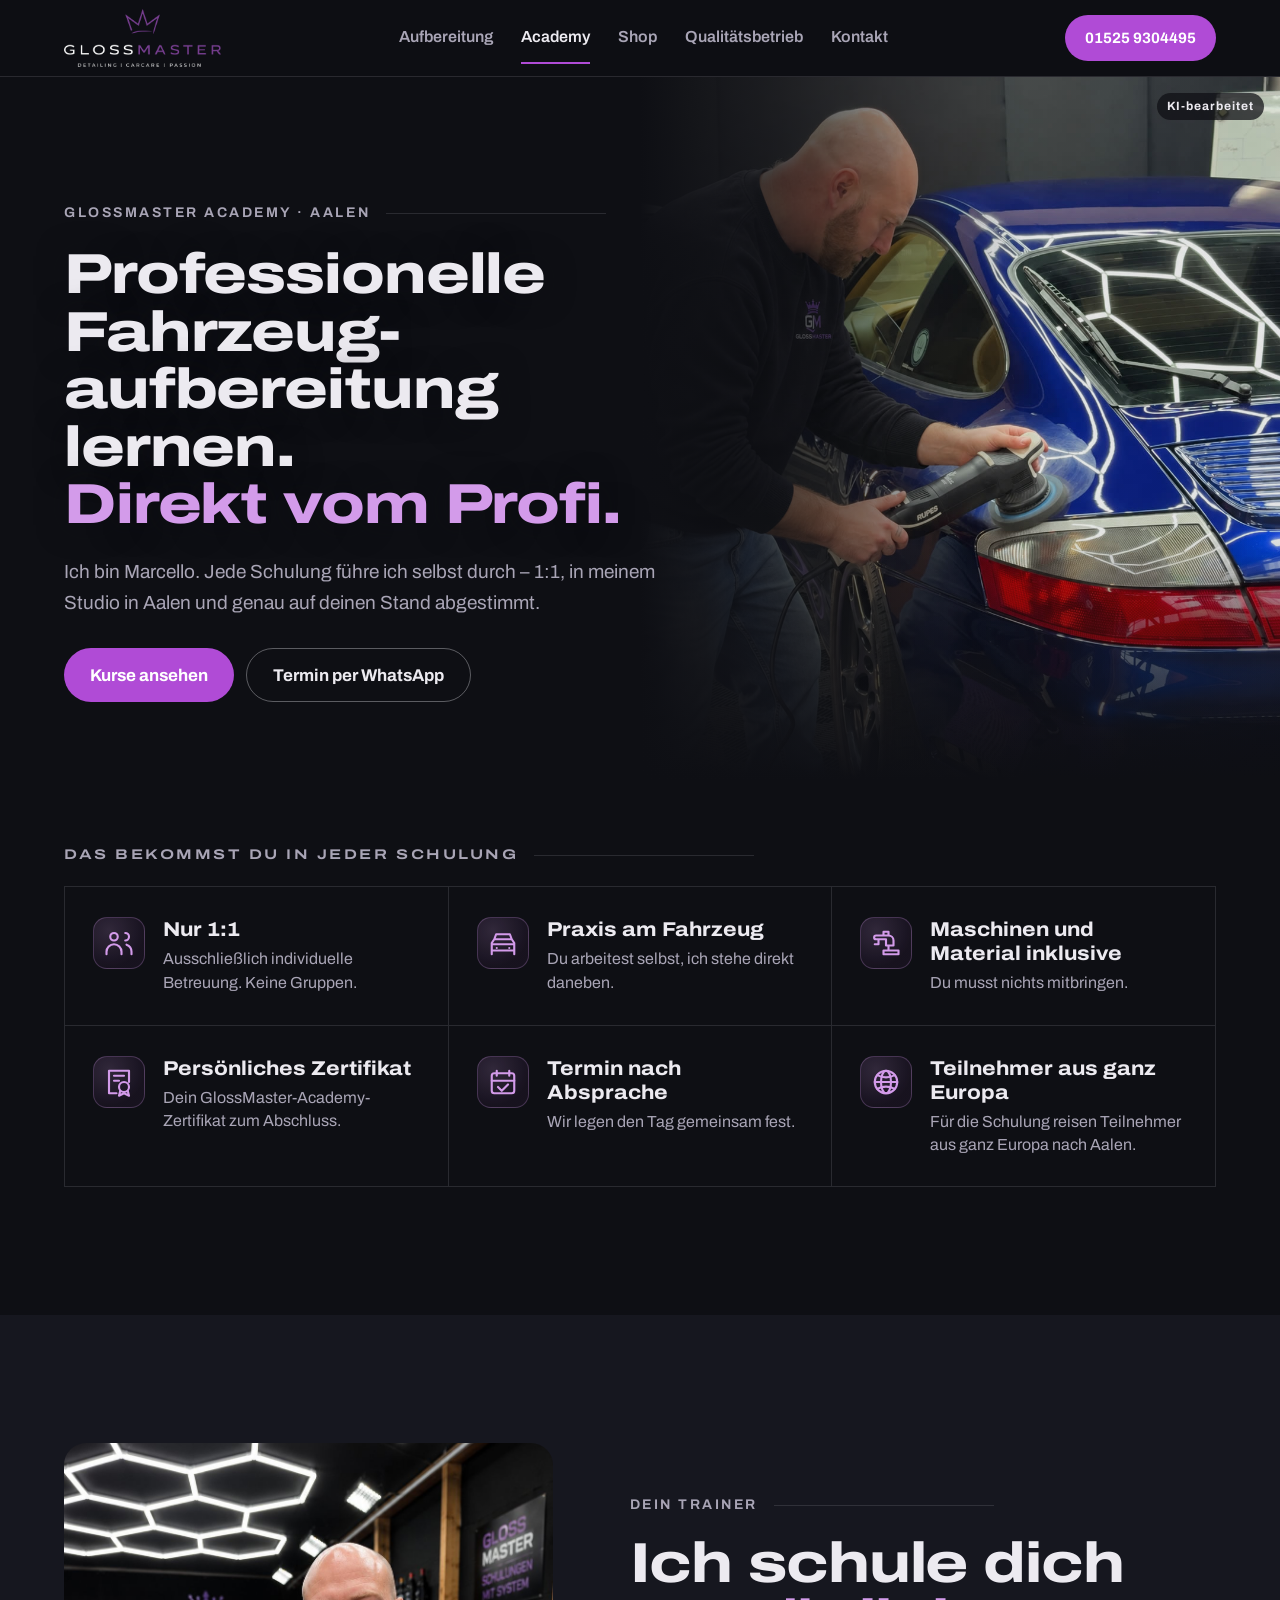
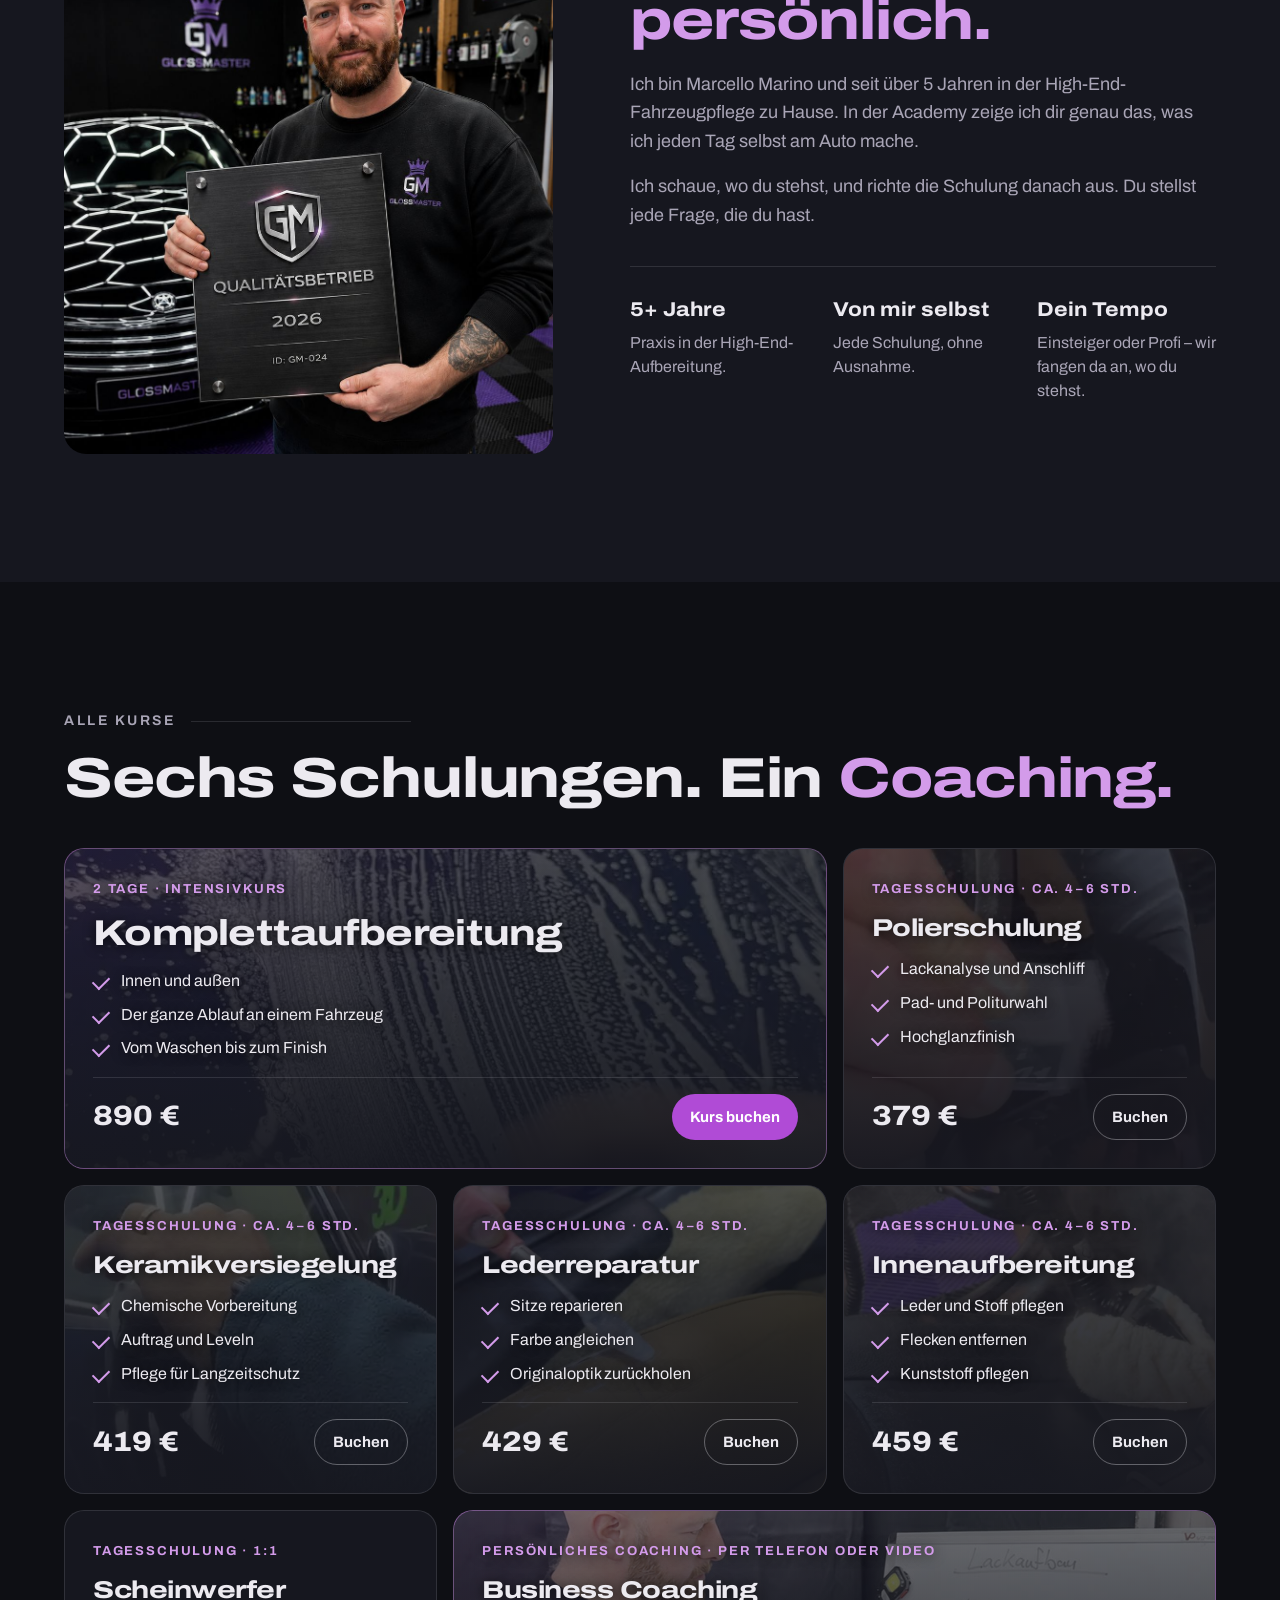
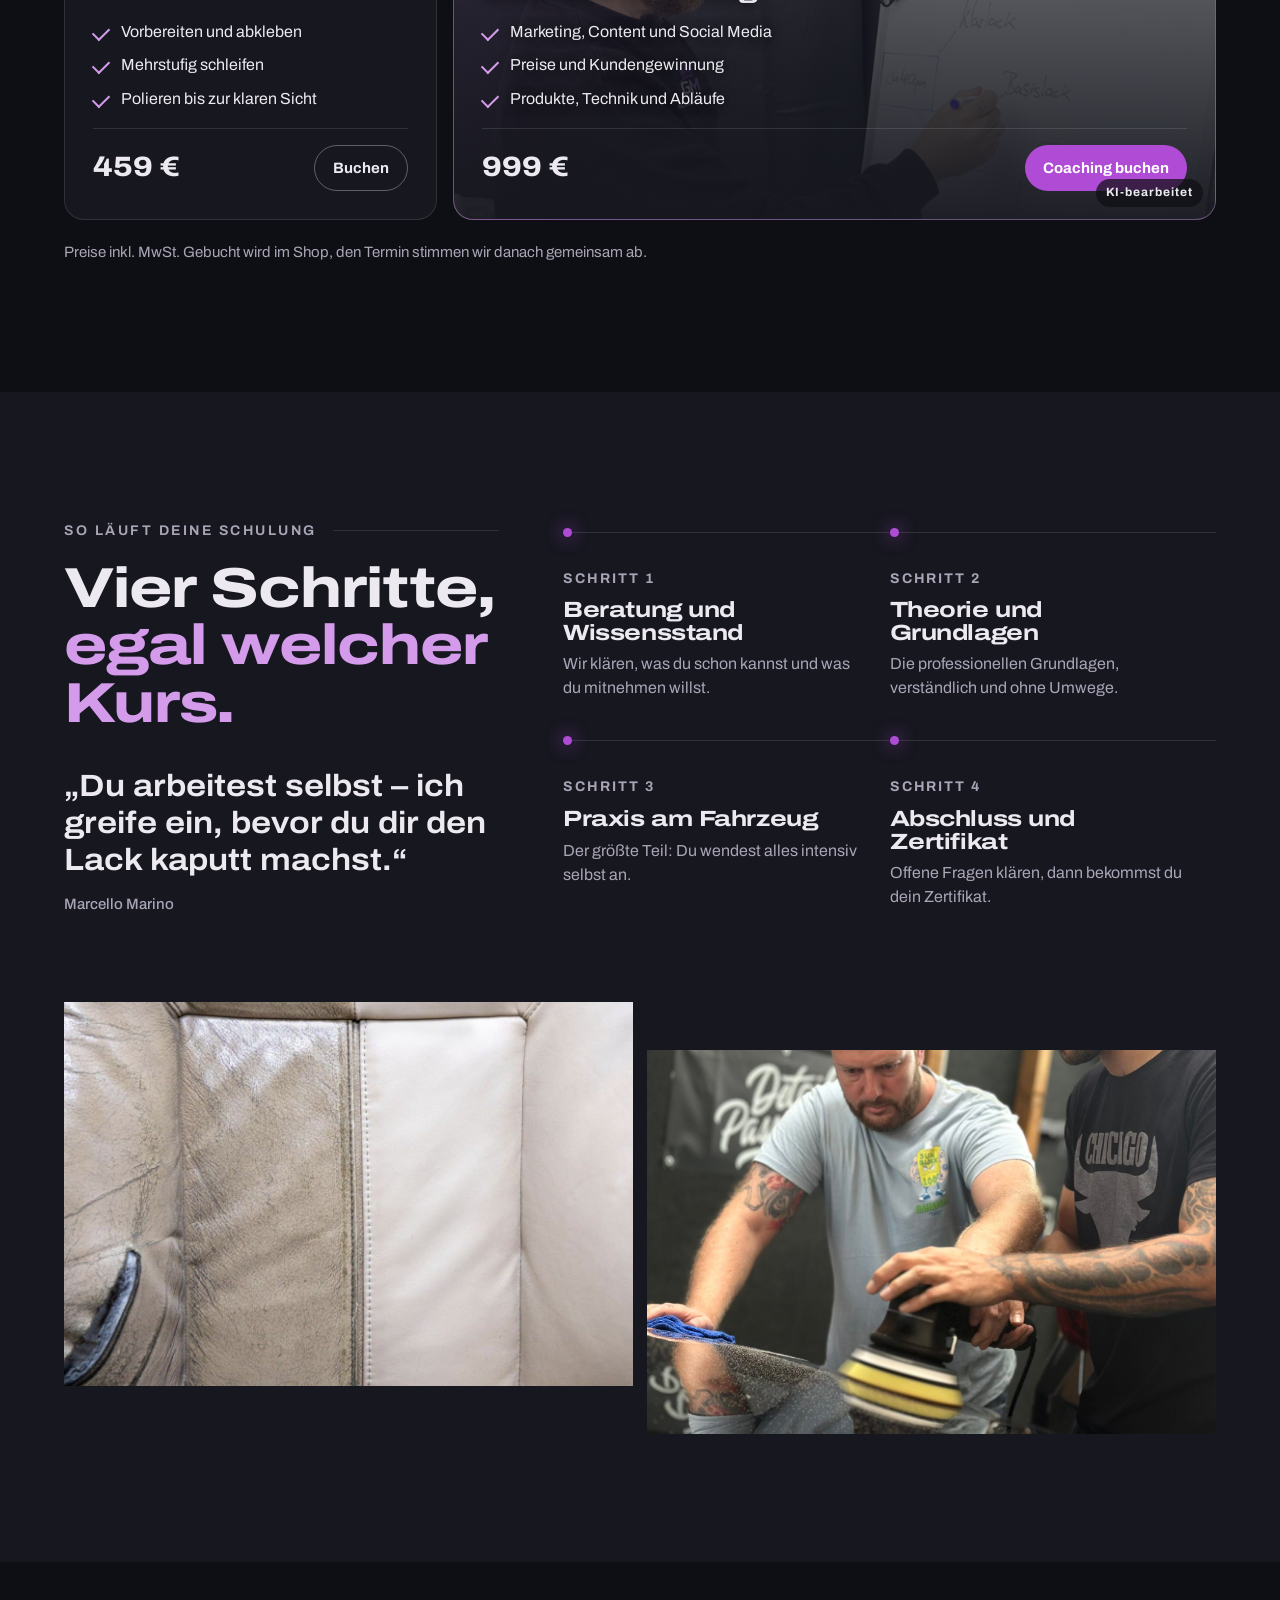
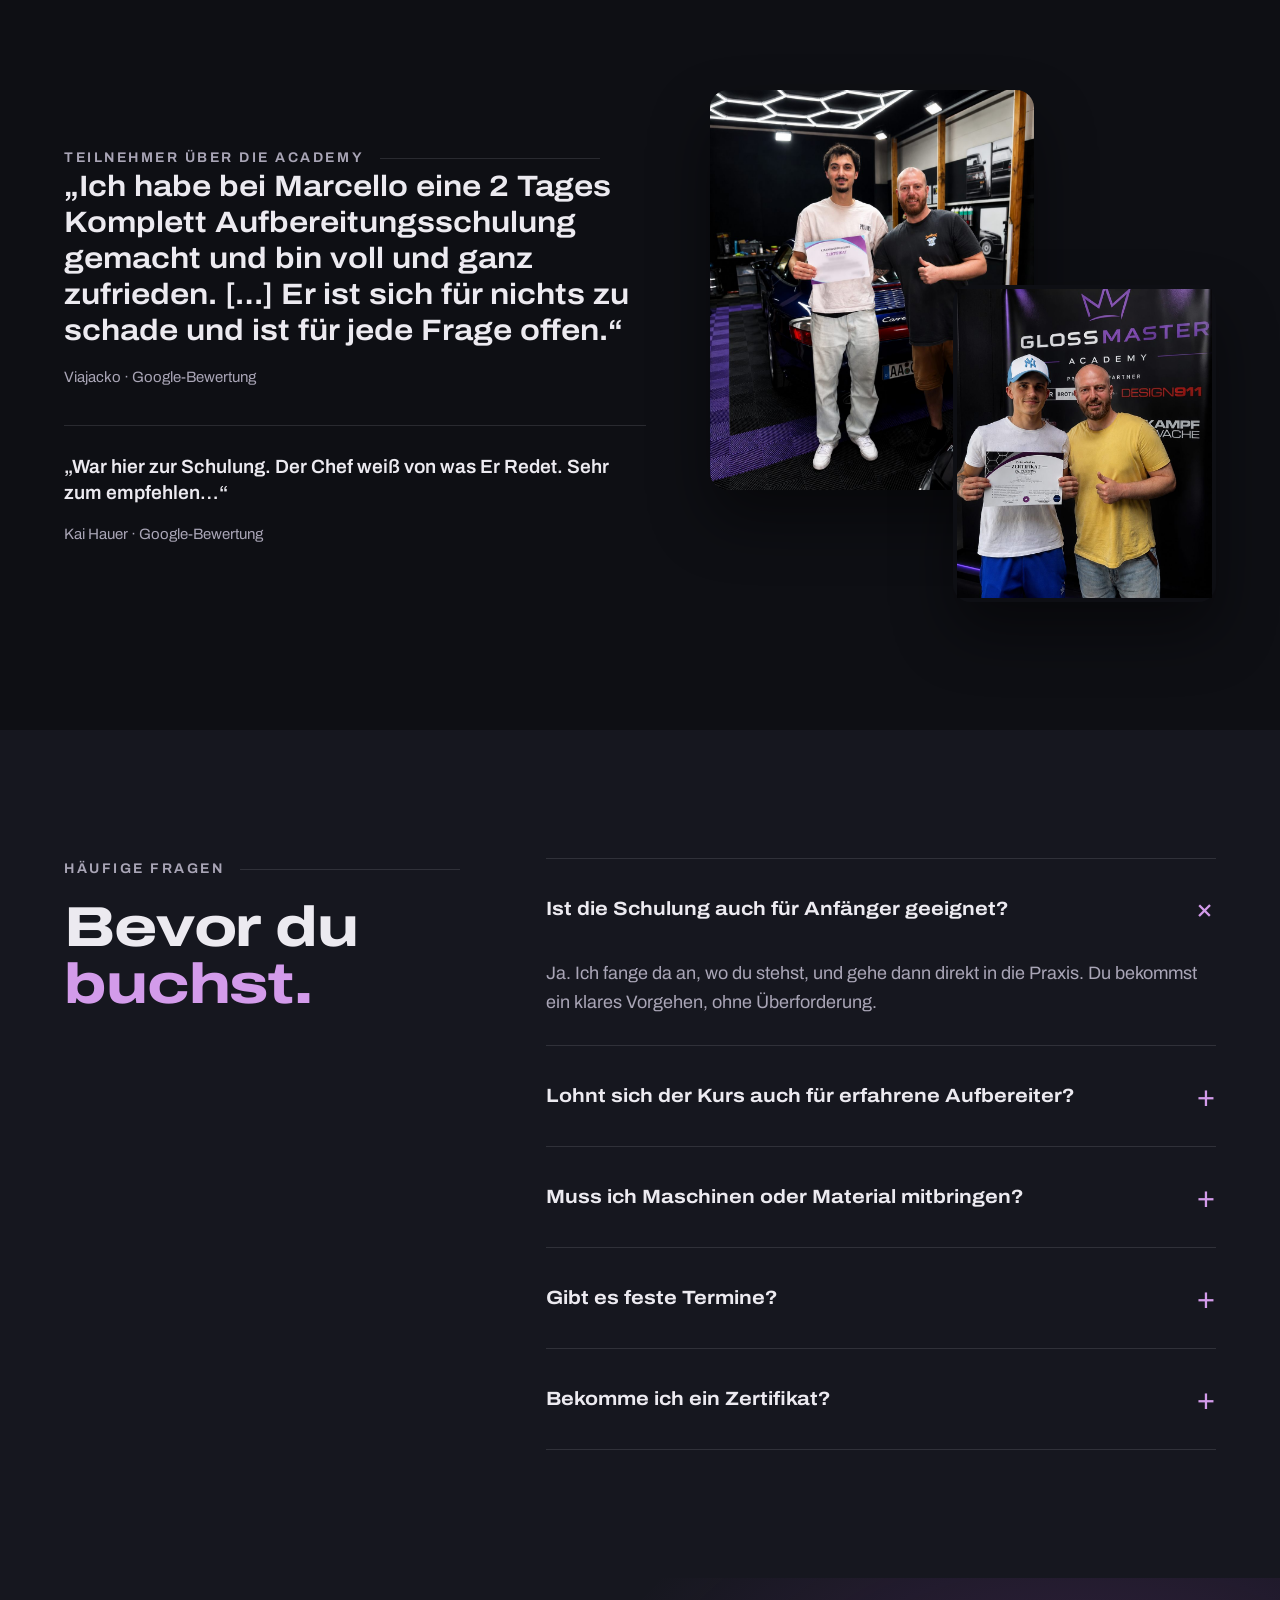
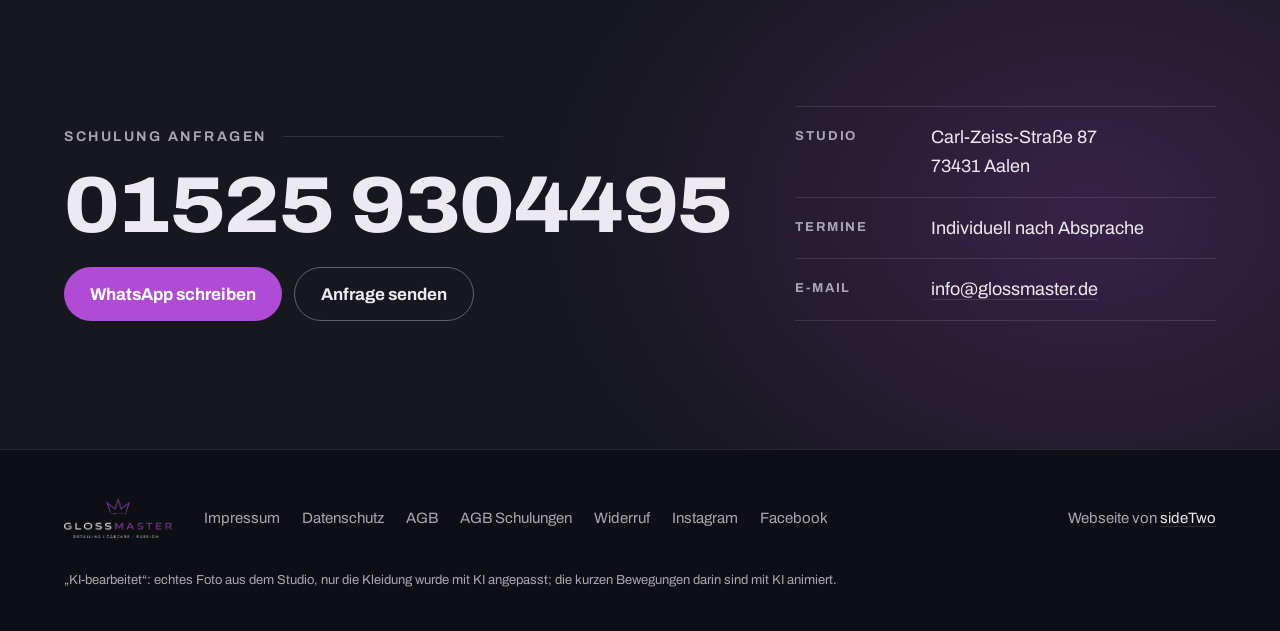
==== commit 4691b45d: "Shop-Entwurf (Übersicht, Produkt, Warenkorb, Kasse) und scharfes Hero-Bild (Real-ESRGAN) Co-Authored" ====
--- a/a-streiflicht/academy/index.html
+++ b/a-streiflicht/academy/index.html
@@ -65,7 +65,7 @@
   .zitat-gross { font-size: clamp(26px, 2.4vw, 40px); font-weight: 650; font-stretch: 112%; line-height: 1.2; }
   .zitat-gross cite { display: block; margin-top: 16px; font-size: 15px; font-weight: 500; font-style: normal; font-stretch: 100%; color: var(--gedimmt); }
 
-  .bilderreihe { display: grid; grid-template-columns: 1.3fr 1fr 1fr; gap: 14px; margin-top: clamp(56px, 7vw, 100px); }
+  .bilderreihe { display: grid; grid-template-columns: repeat(2, minmax(0, 1fr)); gap: 14px; margin-top: clamp(56px, 7vw, 100px); }
   .bilderreihe figure { border-radius: 18px; height: clamp(320px, 30vw, 480px); }
   .bilderreihe img { width: 100%; height: 100%; object-fit: cover; }
   .bilderreihe figure:nth-child(2) { margin-top: 48px; }
@@ -92,7 +92,6 @@
     .punkte { grid-template-columns: minmax(0, 1fr); }
     .bilderreihe { grid-template-columns: 1fr 1fr; }
     .bilderreihe figure:nth-child(2) { margin-top: 0; }
-    .bilderreihe figure:first-child { grid-column: span 2; }
     .bilderreihe figure { height: 280px; }
   }
   @media (max-width: 560px) {
@@ -102,7 +101,6 @@
     .vorteil .icon { width: 44px; height: 44px; }
     .kurs .fuss-zeile { flex-wrap: wrap; }
     .bilderreihe { grid-template-columns: minmax(0, 1fr); }
-    .bilderreihe figure:first-child { grid-column: auto; }
     .zertifikate { height: 380px; }
   }
 </style>
@@ -115,7 +113,7 @@
     <nav class="haupt" aria-label="Hauptmenü">
       <a href="../preisliste/">Aufbereitung</a>
       <a href="../academy/" aria-current="page">Academy</a>
-      <a href="https://glossmaster.de/shop/">Shop</a>
+      <a href="../shop/">Shop</a>
       <a href="../qualitaetsbetrieb/">Qualitätsbetrieb</a>
       <a href="../kontakt/">Kontakt</a>
     </nav>
@@ -124,7 +122,7 @@
   <nav class="menue-zeile" aria-label="Hauptmenü mobil">
     <a href="../preisliste/">Aufbereitung</a>
     <a href="../academy/" aria-current="page">Academy</a>
-    <a href="https://glossmaster.de/shop/">Shop</a>
+    <a href="../shop/">Shop</a>
     <a href="../qualitaetsbetrieb/">Qualitätsbetrieb</a>
     <a href="../kontakt/">Kontakt</a>
   </nav>
@@ -268,7 +266,6 @@
         </div>
       </div>
       <div class="bilderreihe">
-        <figure class="streif"><img src="../../assets/bilder/marcello-tafel-ki.jpg" alt="Marcello Marino erklärt den Lackaufbau am Whiteboard (Kleidung per KI angepasst)" loading="lazy" style="object-position: 50% 30%" /><span class="ki-marke">KI-bearbeitet</span></figure>
         <figure><img src="../../assets/bilder/leder-vorher-nachher.jpg" alt="Ledersitz vor und nach der Reparatur" loading="lazy" /></figure>
         <figure><img src="../../assets/bilder/schulung-polieren.jpg" alt="Teilnehmer poliert unter Anleitung von Marcello Marino" loading="lazy" /></figure>
       </div>
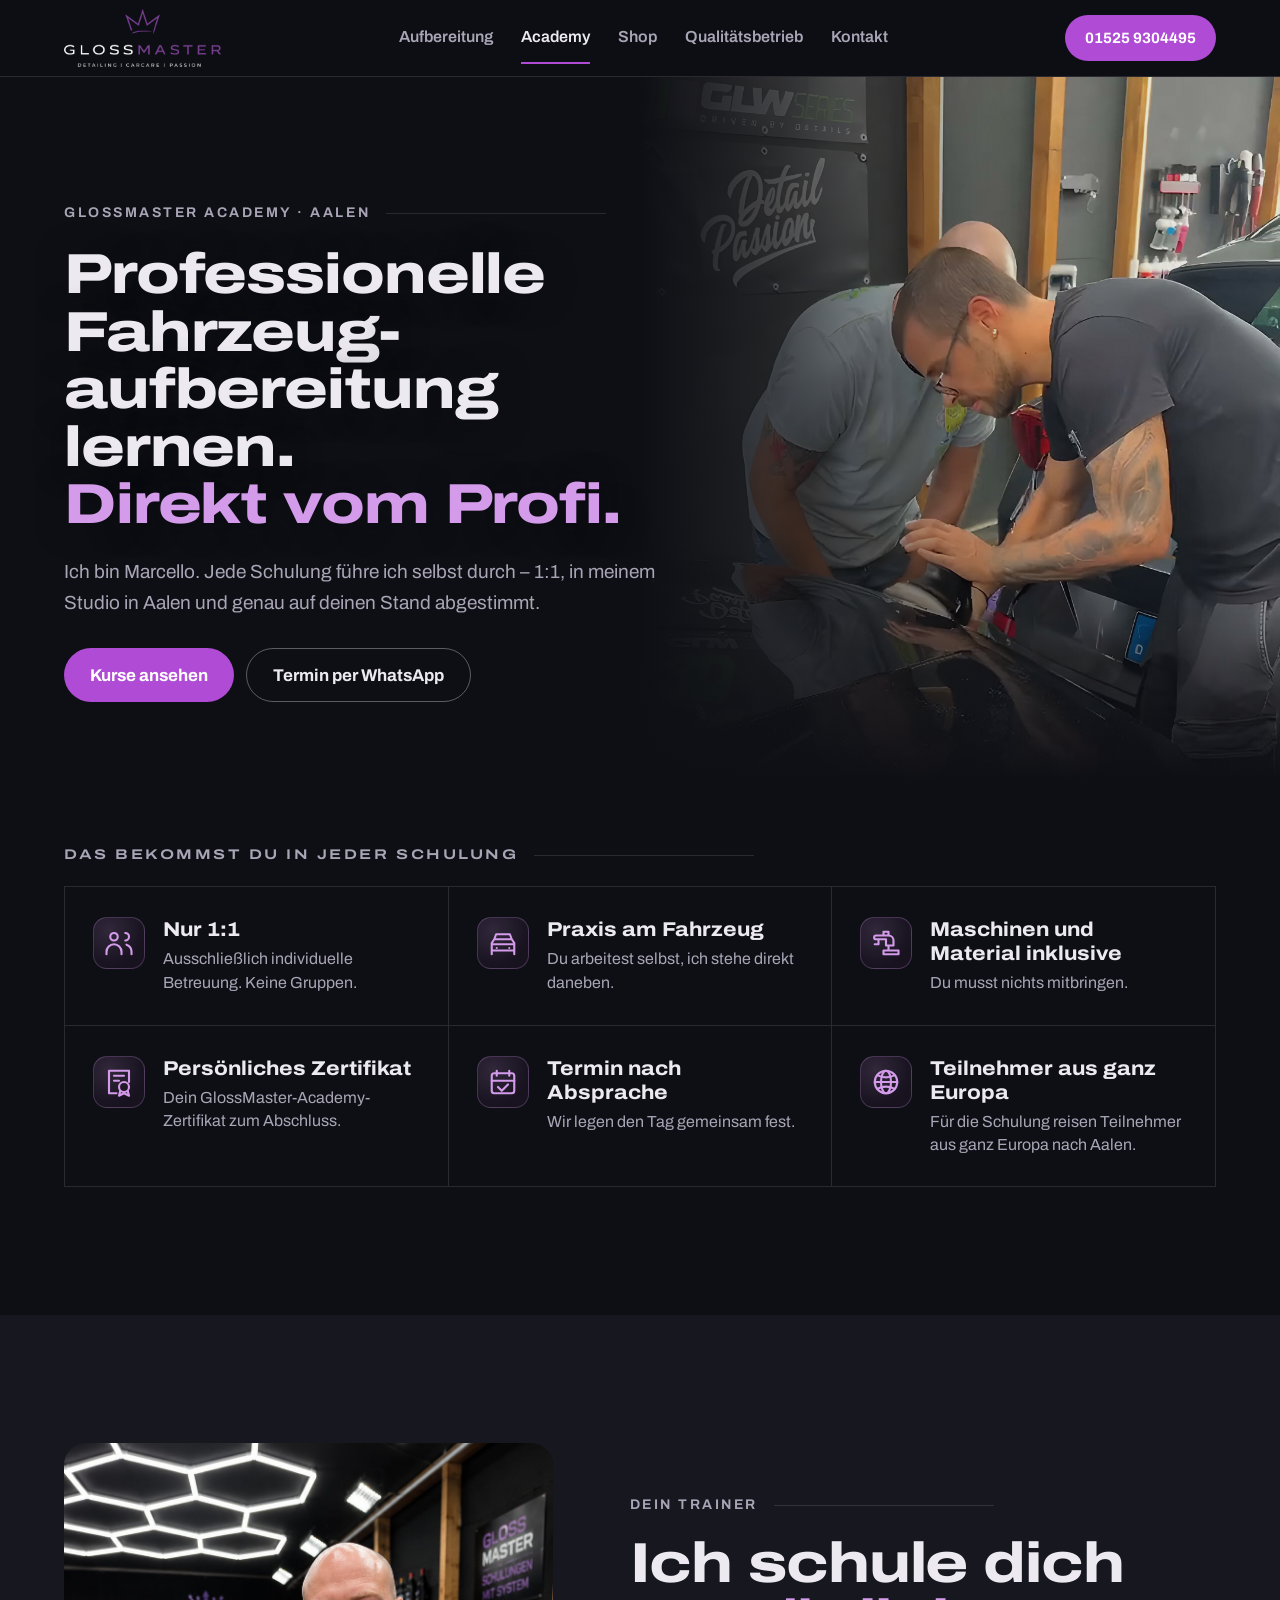
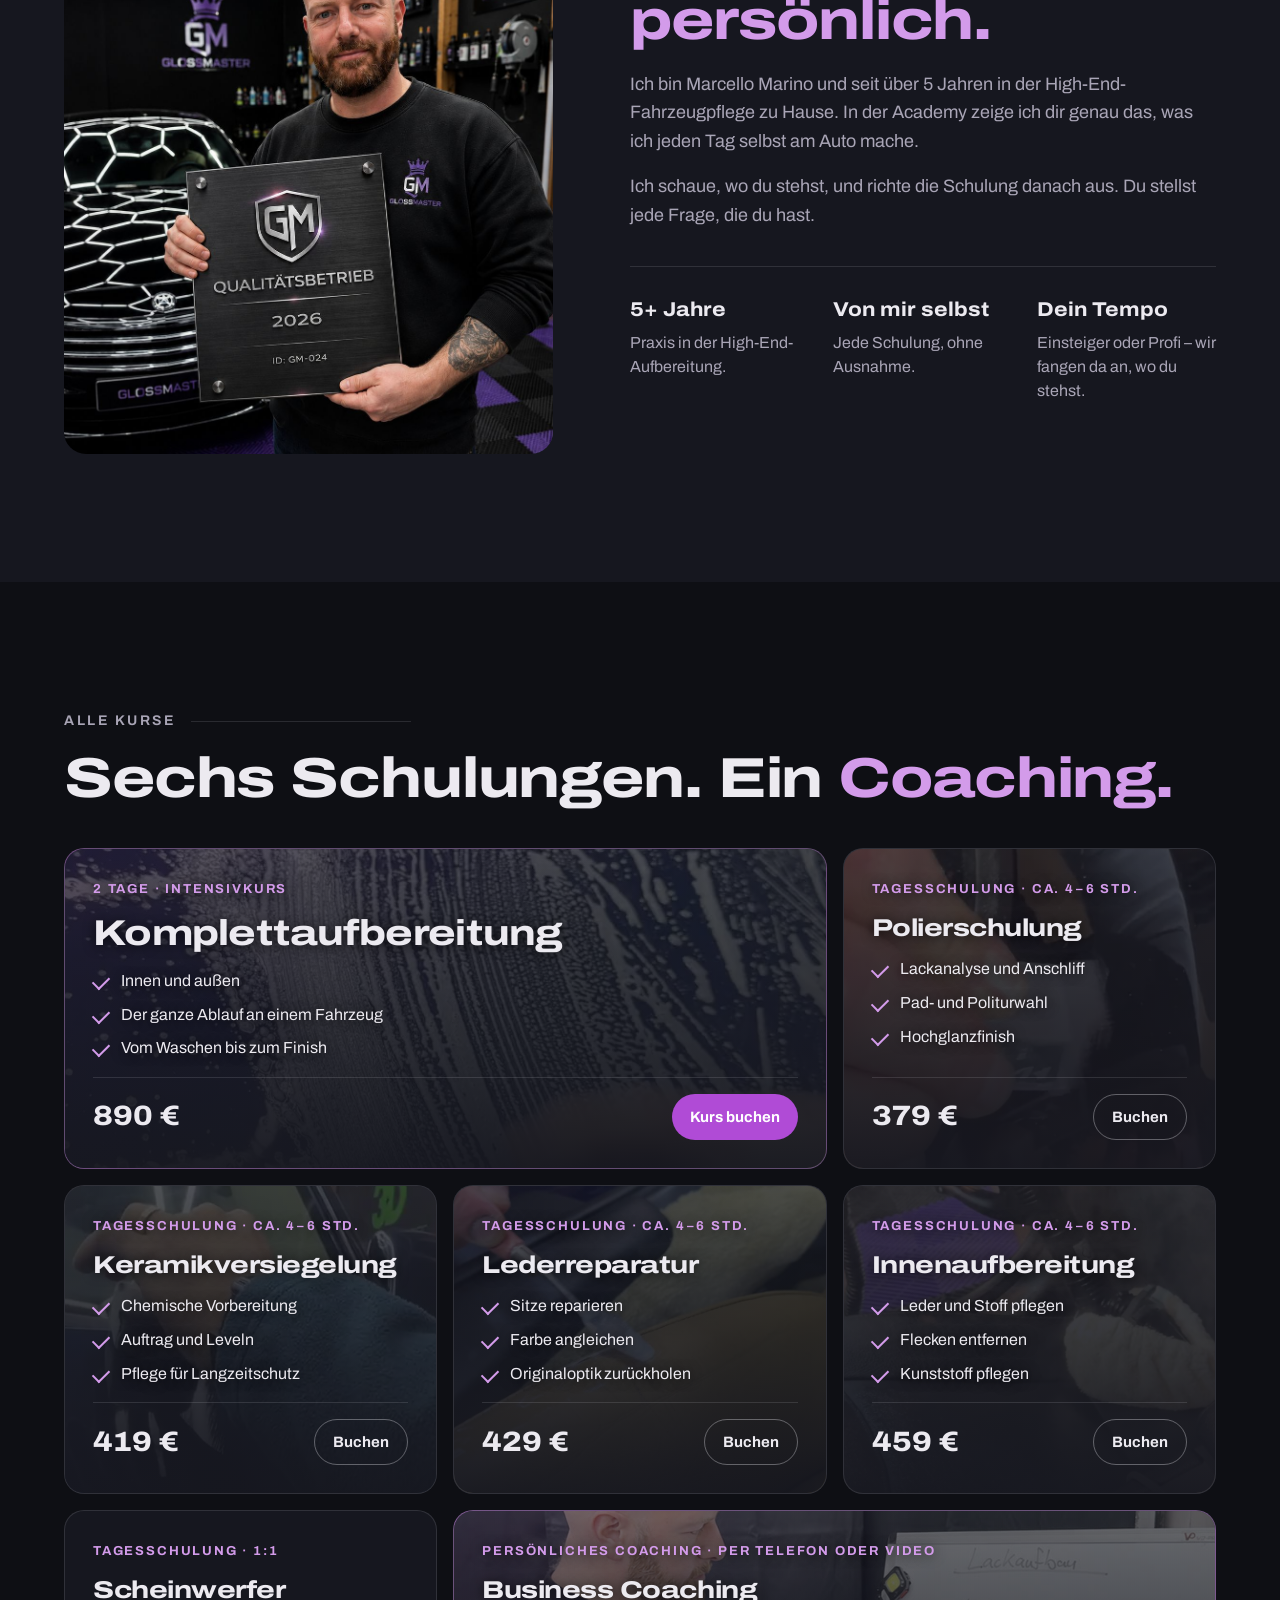
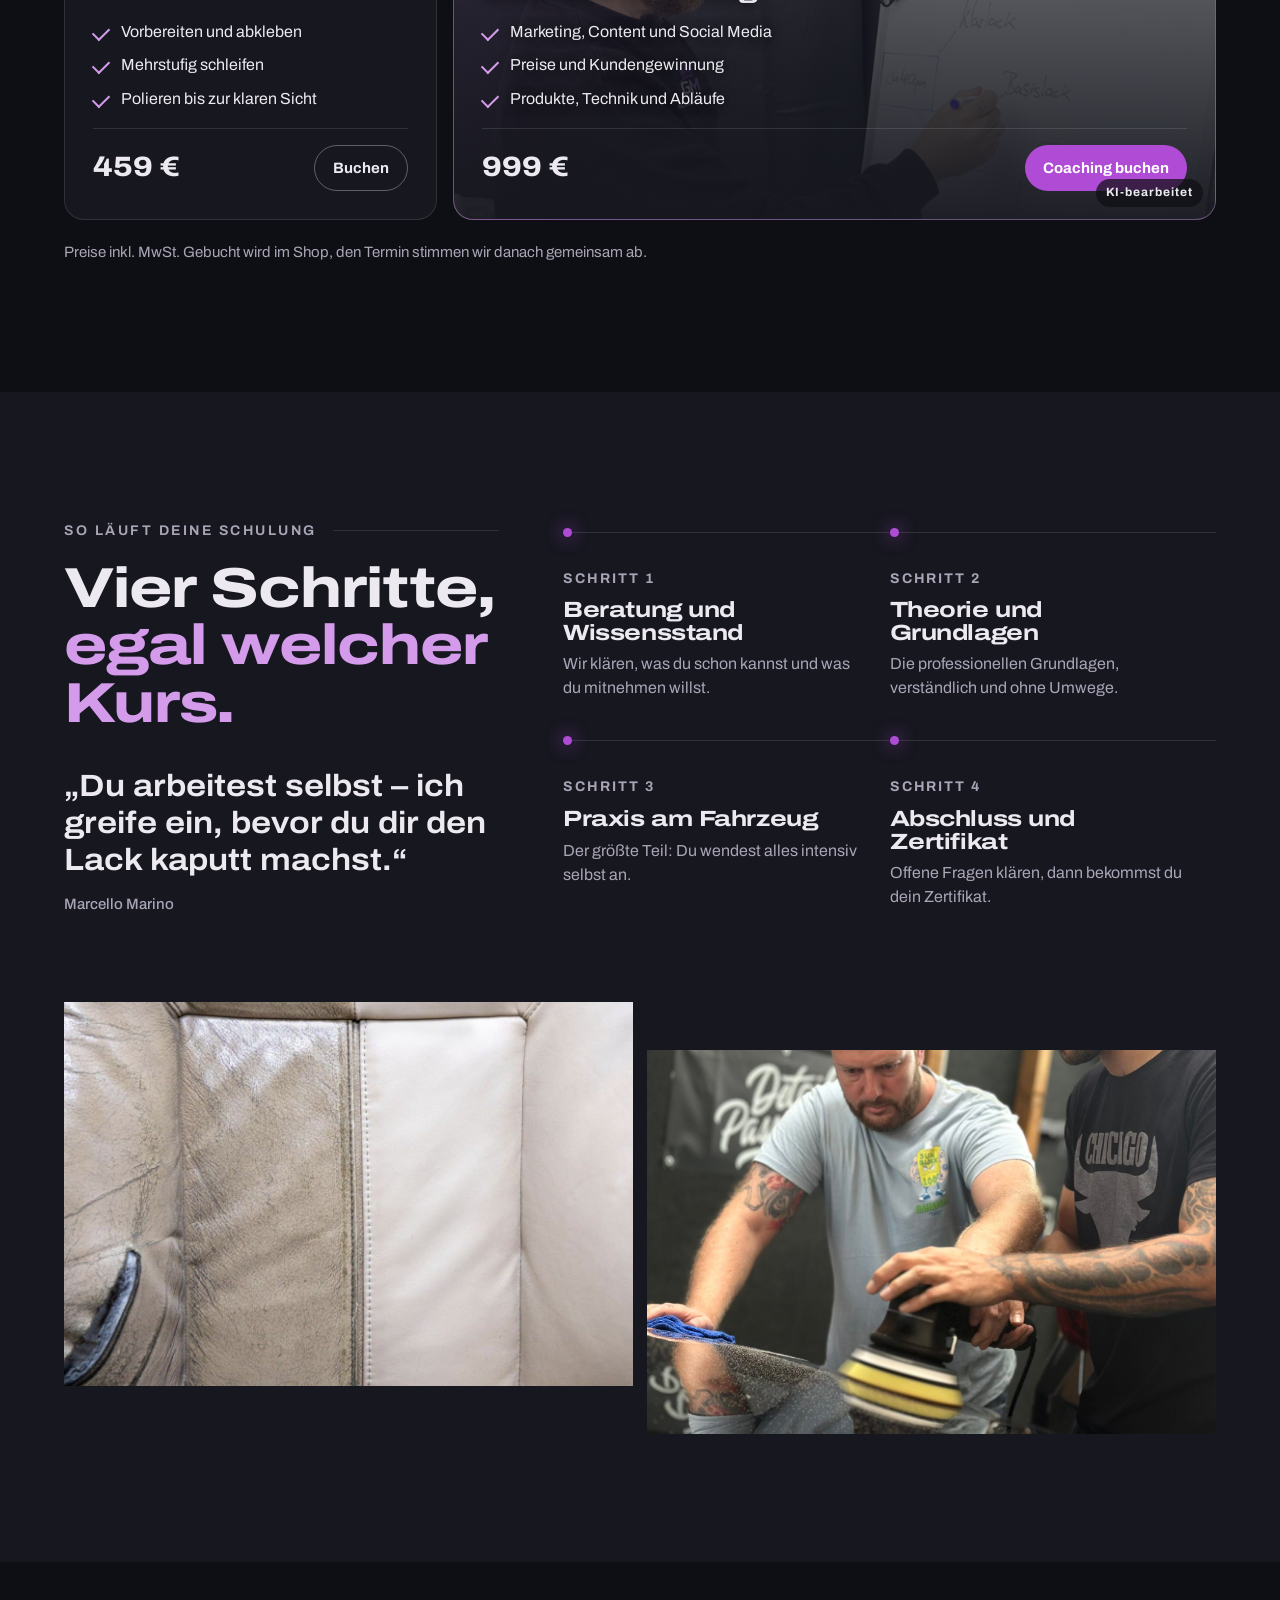
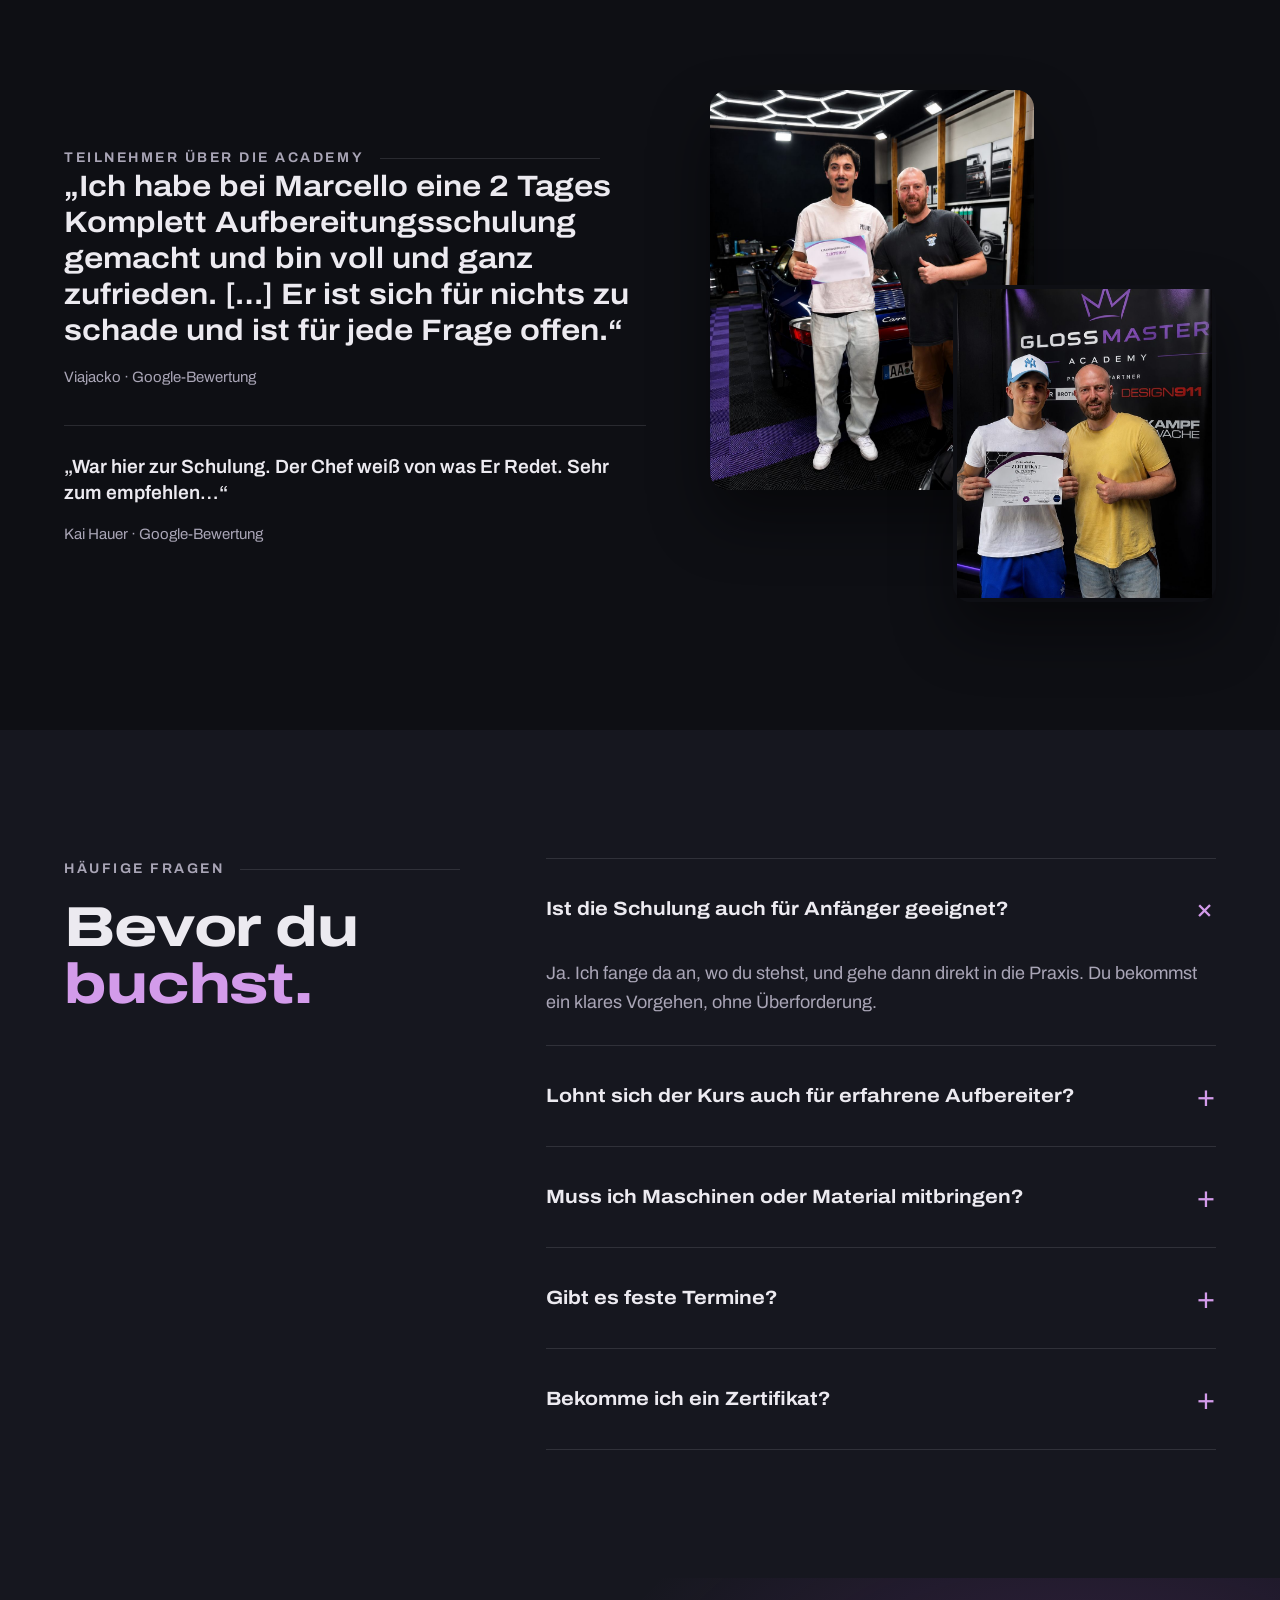
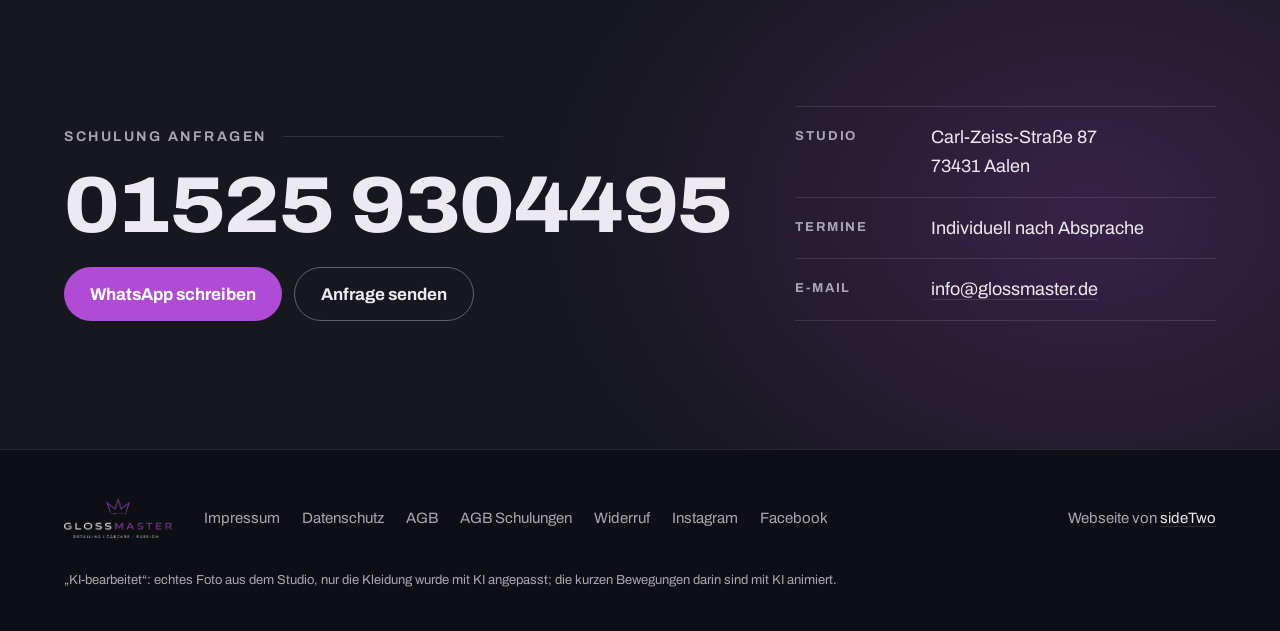
==== commit 0cfc44a9: "Academy-Kopf: Marcello schult am Poliergerät; Handy-Hero ohne Wabendecke, heller Co-Authored-By: Cla" ====
--- a/a-streiflicht/academy/index.html
+++ b/a-streiflicht/academy/index.html
@@ -130,7 +130,9 @@
 
 <main>
   <section class="seitenkopf mit-bild">
-    <figure class="bild"><img src="../../assets/bilder/marcello-poliert-ki.jpg" alt="Marcello Marino im GlossMaster-Pullover poliert einen blauen Porsche 996 (Kleidung per KI angepasst)" style="object-position: 50% 20%" /><video class="ki-clip" data-loop="kopf" data-src="../../assets/video/kopf-ki-4x5.mp4" muted loop playsinline preload="none" aria-hidden="true"></video><span class="ki-marke" style="top:16px;right:16px">KI-bearbeitet</span></figure>
+    <!-- Seitenkopf (Bilal 2026-11-27): echte Schulungsszene – Marcello poliert gemeinsam mit einem Teilnehmer.
+         WhatsApp-Video, mit Real-ESRGAN hochgerechnet (_material/werkzeuge/academy-kopf-lehre.ps1). Einwilligung des Teilnehmers klären. -->
+    <figure class="bild"><img src="../../assets/video/kopf-lehre-4x5.jpg" alt="Marcello Marino zeigt einem Teilnehmer in der Schulung, wie man die Poliermaschine führt" style="object-position: 50% 30%" /><video class="ki-clip" data-loop="kopf" data-src="../../assets/video/kopf-lehre-4x5.mp4" muted loop playsinline preload="none" aria-hidden="true" style="object-position: 50% 30%"></video></figure>
     <!-- Standbild (KI-bearbeitet) + Kling-Clip darüber, der erst einblendet, wenn er läuft. Altes Video academy-4x5 (roter Pulli) nicht mehr verwenden. -->
     <div class="huelle">
       <p class="eyebrow">GlossMaster Academy · Aalen</p>
